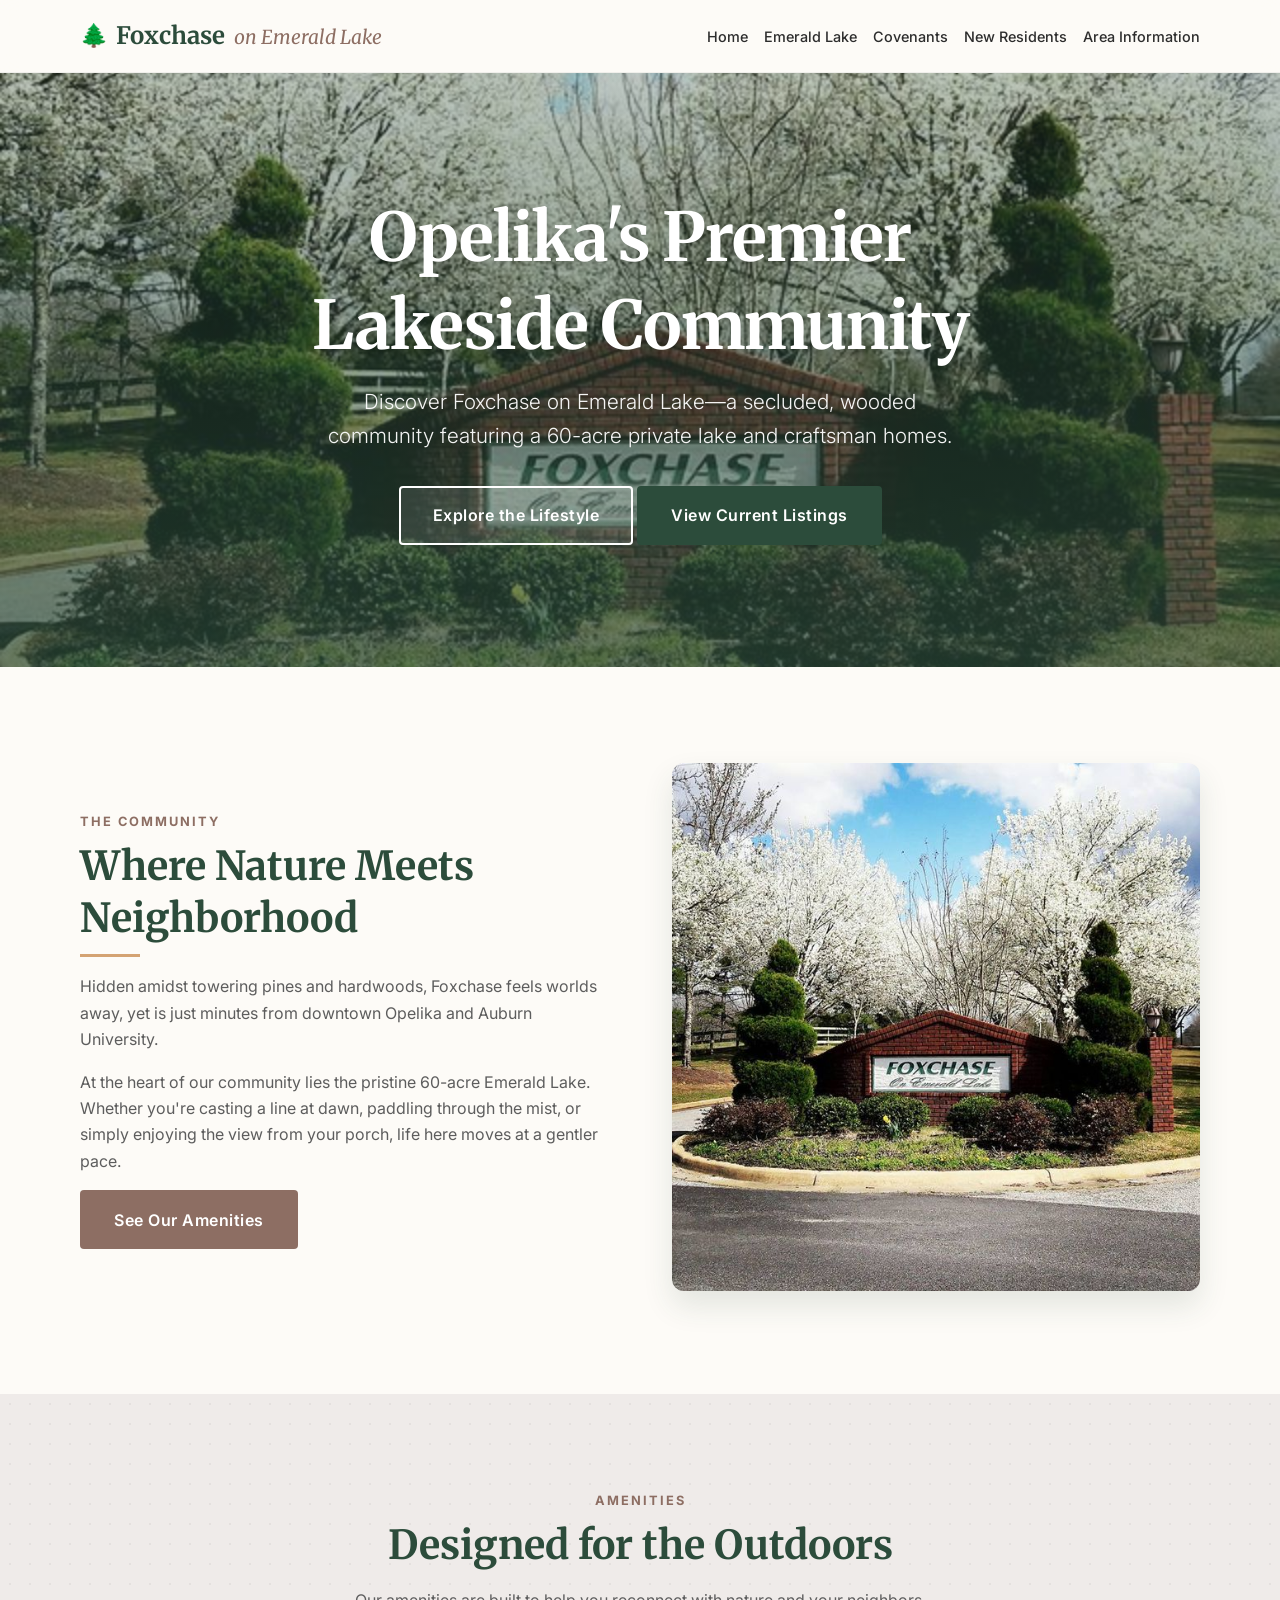
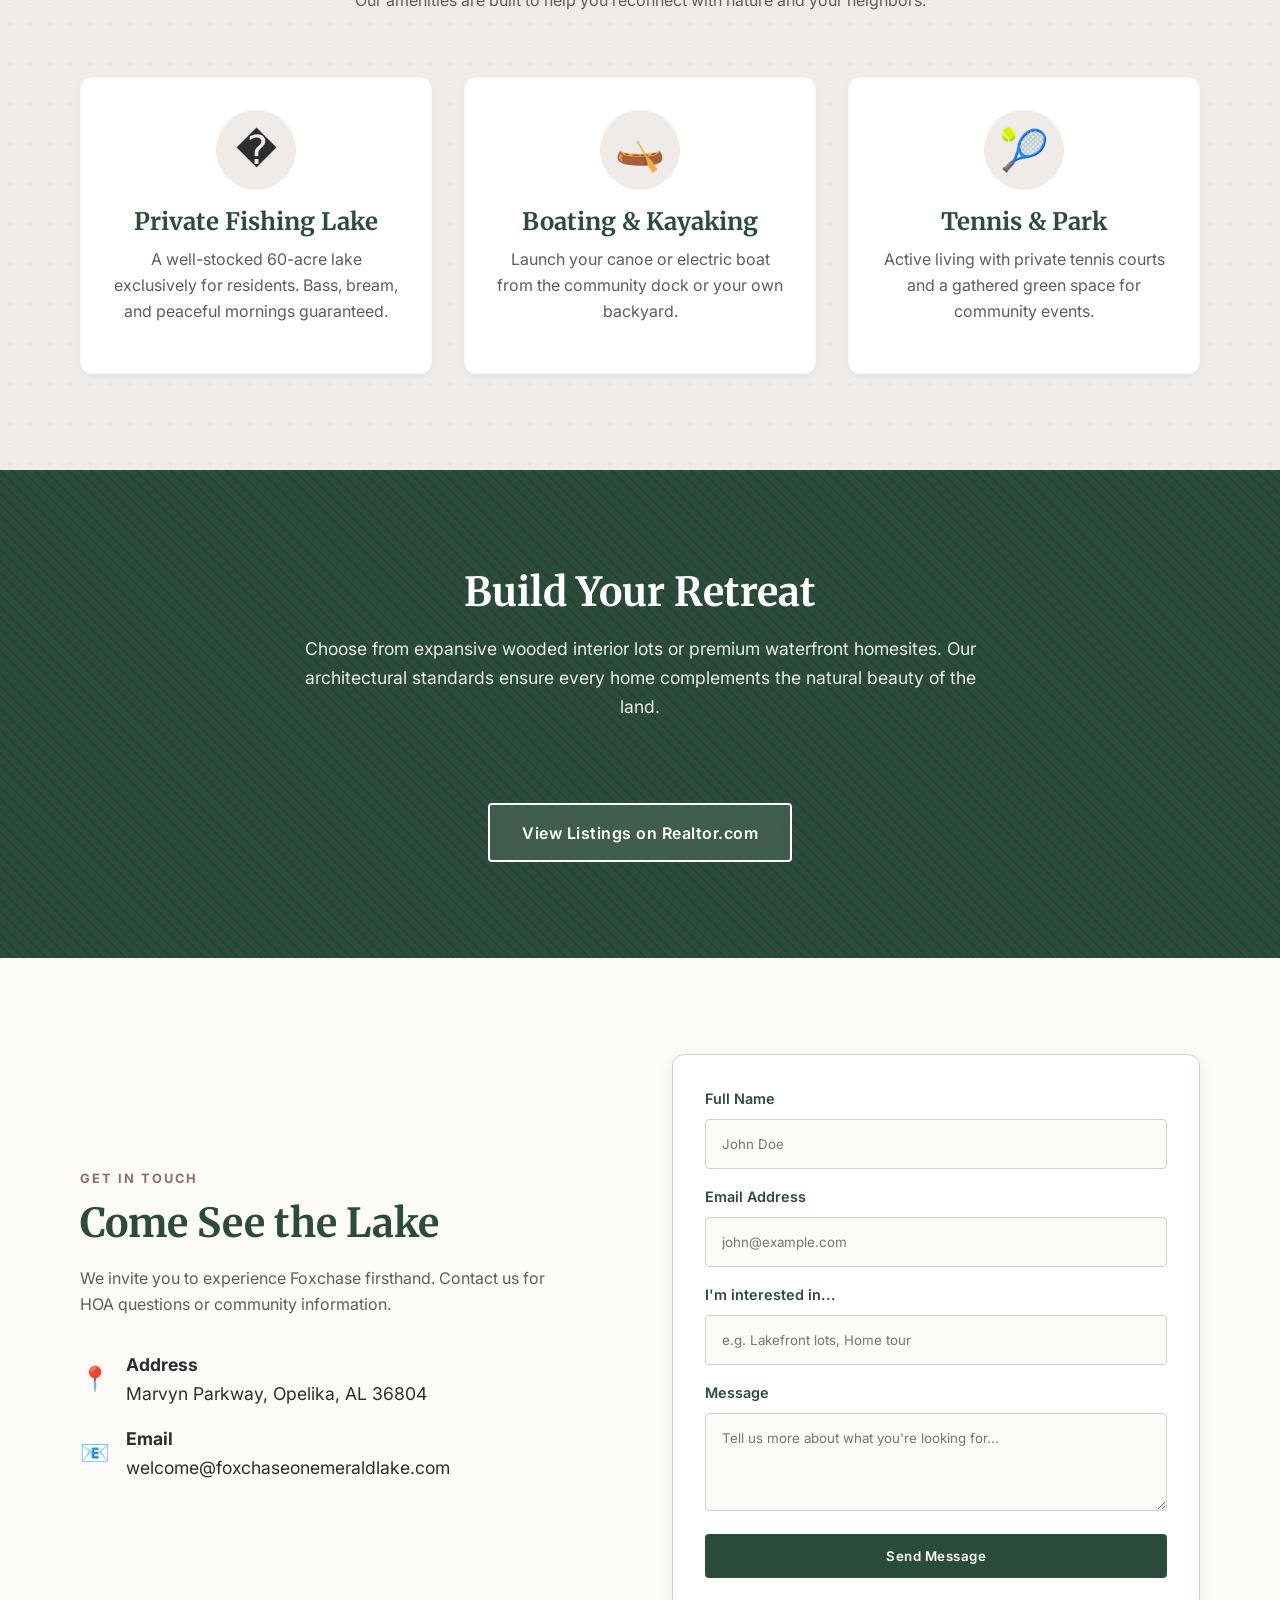
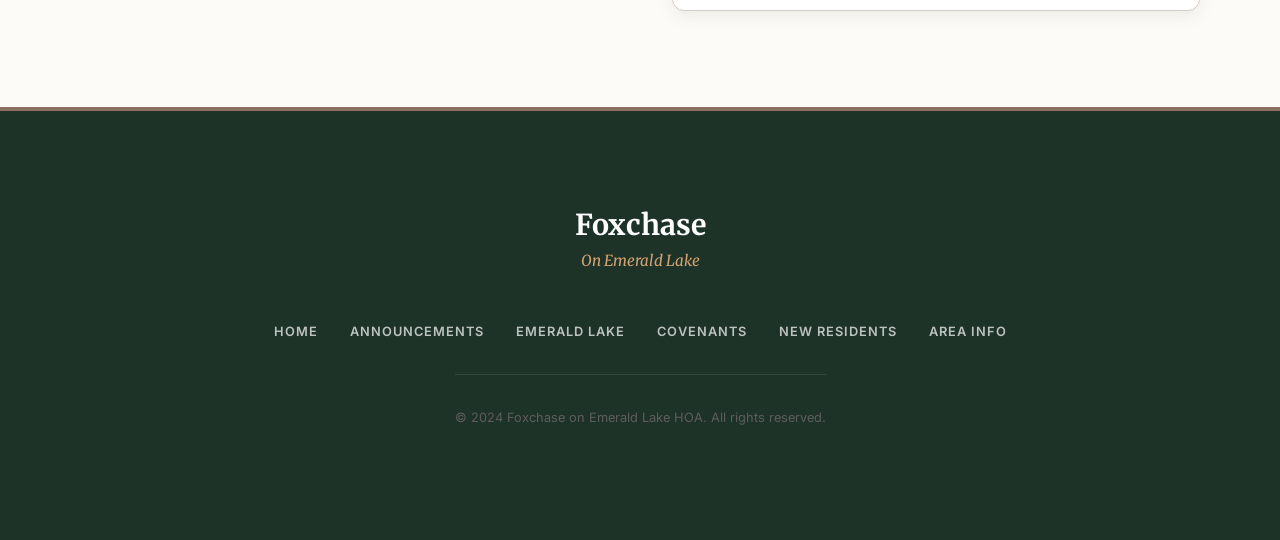
==== index.html @ 747a5651 "Add files via upload" ====
<!DOCTYPE html>
<html lang="en">

<head>
    <meta charset="UTF-8">
    <meta name="viewport" content="width=device-width, initial-scale=1.0">
    <title>Foxchase on Emerald Lake | Rustic Lakeside Living in Opelika</title>
    <meta name="description"
        content="Discover Foxchase on Emerald Lake—a secluded, wooded community in Opelika, AL featuring a 60-acre private lake and craftsman homes.">
    <link rel="stylesheet" href="styles.css">
    <link rel="preconnect" href="https://fonts.googleapis.com">
    <link rel="preconnect" href="https://fonts.gstatic.com" crossorigin>
    <!-- Changed to Merriweather for a more "woodsy" serif and Inter for modern readability -->
    <link
        href="https://fonts.googleapis.com/css2?family=Merriweather:ital,wght@0,300;0,400;0,700;0,900;1,300&family=Inter:wght@300;400;500;600&display=swap"
        rel="stylesheet">
    <script src="script.js" defer></script>
</head>

<body>
    <header class="site-header">
        <div class="container header-container">
            <a href="#" class="logo">
                <span class="logo-icon">🌲</span>
                <div>
                    Foxchase
                    <span class="accent">on Emerald Lake</span>
                </div>
            </a>
            <nav class="main-nav">
                <button class="mobile-menu-toggle" aria-label="Toggle navigation">
                    <span class="bar"></span>
                    <span class="bar"></span>
                    <span class="bar"></span>
                </button>
                <ul class="nav-links">
                    <li><a href="index.html" class="active">Home</a></li>
                    <li><a href="emerald-lake.html">Emerald Lake</a></li>
                    <li><a href="covenants.html">Covenants</a></li>
                    <li><a href="new-residents.html">New Residents</a></li>
                    <li><a href="area-info.html">Area Information</a></li>
                    <!-- <li><a href="https://neighborhoodnet.netlify.app/" class="btn btn-primary"
                            id="resident-portal-link">Resident Portal</a></li> -->
                </ul>
            </nav>
        </div>
    </header>

    <main>
        <section id="home" class="hero-section">
            <div class="hero-bg">
                <!-- Unsplash Placeholder: Forest/Lake view -->
                <img src="images/frontentrance3.jpg" alt="Foxchase Front Entrance" loading="eager">
            </div>
            <div class="hero-overlay"></div>
            <div class="container hero-content">
                <h1 class="fade-in-up">Opelika's Premier Lakeside Community</h1>
                <p class="fade-in-up delay-1">Discover Foxchase on Emerald Lake—a secluded, wooded community featuring a
                    60-acre private lake and craftsman homes.</p>
                <div class="hero-actions fade-in-up delay-2">
                    <a href="#about" class="btn btn-outline">Explore the Lifestyle</a>
                    <a href="https://www.realtor.com/realestateandhomes-search/Opelika_AL/keyword-Foxchase"
                        target="_blank" rel="noopener noreferrer" class="btn btn-primary">View Current Listings</a>
                </div>
            </div>
        </section>

        <section id="about" class="section about-section">
            <div class="container grid-2-col">
                <div class="content-block">
                    <span class="overline">The Community</span>
                    <h2>Where Nature Meets Neighborhood</h2>
                    <p>Hidden amidst towering pines and hardwoods, Foxchase feels worlds away, yet is just minutes from
                        downtown Opelika and Auburn University.</p>
                    <p>At the heart of our community lies the pristine 60-acre Emerald Lake. Whether you're casting a
                        line at dawn, paddling through the mist, or simply enjoying the view from your porch, life here
                        moves at a gentler pace.</p>
                    <a href="#amenities" class="btn btn-secondary">See Our Amenities</a>
                </div>
                <div class="image-block">
                    <!-- Unsplash Placeholder: Wooded Path/Cabin vibe -->
                    <img src="images/frontentrance3.jpg" alt="Foxchase Front Entrance">
                </div>
            </div>
        </section>

        <section id="amenities" class="section amenities-section">
            <div class="container">
                <div class="section-header text-center">
                    <span class="overline">Amenities</span>
                    <h2>Designed for the Outdoors</h2>
                    <p>Our amenities are built to help you reconnect with nature and your neighbors.</p>
                </div>

                <div class="amenities-grid">
                    <div class="amenity-card">
                        <div class="icon-box">�</div>
                        <h3>Private Fishing Lake</h3>
                        <p>A well-stocked 60-acre lake exclusively for residents. Bass, bream, and peaceful mornings
                            guaranteed.</p>
                    </div>
                    <div class="amenity-card">
                        <div class="icon-box">🛶</div>
                        <h3>Boating & Kayaking</h3>
                        <p>Launch your canoe or electric boat from the community dock or your own backyard.</p>
                    </div>

                    <div class="amenity-card">
                        <div class="icon-box">🎾</div>
                        <h3>Tennis & Park</h3>
                        <p>Active living with private tennis courts and a gathered green space for community events.</p>
                    </div>
                </div>
            </div>
        </section>

        <section id="homes" class="section highlight-section">
            <div class="container">
                <div class="highlight-content text-center">
                    <h2>Build Your Retreat</h2>
                    <p>Choose from expansive wooded interior lots or premium waterfront homesites. Our architectural
                        standards ensure every home complements the natural beauty of the land.</p>

                    <br>
                    <a href="https://www.realtor.com/realestateandhomes-search/Opelika_AL/keyword-Foxchase"
                        target="_blank" rel="noopener noreferrer" class="btn btn-outline margin-top-md">View Listings on
                        Realtor.com</a>
                </div>
            </div>
        </section>

        <section id="contact" class="section contact-section">
            <div class="container grid-2-col">
                <div class="contact-info">
                    <span class="overline">Get in Touch</span>
                    <h2>Come See the Lake</h2>
                    <p>We invite you to experience Foxchase firsthand. Contact us for HOA questions or community
                        information.</p>

                    <ul class="contact-list">
                        <li>
                            <span class="contact-icon">📍</span>
                            <div>
                                <strong>Address</strong><br>
                                Marvyn Parkway, Opelika, AL 36804
                            </div>
                        </li>
                        <li>
                            <span class="contact-icon">📧</span>
                            <div>
                                <strong>Email</strong><br>
                                welcome@foxchaseonemeraldlake.com
                            </div>
                        </li>
                    </ul>
                </div>
                <form class="contact-form">
                    <div class="form-group">
                        <label for="name">Full Name</label>
                        <input type="text" id="name" placeholder="John Doe" required>
                    </div>
                    <div class="form-group">
                        <label for="email">Email Address</label>
                        <input type="email" id="email" placeholder="john@example.com" required>
                    </div>
                    <div class="form-group">
                        <label for="interest">I'm interested in...</label>
                        <input type="text" id="interest" placeholder="e.g. Lakefront lots, Home tour">
                    </div>
                    <div class="form-group">
                        <label for="message">Message</label>
                        <textarea id="message" rows="4" placeholder="Tell us more about what you're looking for..."
                            required></textarea>
                    </div>
                    <button type="submit" class="btn btn-primary full-width">Send Message</button>
                </form>
            </div>
        </section>
    </main>

    <footer class="site-footer">
        <div class="container">
            <div class="footer-content">
                <div class="footer-brand">
                    <h3>Foxchase</h3>
                    <p>On Emerald Lake</p>
                </div>
                <div class="footer-links">
                    <a href="index.html">Home</a>
                    <a href="announcements.html">Announcements</a>
                    <a href="emerald-lake.html">Emerald Lake</a>
                    <a href="covenants.html">Covenants</a>
                    <a href="new-residents.html">New Residents</a>
                    <a href="area-info.html">Area Info</a>
                    <!-- <a href="https://neighborhoodnet.netlify.app/">Resident Portal</a> -->
                </div>
                <div class="copyright">
                    <p>&copy; 2024 Foxchase on Emerald Lake HOA. All rights reserved.</p>
                </div>
            </div>
        </div>
    </footer>
</body>

</html>
---- styles.css ----
:root {
  /* Woodsy / Nature Theme Palette */
  --color-primary: #2c4c3b;
  /* Deep Pine Green */
  --color-primary-light: #4a7c64;
  /* Lighter fern green */
  --color-secondary: #8d6e63;
  /* Warm Earthy Brown */
  --color-secondary-hover: #6d4c41;
  /* Darker wood tone */
  --color-accent: #d4a373;
  /* Soft Gold/Wood tone */

  --color-text-main: #2d2d2d;
  /* Soft charcoal */
  --color-text-muted: #5d5d5d;
  --color-text-light: #fefefe;

  --color-background: #fdfbf7;
  /* Off-white/Eggshell */
  --color-surface: #efebe9;
  /* Light grayish brown/taupe */
  --color-surface-dim: #e4e0de;
  --color-border: #d7ccc8;

  /* Typography */
  --font-family-heading: 'Merriweather', serif;
  /* More rustic/editorial */
  --font-family-body: 'Inter', sans-serif;

  /* Spacing (Mobile Base) */
  --spacing-xs: 0.5rem;
  --spacing-sm: 1rem;
  --spacing-md: 1.5rem;
  --spacing-lg: 3rem;
  --spacing-xl: 4rem;

  /* Components */
  --border-radius-sm: 4px;
  --border-radius-md: 12px;
  --border-radius-lg: 24px;
  --shadow-sm: 0 2px 4px rgba(44, 76, 59, 0.05);
  /* Tinted shadow */
  --shadow-md: 0 6px 16px rgba(44, 76, 59, 0.08);
  --shadow-lg: 0 15px 30px rgba(44, 76, 59, 0.12);
  --transition-speed: 0.3s;
}

/* Global Reset */
* {
  margin: 0;
  padding: 0;
  box-sizing: border-box;
}

html {
  scroll-behavior: smooth;
  font-size: 16px;
}

body {
  font-family: var(--font-family-body);
  color: var(--color-text-main);
  background-color: var(--color-background);
  line-height: 1.65;
  overflow-x: hidden;
}

/* Typography */
h1,
h2,
h3,
h4,
h5,
h6 {
  font-family: var(--font-family-heading);
  color: var(--color-primary);
  font-weight: 700;
  line-height: 1.3;
}

h1 {
  font-size: 3.2rem;
  margin-bottom: var(--spacing-sm);
}

h2 {
  font-size: 2.5rem;
  margin-bottom: var(--spacing-sm);
  position: relative;
  display: inline-block;
}

h3 {
  font-size: 1.5rem;
  margin-bottom: var(--spacing-xs);
}

p {
  margin-bottom: var(--spacing-sm);
  color: var(--color-text-muted);
}

a {
  text-decoration: none;
  color: var(--color-primary);
  transition: color var(--transition-speed);
  font-weight: 600;
}

a:hover {
  color: var(--color-secondary);
}

.overline {
  display: block;
  text-transform: uppercase;
  font-size: 0.8rem;
  letter-spacing: 2px;
  color: var(--color-secondary);
  font-weight: 700;
  margin-bottom: var(--spacing-xs);
}

/* Layout Utilities */
.container {
  width: 90%;
  max-width: 1400px;
  margin: 0 auto;
  padding: 0 var(--spacing-sm);
}

.section {
  padding: var(--spacing-xl) 0;
}

.grid-2-col {
  display: grid;
  grid-template-columns: 1fr;
  gap: var(--spacing-lg);
}

@media (min-width: 768px) {
  .grid-2-col {
    grid-template-columns: 1fr 1fr;
    align-items: center;
  }
}

.text-center {
  text-align: center;
}

/* Buttons */
.btn {
  display: inline-block;
  padding: 0.9em 2em;
  font-family: var(--font-family-body);
  font-weight: 600;
  border-radius: var(--border-radius-sm);
  cursor: pointer;
  border: 2px solid transparent;
  transition: all var(--transition-speed);
  letter-spacing: 0.5px;
}

.btn-primary {
  background-color: var(--color-primary);
  color: white;
  border-color: var(--color-primary);
}

.btn-primary:hover {
  background-color: var(--color-primary-light);
  border-color: var(--color-primary-light);
  transform: translateY(-2px);
  box-shadow: var(--shadow-md);
}

.btn-secondary {
  background-color: var(--color-secondary);
  color: white;
}

.btn-secondary:hover {
  background-color: var(--color-secondary-hover);
}

.btn-outline {
  border-color: white;
  color: white;
  background: rgba(255, 255, 255, 0.1);
  -webkit-backdrop-filter: blur(4px);
  backdrop-filter: blur(4px);
}

.btn-outline:hover {
  background: white;
  color: var(--color-primary);
}

.btn-light {
  background: white;
  color: var(--color-primary);
}

.btn-light:hover {
  background: var(--color-surface);
}

.full-width {
  width: 100%;
}

/* Utilities */
.margin-top-md {
  margin-top: 1.5rem;
}

.highlight-image-container {
  margin-top: 2rem;
}

.highlight-image {
  max-width: 100%;
  border-radius: var(--border-radius-md);
  box-shadow: var(--shadow-xl);
  max-height: 500px;
  object-fit: cover;
}

.contact-icon {
  font-size: 1.5rem;
}

/* Header */
.site-header {
  position: sticky;
  top: 0;
  z-index: 1000;
  background: rgba(253, 251, 247, 0.9);
  /* Matches bg color */
  -webkit-backdrop-filter: blur(12px);
  backdrop-filter: blur(12px);
  border-bottom: 1px solid rgba(0, 0, 0, 0.05);
  padding: var(--spacing-sm) 0;
}

.header-container {
  display: flex;
  justify-content: space-between;
  align-items: center;
}

.logo {
  font-family: var(--font-family-heading);
  font-size: 1.5rem;
  font-weight: 700;
  color: var(--color-primary);
  display: flex;
  align-items: center;
  gap: 0.5rem;
  white-space: nowrap;
}

.logo-icon {
  font-size: 1.4rem;
}

.logo .accent {
  font-weight: 400;
  font-style: italic;
  font-size: 0.8em;
  color: var(--color-secondary);
  margin-left: 0.2rem;
}

.main-nav ul {
  list-style: none;
  display: none;
  /* Hidden on mobile by default */
}

@media (min-width: 1200px) {
  .main-nav ul {
    display: flex;
    gap: 1rem;
    align-items: center;
  }
}

.nav-links a {
  font-weight: 500;
  color: var(--color-text-main);
  position: relative;
  font-size: 0.9rem;
}

.nav-links a:not(.btn):hover {
  color: var(--color-primary);
}

.nav-links .btn-primary {
  color: white;
}

/* Hero Section */
.hero-section {
  position: relative;
  height: 66vh;
  min-height: 500px;
  display: flex;
  align-items: center;
  justify-content: center;
  text-align: center;
  color: white;
  overflow: hidden;
  border-bottom-left-radius: 0;
  border-bottom-right-radius: 0;
}

.hero-bg {
  position: absolute;
  top: 0;
  left: 0;
  width: 100%;
  height: 100%;
  z-index: -2;
}

.hero-bg img {
  width: 100%;
  height: 100%;
  object-fit: cover;
  object-position: center;
  /* Ensures focus on the main part */
}

/* Overlay gradient for better text readability */
.hero-overlay {
  position: absolute;
  top: 0;
  left: 0;
  width: 100%;
  height: 100%;
  background: linear-gradient(to bottom, rgba(44, 76, 59, 0.3), rgba(44, 76, 59, 0.7));
  z-index: -1;
}

.hero-content {
  max-width: 800px;
}

.hero-content h1 {
  color: white;
  font-size: 4rem;
  margin-bottom: var(--spacing-sm);
  text-shadow: 0 4px 8px rgba(0, 0, 0, 0.2);
  letter-spacing: -1px;
}

.hero-content p {
  color: rgba(255, 255, 255, 0.95);
  font-size: 1.3rem;
  max-width: 650px;
  margin: 0 auto var(--spacing-md);
  font-weight: 300;
}

@media (max-width: 768px) {
  .hero-content h1 {
    font-size: 2.8rem;
  }
}

/* About Section */
.about-section {
  position: relative;
}

.about-section h2::after {
  content: "";
  display: block;
  width: 60px;
  height: 3px;
  background-color: var(--color-accent);
  margin-top: 10px;
}

.image-block {
  position: relative;
}

.image-block img {
  width: 100%;
  border-radius: var(--border-radius-md);
  box-shadow: var(--shadow-lg);
  transition: transform var(--transition-speed);
}

.image-block img:hover {
  transform: scale(1.02);
}

/* Amenities Section */
.amenities-section {
  background-color: var(--color-surface);
  /* Optional texture pattern */
  background-image: radial-gradient(var(--color-surface-dim) 1px, transparent 1px);
  background-size: 20px 20px;
}

.amenities-grid {
  display: grid;
  grid-template-columns: repeat(auto-fit, minmax(260px, 1fr));
  gap: var(--spacing-md);
  margin-top: var(--spacing-lg);
}

.amenity-card {
  background: white;
  padding: var(--spacing-md);
  border-radius: var(--border-radius-md);
  box-shadow: var(--shadow-sm);
  text-align: center;
  transition: all var(--transition-speed);
  border: 1px solid rgba(0, 0, 0, 0.03);
}

.amenity-card:hover {
  transform: translateY(-8px);
  box-shadow: var(--shadow-xl);
  border-color: var(--color-primary-light);
}

.amenity-card .icon-box {
  background: var(--color-surface);
  width: 80px;
  height: 80px;
  line-height: 80px;
  border-radius: 50%;
  margin: 0 auto var(--spacing-sm);
  font-size: 2.5rem;
}

/* Highlight/Homes Section */
.highlight-section {
  position: relative;
  background-color: var(--color-primary);
  color: white;
  padding: var(--spacing-xl) 0;
  overflow: hidden;
}

/* Wood texture feel via gradient */
.highlight-section::before {
  content: "";
  position: absolute;
  top: 0;
  left: 0;
  right: 0;
  bottom: 0;
  opacity: 0.1;
  background: repeating-linear-gradient(45deg,
      #000,
      #000 2px,
      transparent 2px,
      transparent 8px);
  z-index: 1;
}

.highlight-content {
  position: relative;
  z-index: 2;
}

.highlight-content h2 {
  color: white;
}

.highlight-content p {
  color: rgba(255, 255, 255, 0.9);
  max-width: 700px;
  margin: 0 auto var(--spacing-md);
  font-size: 1.1rem;
}

/* Contact Section */
.contact-section {
  background-color: var(--color-background);
}

.contact-info {
  padding-right: var(--spacing-md);
}

.contact-list {
  list-style: none;
  margin-top: var(--spacing-md);
}

.contact-list li {
  margin-bottom: var(--spacing-sm);
  display: flex;
  align-items: center;
  gap: var(--spacing-sm);
  font-size: 1.1rem;
}

.contact-form {
  background: white;
  padding: var(--spacing-md);
  border-radius: var(--border-radius-md);
  box-shadow: var(--shadow-md);
  border: 1px solid var(--color-border);
}

.form-group {
  margin-bottom: var(--spacing-sm);
}

.form-group label {
  display: block;
  margin-bottom: 0.5rem;
  font-weight: 600;
  font-size: 0.9rem;
  color: var(--color-primary);
}

.form-group input,
.form-group textarea {
  width: 100%;
  padding: 1rem;
  border: 1px solid var(--color-border);
  border-radius: var(--border-radius-sm);
  font-family: var(--font-family-body);
  background-color: var(--color-background);
  transition: border-color 0.2s;
}

.form-group input:focus,
.form-group textarea:focus {
  outline: none;
  border-color: var(--color-primary);
  background-color: white;
}

/* Footer */
.site-footer {
  background-color: #1e3328;
  /* Darker pine */
  color: white;
  padding: var(--spacing-xl) 0 var(--spacing-md);
  font-size: 0.95rem;
  border-top: 4px solid var(--color-secondary);
}

.footer-content {
  display: flex;
  flex-direction: column;
  align-items: center;
  gap: var(--spacing-md);
  text-align: center;
  margin-bottom: var(--spacing-lg);
}

.footer-brand h3 {
  color: white;
  margin-bottom: 0.2rem;
  font-size: 1.8rem;
}

.footer-brand p {
  color: var(--color-accent);
  font-style: italic;
  font-family: var(--font-family-heading);
}

.footer-links {
  display: flex;
  gap: var(--spacing-md);
  flex-wrap: wrap;
  justify-content: center;
}

.footer-links a {
  color: rgba(255, 255, 255, 0.7);
  text-transform: uppercase;
  font-size: 0.8rem;
  letter-spacing: 1px;
}

.footer-links a:hover {
  color: var(--color-accent);
}

.copyright {
  text-align: center;
  padding-top: var(--spacing-md);
  border-top: 1px solid rgba(255, 255, 255, 0.1);
  color: rgba(255, 255, 255, 0.4);
  font-size: 0.8rem;
}

/* Animations */
.fade-in-up {
  opacity: 0;
  animation: fadeInUp 1s ease-out forwards;
}

.fade-in-section {
  opacity: 0;
  transform: translateY(20px);
  transition: opacity 0.8s ease-out, transform 0.8s ease-out;
  will-change: opacity, visibility;
}

.fade-in-section.visible {
  opacity: 1;
  transform: none;
}

.delay-1 {
  animation-delay: 0.2s;
}

.delay-2 {
  animation-delay: 0.4s;
}

@keyframes fadeInUp {
  from {
    opacity: 0;
    transform: translateY(30px);
  }

  to {
    opacity: 1;
    transform: translateY(0);
  }
}

/* Mobile Menu */
.mobile-menu-toggle {
  display: none;
  background: none;
  border: none;
  cursor: pointer;
  z-index: 1001;
}

.bar {
  display: block;
  width: 25px;
  height: 3px;
  margin: 5px auto;
  transition: all 0.3s ease-in-out;
  background-color: var(--color-primary);
}

@media (max-width: 1200px) {
  .mobile-menu-toggle {
    display: block;
  }

  .nav-links {
    position: fixed;
    left: -100%;
    top: 70px;
    gap: 0;
    flex-direction: column;
    background-color: var(--color-background);
    width: 100%;
    text-align: center;
    transition: 0.3s;
    box-shadow: 0 10px 27px rgba(0, 0, 0, 0.05);
    padding-bottom: 2rem;
  }

  .nav-links.active {
    left: 0;
    display: flex;
  }

  .nav-links li {
    margin: 1.5rem 0;
  }
}

/* =========================================
   RESPONSIVE BREAKPOINTS
   ========================================= */

/* Tablet (Portrait) & Large Phones */
@media (min-width: 768px) {
  :root {
    --spacing-md: 2rem;
    --spacing-lg: 4rem;
    --spacing-xl: 5rem;
  }

  h1 {
    font-size: 3.5rem;
  }

  .hero-content h1 {
    font-size: 4.2rem;
  }
}

/* Laptop / Small Desktop */
@media (min-width: 1024px) {
  :root {
    --spacing-xl: 6rem;
  }
}

/* Large Desktop */
@media (min-width: 1440px) {
  .container {
    max-width: 1500px;
  }
}
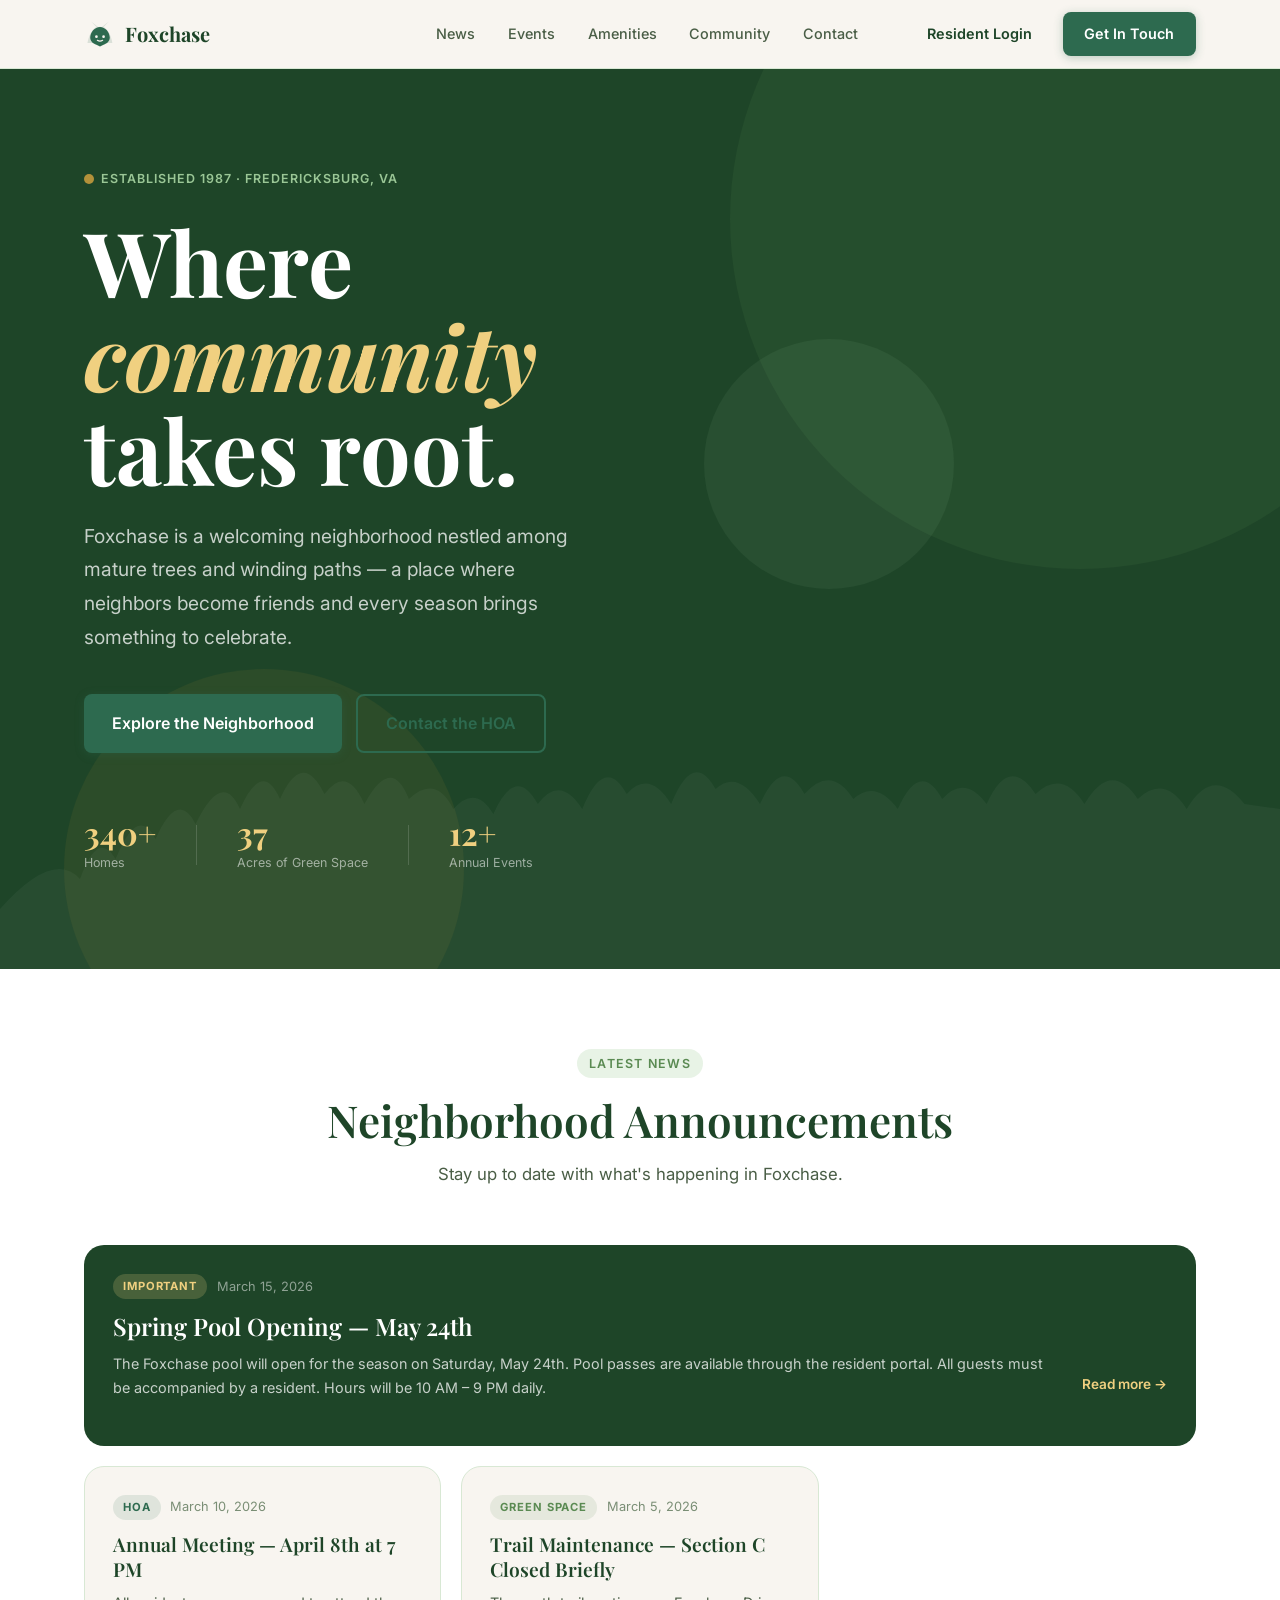
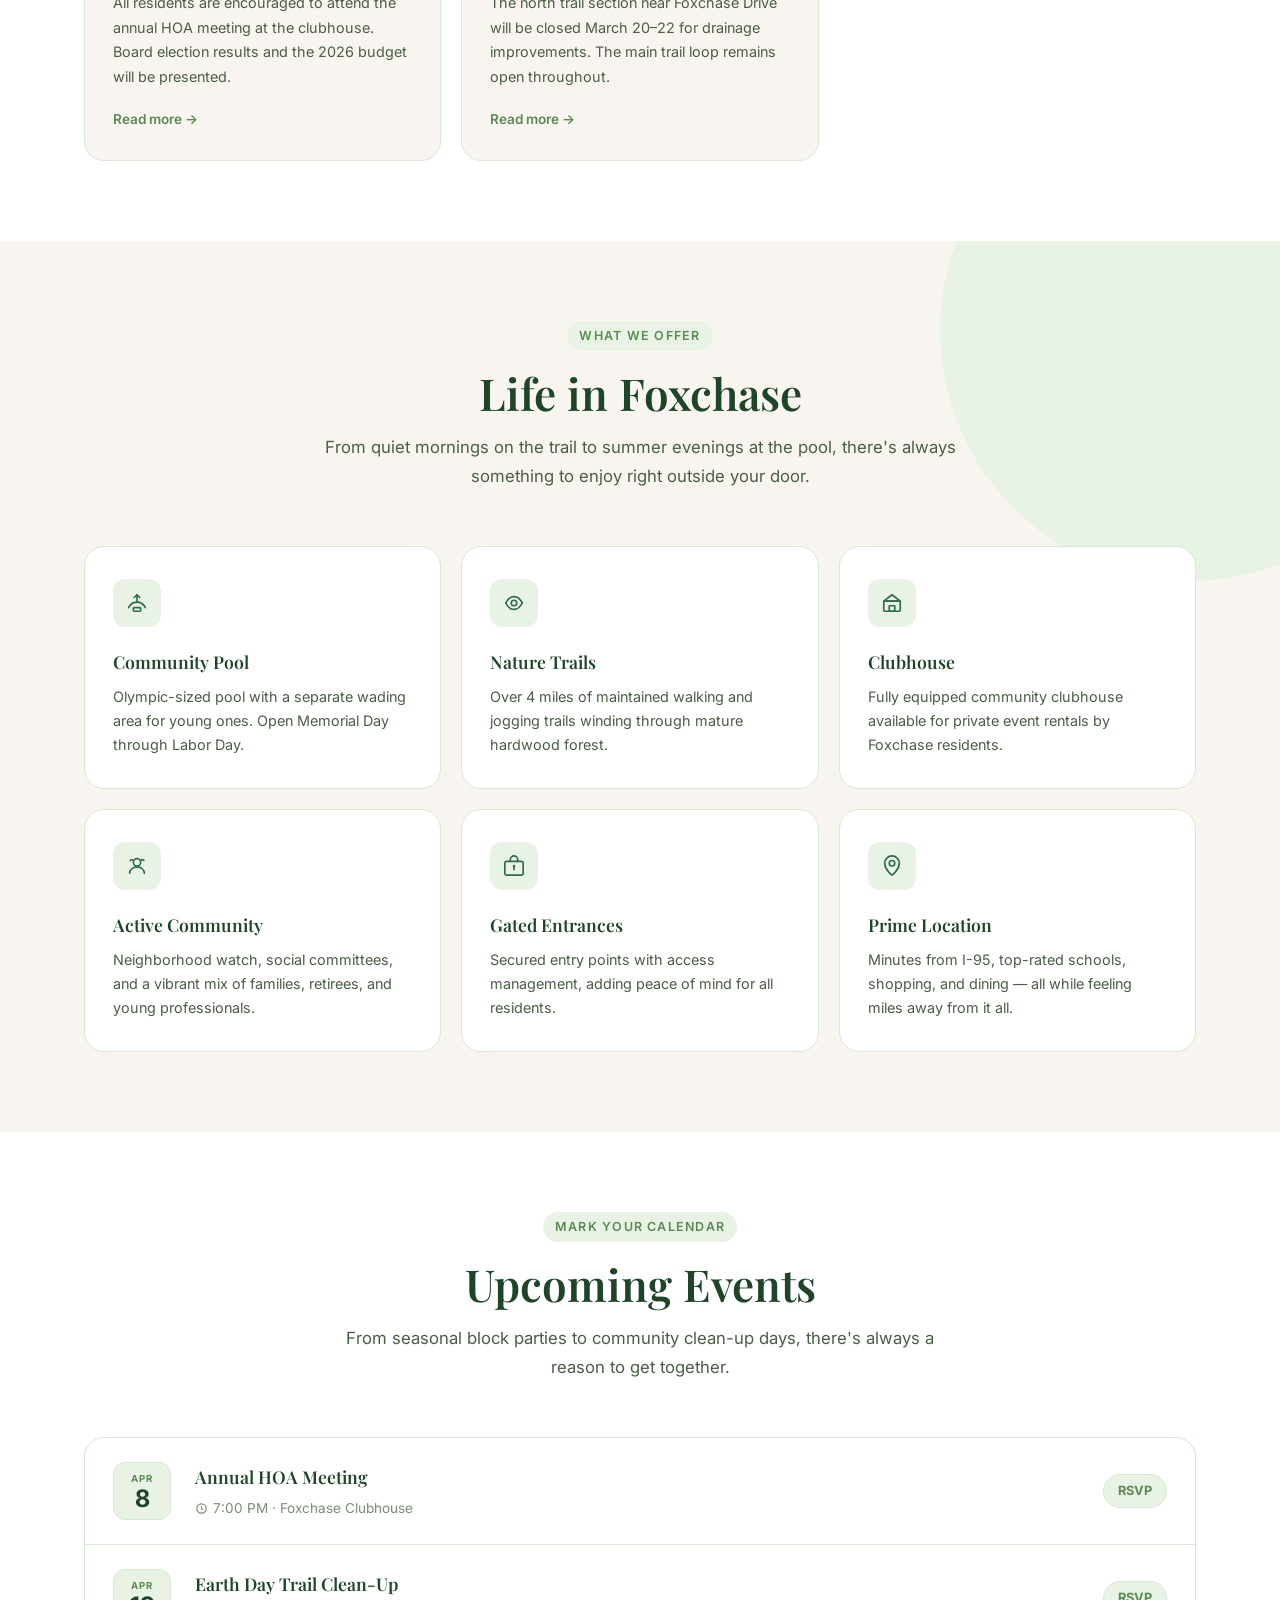
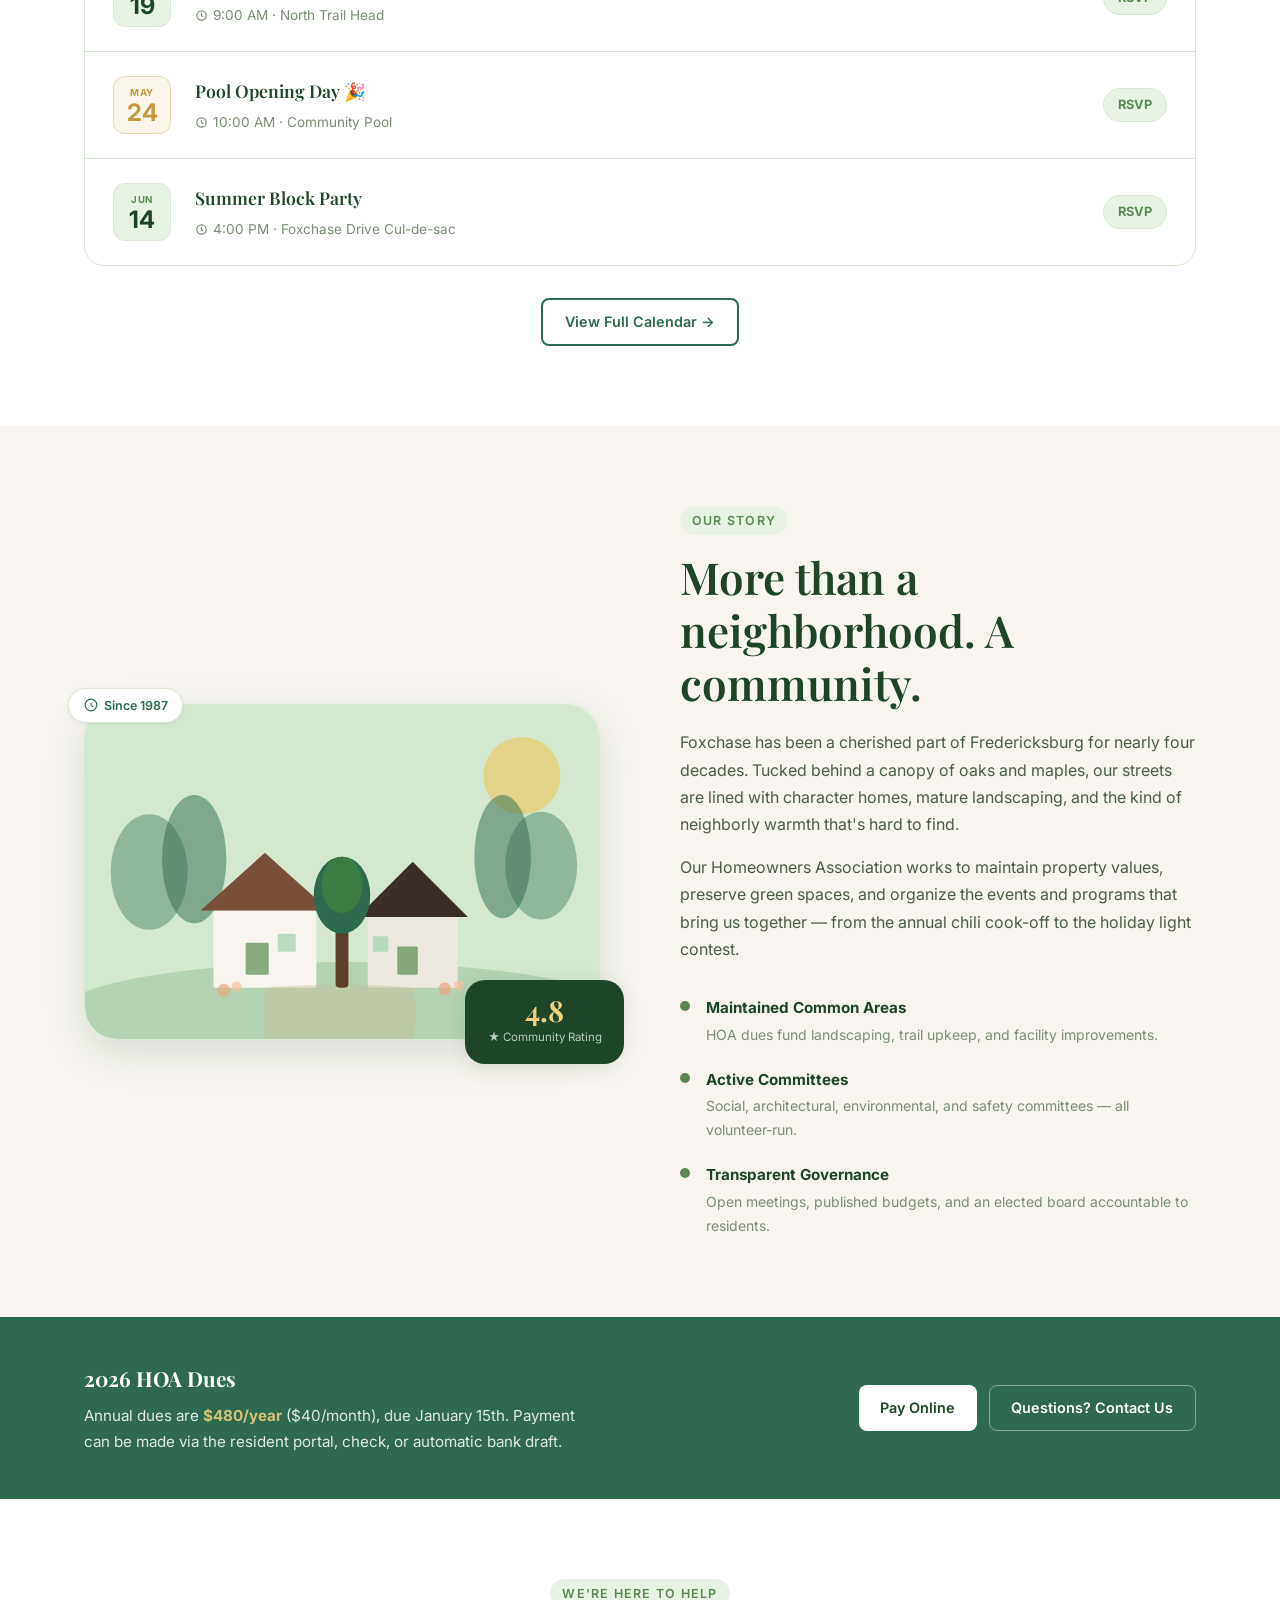
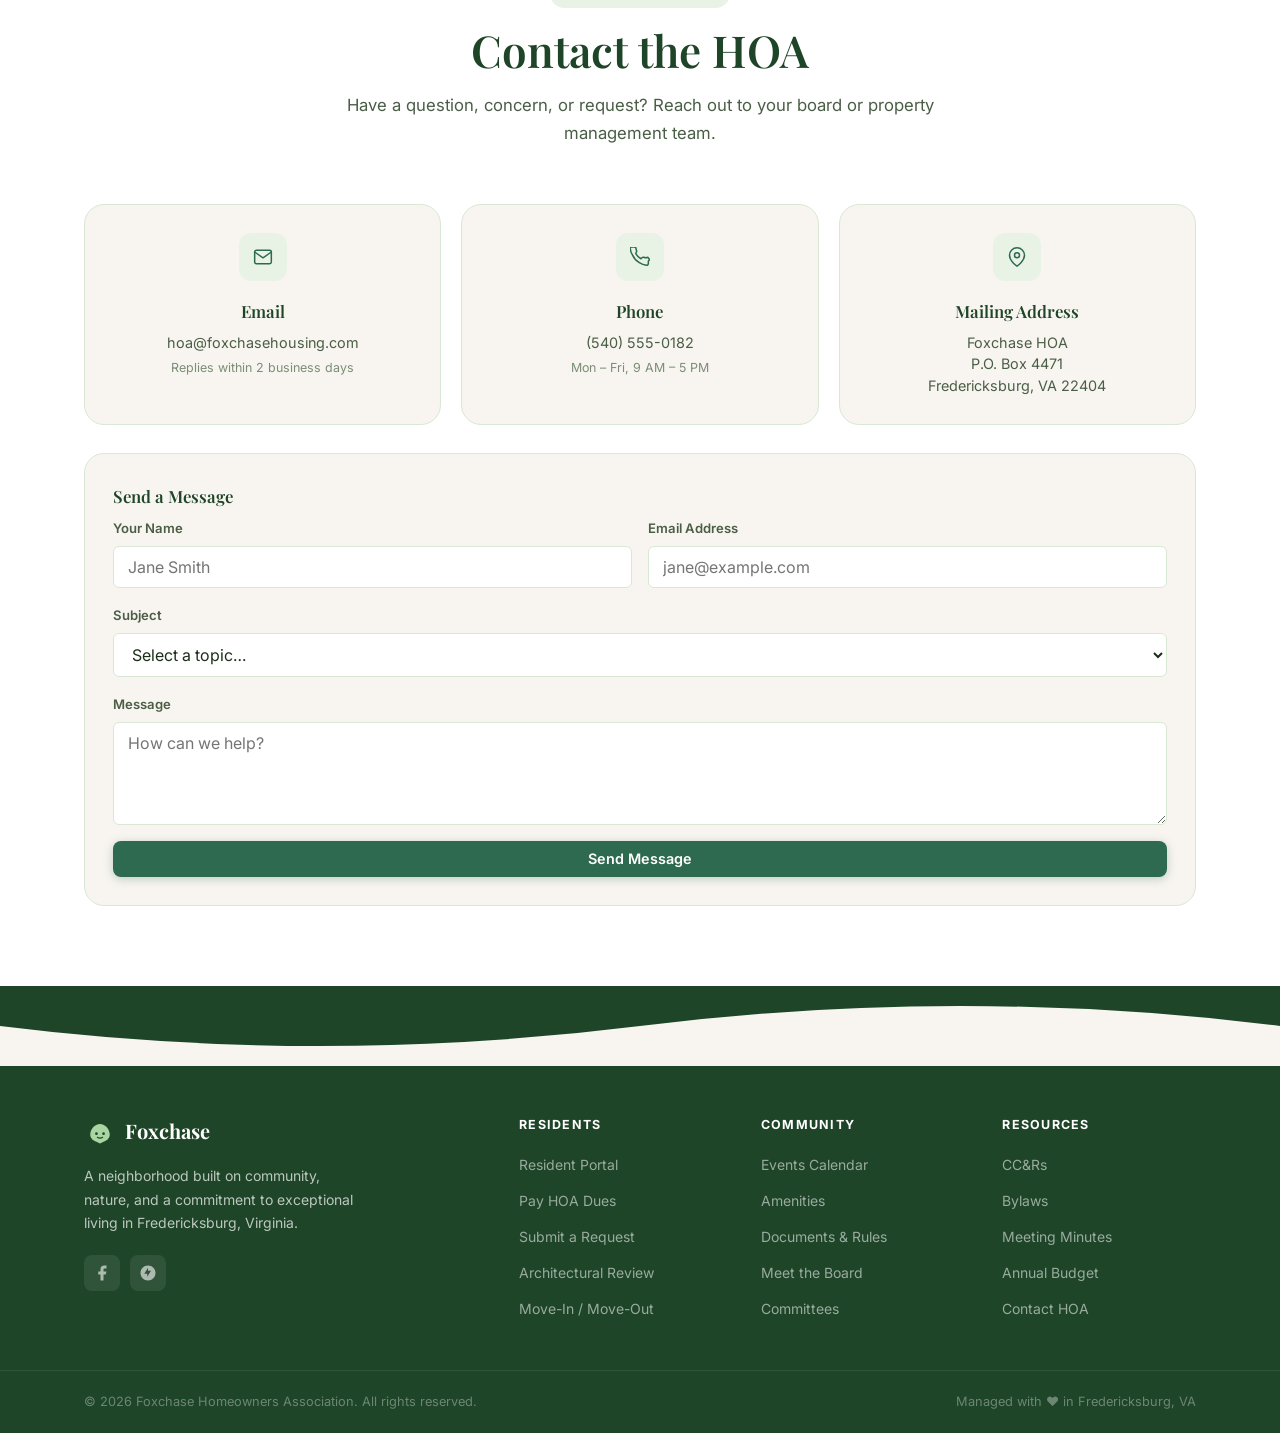
==== commit 490fd970: "Add modern Foxchase neighborhood landing page Full redesign with professional, nature-forward aesthe" ====
--- a/index.html
+++ b/index.html
@@ -1,205 +1,497 @@
-<!DOCTYPE html>
-<html lang="en">
-
-<head>
-    <meta charset="UTF-8">
-    <meta name="viewport" content="width=device-width, initial-scale=1.0">
-    <title>Foxchase on Emerald Lake | Rustic Lakeside Living in Opelika</title>
-    <meta name="description"
-        content="Discover Foxchase on Emerald Lake—a secluded, wooded community in Opelika, AL featuring a 60-acre private lake and craftsman homes.">
-    <link rel="stylesheet" href="styles.css">
-    <link rel="preconnect" href="https://fonts.googleapis.com">
-    <link rel="preconnect" href="https://fonts.gstatic.com" crossorigin>
-    <!-- Changed to Merriweather for a more "woodsy" serif and Inter for modern readability -->
-    <link
-        href="https://fonts.googleapis.com/css2?family=Merriweather:ital,wght@0,300;0,400;0,700;0,900;1,300&family=Inter:wght@300;400;500;600&display=swap"
-        rel="stylesheet">
-    <script src="script.js" defer></script>
-</head>
-
-<body>
-    <header class="site-header">
-        <div class="container header-container">
-            <a href="#" class="logo">
-                <span class="logo-icon">🌲</span>
-                <div>
-                    Foxchase
-                    <span class="accent">on Emerald Lake</span>
-                </div>
-            </a>
-            <nav class="main-nav">
-                <button class="mobile-menu-toggle" aria-label="Toggle navigation">
-                    <span class="bar"></span>
-                    <span class="bar"></span>
-                    <span class="bar"></span>
-                </button>
-                <ul class="nav-links">
-                    <li><a href="index.html" class="active">Home</a></li>
-                    <li><a href="emerald-lake.html">Emerald Lake</a></li>
-                    <li><a href="covenants.html">Covenants</a></li>
-                    <li><a href="new-residents.html">New Residents</a></li>
-                    <li><a href="area-info.html">Area Information</a></li>
-                    <!-- <li><a href="https://neighborhoodnet.netlify.app/" class="btn btn-primary"
-                            id="resident-portal-link">Resident Portal</a></li> -->
-                </ul>
-            </nav>
-        </div>
-    </header>
-
-    <main>
-        <section id="home" class="hero-section">
-            <div class="hero-bg">
-                <!-- Unsplash Placeholder: Forest/Lake view -->
-                <img src="images/frontentrance3.jpg" alt="Foxchase Front Entrance" loading="eager">
-            </div>
-            <div class="hero-overlay"></div>
-            <div class="container hero-content">
-                <h1 class="fade-in-up">Opelika's Premier Lakeside Community</h1>
-                <p class="fade-in-up delay-1">Discover Foxchase on Emerald Lake—a secluded, wooded community featuring a
-                    60-acre private lake and craftsman homes.</p>
-                <div class="hero-actions fade-in-up delay-2">
-                    <a href="#about" class="btn btn-outline">Explore the Lifestyle</a>
-                    <a href="https://www.realtor.com/realestateandhomes-search/Opelika_AL/keyword-Foxchase"
-                        target="_blank" rel="noopener noreferrer" class="btn btn-primary">View Current Listings</a>
-                </div>
-            </div>
-        </section>
-
-        <section id="about" class="section about-section">
-            <div class="container grid-2-col">
-                <div class="content-block">
-                    <span class="overline">The Community</span>
-                    <h2>Where Nature Meets Neighborhood</h2>
-                    <p>Hidden amidst towering pines and hardwoods, Foxchase feels worlds away, yet is just minutes from
-                        downtown Opelika and Auburn University.</p>
-                    <p>At the heart of our community lies the pristine 60-acre Emerald Lake. Whether you're casting a
-                        line at dawn, paddling through the mist, or simply enjoying the view from your porch, life here
-                        moves at a gentler pace.</p>
-                    <a href="#amenities" class="btn btn-secondary">See Our Amenities</a>
-                </div>
-                <div class="image-block">
-                    <!-- Unsplash Placeholder: Wooded Path/Cabin vibe -->
-                    <img src="images/frontentrance3.jpg" alt="Foxchase Front Entrance">
-                </div>
-            </div>
-        </section>
-
-        <section id="amenities" class="section amenities-section">
-            <div class="container">
-                <div class="section-header text-center">
-                    <span class="overline">Amenities</span>
-                    <h2>Designed for the Outdoors</h2>
-                    <p>Our amenities are built to help you reconnect with nature and your neighbors.</p>
-                </div>
-
-                <div class="amenities-grid">
-                    <div class="amenity-card">
-                        <div class="icon-box">�</div>
-                        <h3>Private Fishing Lake</h3>
-                        <p>A well-stocked 60-acre lake exclusively for residents. Bass, bream, and peaceful mornings
-                            guaranteed.</p>
-                    </div>
-                    <div class="amenity-card">
-                        <div class="icon-box">🛶</div>
-                        <h3>Boating & Kayaking</h3>
-                        <p>Launch your canoe or electric boat from the community dock or your own backyard.</p>
-                    </div>
-
-                    <div class="amenity-card">
-                        <div class="icon-box">🎾</div>
-                        <h3>Tennis & Park</h3>
-                        <p>Active living with private tennis courts and a gathered green space for community events.</p>
-                    </div>
-                </div>
-            </div>
-        </section>
-
-        <section id="homes" class="section highlight-section">
-            <div class="container">
-                <div class="highlight-content text-center">
-                    <h2>Build Your Retreat</h2>
-                    <p>Choose from expansive wooded interior lots or premium waterfront homesites. Our architectural
-                        standards ensure every home complements the natural beauty of the land.</p>
-
-                    <br>
-                    <a href="https://www.realtor.com/realestateandhomes-search/Opelika_AL/keyword-Foxchase"
-                        target="_blank" rel="noopener noreferrer" class="btn btn-outline margin-top-md">View Listings on
-                        Realtor.com</a>
-                </div>
-            </div>
-        </section>
-
-        <section id="contact" class="section contact-section">
-            <div class="container grid-2-col">
-                <div class="contact-info">
-                    <span class="overline">Get in Touch</span>
-                    <h2>Come See the Lake</h2>
-                    <p>We invite you to experience Foxchase firsthand. Contact us for HOA questions or community
-                        information.</p>
-
-                    <ul class="contact-list">
-                        <li>
-                            <span class="contact-icon">📍</span>
-                            <div>
-                                <strong>Address</strong><br>
-                                Marvyn Parkway, Opelika, AL 36804
-                            </div>
-                        </li>
-                        <li>
-                            <span class="contact-icon">📧</span>
-                            <div>
-                                <strong>Email</strong><br>
-                                welcome@foxchaseonemeraldlake.com
-                            </div>
-                        </li>
-                    </ul>
-                </div>
-                <form class="contact-form">
-                    <div class="form-group">
-                        <label for="name">Full Name</label>
-                        <input type="text" id="name" placeholder="John Doe" required>
-                    </div>
-                    <div class="form-group">
-                        <label for="email">Email Address</label>
-                        <input type="email" id="email" placeholder="john@example.com" required>
-                    </div>
-                    <div class="form-group">
-                        <label for="interest">I'm interested in...</label>
-                        <input type="text" id="interest" placeholder="e.g. Lakefront lots, Home tour">
-                    </div>
-                    <div class="form-group">
-                        <label for="message">Message</label>
-                        <textarea id="message" rows="4" placeholder="Tell us more about what you're looking for..."
-                            required></textarea>
-                    </div>
-                    <button type="submit" class="btn btn-primary full-width">Send Message</button>
-                </form>
-            </div>
-        </section>
-    </main>
-
-    <footer class="site-footer">
-        <div class="container">
-            <div class="footer-content">
-                <div class="footer-brand">
-                    <h3>Foxchase</h3>
-                    <p>On Emerald Lake</p>
-                </div>
-                <div class="footer-links">
-                    <a href="index.html">Home</a>
-                    <a href="announcements.html">Announcements</a>
-                    <a href="emerald-lake.html">Emerald Lake</a>
-                    <a href="covenants.html">Covenants</a>
-                    <a href="new-residents.html">New Residents</a>
-                    <a href="area-info.html">Area Info</a>
-                    <!-- <a href="https://neighborhoodnet.netlify.app/">Resident Portal</a> -->
-                </div>
-                <div class="copyright">
-                    <p>&copy; 2024 Foxchase on Emerald Lake HOA. All rights reserved.</p>
-                </div>
-            </div>
-        </div>
-    </footer>
-</body>
-
-</html>+<!DOCTYPE html>
+<html lang="en">
+<head>
+  <meta charset="UTF-8" />
+  <meta name="viewport" content="width=device-width, initial-scale=1.0" />
+  <title>Foxchase — A Place to Call Home</title>
+  <link rel="preconnect" href="https://fonts.googleapis.com" />
+  <link rel="preconnect" href="https://fonts.gstatic.com" crossorigin />
+  <link href="https://fonts.googleapis.com/css2?family=Playfair+Display:wght@400;500;600;700&family=Inter:wght@300;400;500;600&display=swap" rel="stylesheet" />
+  <link rel="stylesheet" href="style.css" />
+</head>
+<body>
+
+  <!-- ── NAVIGATION ─────────────────────────────────────────────── -->
+  <header class="site-header" id="site-header">
+    <nav class="nav container">
+      <a href="#" class="nav-logo">
+        <svg class="logo-icon" viewBox="0 0 36 36" fill="none" xmlns="http://www.w3.org/2000/svg" aria-hidden="true">
+          <!-- Fox silhouette simplified -->
+          <path d="M4 28 C4 28 6 14 14 10 L8 4 L16 10 C17.3 9.7 18.7 9.7 20 10 L28 4 L22 10 C30 14 32 28 32 28" fill="currentColor" opacity="0.15"/>
+          <path d="M18 10 C12 10 7 16 7 22 C7 26 10 29 14 30 L18 32 L22 30 C26 29 29 26 29 22 C29 16 24 10 18 10Z" fill="currentColor"/>
+          <circle cx="14" cy="21" r="1.5" fill="#f8f5f0"/>
+          <circle cx="22" cy="21" r="1.5" fill="#f8f5f0"/>
+          <path d="M15 25 Q18 27 21 25" stroke="#f8f5f0" stroke-width="1.2" stroke-linecap="round" fill="none"/>
+        </svg>
+        <span class="logo-text">Foxchase</span>
+      </a>
+      <ul class="nav-links">
+        <li><a href="#announcements">News</a></li>
+        <li><a href="#events">Events</a></li>
+        <li><a href="#amenities">Amenities</a></li>
+        <li><a href="#community">Community</a></li>
+        <li><a href="#contact">Contact</a></li>
+      </ul>
+      <div class="nav-actions">
+        <a href="#portal" class="btn btn-ghost">Resident Login</a>
+        <a href="#contact" class="btn btn-primary">Get In Touch</a>
+      </div>
+      <button class="nav-hamburger" id="nav-toggle" aria-label="Toggle menu">
+        <span></span><span></span><span></span>
+      </button>
+    </nav>
+  </header>
+
+  <!-- ── HERO ──────────────────────────────────────────────────── -->
+  <section class="hero">
+    <div class="hero-bg">
+      <div class="hero-shape hero-shape--1"></div>
+      <div class="hero-shape hero-shape--2"></div>
+      <div class="hero-shape hero-shape--3"></div>
+      <!-- Decorative tree line SVG -->
+      <svg class="hero-trees" viewBox="0 0 1440 220" preserveAspectRatio="none" xmlns="http://www.w3.org/2000/svg" aria-hidden="true">
+        <path d="M0 220 L0 160 Q60 100 90 130 Q110 80 130 110 Q155 55 175 90 Q200 40 220 75 Q250 20 270 60 Q295 10 315 50 Q340 0 365 45 Q390 15 410 55 Q440 5 460 50 Q490 25 510 60 Q535 35 555 65 Q580 15 605 55 Q630 25 655 60 Q680 5 705 45 Q730 20 755 55 Q780 0 805 40 Q830 20 855 55 Q880 5 905 45 Q935 15 960 50 Q985 30 1010 60 Q1035 10 1060 50 Q1085 25 1110 55 Q1135 5 1165 45 Q1195 20 1220 55 Q1250 10 1280 50 Q1310 25 1335 60 Q1365 15 1400 55 L1440 60 L1440 220 Z" fill="currentColor"/>
+      </svg>
+    </div>
+    <div class="container hero-content">
+      <div class="hero-badge">
+        <svg viewBox="0 0 12 12" fill="currentColor" width="10" height="10"><circle cx="6" cy="6" r="6"/></svg>
+        Established 1987 · Fredericksburg, VA
+      </div>
+      <h1 class="hero-title">
+        Where<br/>
+        <em>community</em><br/>
+        takes root.
+      </h1>
+      <p class="hero-sub">
+        Foxchase is a welcoming neighborhood nestled among mature trees and winding paths — a place where neighbors become friends and every season brings something to celebrate.
+      </p>
+      <div class="hero-ctas">
+        <a href="#community" class="btn btn-primary btn-lg">Explore the Neighborhood</a>
+        <a href="#contact" class="btn btn-outline btn-lg">Contact the HOA</a>
+      </div>
+      <div class="hero-stats">
+        <div class="stat">
+          <span class="stat-num">340+</span>
+          <span class="stat-label">Homes</span>
+        </div>
+        <div class="stat-divider"></div>
+        <div class="stat">
+          <span class="stat-num">37</span>
+          <span class="stat-label">Acres of Green Space</span>
+        </div>
+        <div class="stat-divider"></div>
+        <div class="stat">
+          <span class="stat-num">12+</span>
+          <span class="stat-label">Annual Events</span>
+        </div>
+      </div>
+    </div>
+  </section>
+
+  <!-- ── ANNOUNCEMENTS ─────────────────────────────────────────── -->
+  <section class="section announcements" id="announcements">
+    <div class="container">
+      <div class="section-header">
+        <span class="section-tag">Latest News</span>
+        <h2 class="section-title">Neighborhood Announcements</h2>
+        <p class="section-sub">Stay up to date with what's happening in Foxchase.</p>
+      </div>
+      <div class="announce-grid">
+        <article class="announce-card announce-card--featured">
+          <div class="announce-meta">
+            <span class="announce-category announce-category--alert">Important</span>
+            <time class="announce-date">March 15, 2026</time>
+          </div>
+          <h3 class="announce-title">Spring Pool Opening — May 24th</h3>
+          <p class="announce-body">The Foxchase pool will open for the season on Saturday, May 24th. Pool passes are available through the resident portal. All guests must be accompanied by a resident. Hours will be 10 AM – 9 PM daily.</p>
+          <a href="#" class="announce-link">Read more →</a>
+        </article>
+        <article class="announce-card">
+          <div class="announce-meta">
+            <span class="announce-category announce-category--info">HOA</span>
+            <time class="announce-date">March 10, 2026</time>
+          </div>
+          <h3 class="announce-title">Annual Meeting — April 8th at 7 PM</h3>
+          <p class="announce-body">All residents are encouraged to attend the annual HOA meeting at the clubhouse. Board election results and the 2026 budget will be presented.</p>
+          <a href="#" class="announce-link">Read more →</a>
+        </article>
+        <article class="announce-card">
+          <div class="announce-meta">
+            <span class="announce-category announce-category--green">Green Space</span>
+            <time class="announce-date">March 5, 2026</time>
+          </div>
+          <h3 class="announce-title">Trail Maintenance — Section C Closed Briefly</h3>
+          <p class="announce-body">The north trail section near Foxchase Drive will be closed March 20–22 for drainage improvements. The main trail loop remains open throughout.</p>
+          <a href="#" class="announce-link">Read more →</a>
+        </article>
+      </div>
+    </div>
+  </section>
+
+  <!-- ── AMENITIES ─────────────────────────────────────────────── -->
+  <section class="section amenities-section" id="amenities">
+    <div class="amenities-bg-shape" aria-hidden="true"></div>
+    <div class="container">
+      <div class="section-header">
+        <span class="section-tag">What We Offer</span>
+        <h2 class="section-title">Life in Foxchase</h2>
+        <p class="section-sub">From quiet mornings on the trail to summer evenings at the pool, there's always something to enjoy right outside your door.</p>
+      </div>
+      <div class="amenities-grid">
+        <div class="amenity-card">
+          <div class="amenity-icon">
+            <svg viewBox="0 0 24 24" fill="none" stroke="currentColor" stroke-width="1.8" stroke-linecap="round" stroke-linejoin="round"><path d="M3 17 C3 17 5 11 12 11 C19 11 21 17 21 17"/><path d="M12 11 L12 3"/><path d="M9 6 L12 3 L15 6"/><rect x="8" y="17" width="8" height="4" rx="1"/></svg>
+          </div>
+          <h3 class="amenity-name">Community Pool</h3>
+          <p class="amenity-desc">Olympic-sized pool with a separate wading area for young ones. Open Memorial Day through Labor Day.</p>
+        </div>
+        <div class="amenity-card">
+          <div class="amenity-icon">
+            <svg viewBox="0 0 24 24" fill="none" stroke="currentColor" stroke-width="1.8" stroke-linecap="round" stroke-linejoin="round"><path d="M3 12 C5 8 8 5 12 5 C16 5 19 8 21 12"/><path d="M3 12 C5 16 8 19 12 19 C16 19 19 16 21 12"/><circle cx="12" cy="12" r="3"/></svg>
+          </div>
+          <h3 class="amenity-name">Nature Trails</h3>
+          <p class="amenity-desc">Over 4 miles of maintained walking and jogging trails winding through mature hardwood forest.</p>
+        </div>
+        <div class="amenity-card">
+          <div class="amenity-icon">
+            <svg viewBox="0 0 24 24" fill="none" stroke="currentColor" stroke-width="1.8" stroke-linecap="round" stroke-linejoin="round"><rect x="3" y="10" width="18" height="11" rx="1"/><path d="M12 3 L3 10 L21 10 Z"/><rect x="9" y="15" width="6" height="6"/></svg>
+          </div>
+          <h3 class="amenity-name">Clubhouse</h3>
+          <p class="amenity-desc">Fully equipped community clubhouse available for private event rentals by Foxchase residents.</p>
+        </div>
+        <div class="amenity-card">
+          <div class="amenity-icon">
+            <svg viewBox="0 0 24 24" fill="none" stroke="currentColor" stroke-width="1.8" stroke-linecap="round" stroke-linejoin="round"><circle cx="12" cy="8" r="4"/><path d="M4 20 C4 16 7.6 13 12 13 C16.4 13 20 16 20 20"/><path d="M16 6 C17 5 18.5 5 19.5 6"/><path d="M4.5 6 C5.5 5 7 5 8 6"/></svg>
+          </div>
+          <h3 class="amenity-name">Active Community</h3>
+          <p class="amenity-desc">Neighborhood watch, social committees, and a vibrant mix of families, retirees, and young professionals.</p>
+        </div>
+        <div class="amenity-card">
+          <div class="amenity-icon">
+            <svg viewBox="0 0 24 24" fill="none" stroke="currentColor" stroke-width="1.8" stroke-linecap="round" stroke-linejoin="round"><rect x="2" y="7" width="20" height="15" rx="2"/><path d="M16 7 V5 A4 4 0 0 0 8 5 V7"/><path d="M12 13 V16"/><circle cx="12" cy="12" r="1.5" fill="currentColor" stroke="none"/></svg>
+          </div>
+          <h3 class="amenity-name">Gated Entrances</h3>
+          <p class="amenity-desc">Secured entry points with access management, adding peace of mind for all residents.</p>
+        </div>
+        <div class="amenity-card">
+          <div class="amenity-icon">
+            <svg viewBox="0 0 24 24" fill="none" stroke="currentColor" stroke-width="1.8" stroke-linecap="round" stroke-linejoin="round"><path d="M12 22 C12 22 4 16 4 9 A8 8 0 0 1 20 9 C20 16 12 22 12 22Z"/><circle cx="12" cy="9" r="3"/></svg>
+          </div>
+          <h3 class="amenity-name">Prime Location</h3>
+          <p class="amenity-desc">Minutes from I-95, top-rated schools, shopping, and dining — all while feeling miles away from it all.</p>
+        </div>
+      </div>
+    </div>
+  </section>
+
+  <!-- ── EVENTS ─────────────────────────────────────────────────── -->
+  <section class="section events-section" id="events">
+    <div class="container">
+      <div class="section-header">
+        <span class="section-tag">Mark Your Calendar</span>
+        <h2 class="section-title">Upcoming Events</h2>
+        <p class="section-sub">From seasonal block parties to community clean-up days, there's always a reason to get together.</p>
+      </div>
+      <div class="events-list">
+        <div class="event-item">
+          <div class="event-date-block">
+            <span class="event-month">APR</span>
+            <span class="event-day">8</span>
+          </div>
+          <div class="event-details">
+            <h3 class="event-name">Annual HOA Meeting</h3>
+            <p class="event-info">
+              <svg viewBox="0 0 16 16" fill="currentColor" width="13" height="13"><path d="M8 1.5A6.5 6.5 0 1 0 14.5 8 6.508 6.508 0 0 0 8 1.5ZM8 13a5 5 0 1 1 5-5 5.006 5.006 0 0 1-5 5Zm.5-8.25v3l2.25 1.35-.75 1.2-2.75-1.65V4.75Z"/></svg>
+              7:00 PM · Foxchase Clubhouse
+            </p>
+          </div>
+          <a href="#" class="event-rsvp">RSVP</a>
+        </div>
+        <div class="event-item">
+          <div class="event-date-block">
+            <span class="event-month">APR</span>
+            <span class="event-day">19</span>
+          </div>
+          <div class="event-details">
+            <h3 class="event-name">Earth Day Trail Clean-Up</h3>
+            <p class="event-info">
+              <svg viewBox="0 0 16 16" fill="currentColor" width="13" height="13"><path d="M8 1.5A6.5 6.5 0 1 0 14.5 8 6.508 6.508 0 0 0 8 1.5ZM8 13a5 5 0 1 1 5-5 5.006 5.006 0 0 1-5 5Zm.5-8.25v3l2.25 1.35-.75 1.2-2.75-1.65V4.75Z"/></svg>
+              9:00 AM · North Trail Head
+            </p>
+          </div>
+          <a href="#" class="event-rsvp">RSVP</a>
+        </div>
+        <div class="event-item">
+          <div class="event-date-block event-date-block--gold">
+            <span class="event-month">MAY</span>
+            <span class="event-day">24</span>
+          </div>
+          <div class="event-details">
+            <h3 class="event-name">Pool Opening Day 🎉</h3>
+            <p class="event-info">
+              <svg viewBox="0 0 16 16" fill="currentColor" width="13" height="13"><path d="M8 1.5A6.5 6.5 0 1 0 14.5 8 6.508 6.508 0 0 0 8 1.5ZM8 13a5 5 0 1 1 5-5 5.006 5.006 0 0 1-5 5Zm.5-8.25v3l2.25 1.35-.75 1.2-2.75-1.65V4.75Z"/></svg>
+              10:00 AM · Community Pool
+            </p>
+          </div>
+          <a href="#" class="event-rsvp">RSVP</a>
+        </div>
+        <div class="event-item">
+          <div class="event-date-block">
+            <span class="event-month">JUN</span>
+            <span class="event-day">14</span>
+          </div>
+          <div class="event-details">
+            <h3 class="event-name">Summer Block Party</h3>
+            <p class="event-info">
+              <svg viewBox="0 0 16 16" fill="currentColor" width="13" height="13"><path d="M8 1.5A6.5 6.5 0 1 0 14.5 8 6.508 6.508 0 0 0 8 1.5ZM8 13a5 5 0 1 1 5-5 5.006 5.006 0 0 1-5 5Zm.5-8.25v3l2.25 1.35-.75 1.2-2.75-1.65V4.75Z"/></svg>
+              4:00 PM · Foxchase Drive Cul-de-sac
+            </p>
+          </div>
+          <a href="#" class="event-rsvp">RSVP</a>
+        </div>
+      </div>
+      <div class="events-footer">
+        <a href="#" class="btn btn-outline">View Full Calendar →</a>
+      </div>
+    </div>
+  </section>
+
+  <!-- ── COMMUNITY SPOTLIGHT ────────────────────────────────────── -->
+  <section class="section community-section" id="community">
+    <div class="container">
+      <div class="community-split">
+        <div class="community-visual" aria-hidden="true">
+          <div class="visual-card visual-card--main">
+            <div class="visual-scene">
+              <!-- Illustrated neighborhood scene via CSS/SVG -->
+              <svg viewBox="0 0 400 260" xmlns="http://www.w3.org/2000/svg">
+                <!-- Sky -->
+                <rect width="400" height="260" fill="#d4e8d0" rx="16"/>
+                <!-- Sun -->
+                <circle cx="340" cy="55" r="30" fill="#f0c040" opacity="0.5"/>
+                <!-- Far trees -->
+                <ellipse cx="50" cy="130" rx="30" ry="45" fill="#2d6a4f" opacity="0.4"/>
+                <ellipse cx="85" cy="120" rx="25" ry="50" fill="#2d6a4f" opacity="0.5"/>
+                <ellipse cx="355" cy="125" rx="28" ry="42" fill="#2d6a4f" opacity="0.4"/>
+                <ellipse cx="325" cy="118" rx="22" ry="48" fill="#2d6a4f" opacity="0.5"/>
+                <!-- Ground -->
+                <ellipse cx="200" cy="240" rx="220" ry="40" fill="#3a7d44" opacity="0.2"/>
+                <!-- House 1 -->
+                <rect x="100" y="160" width="80" height="60" rx="2" fill="#f8f5f0"/>
+                <polygon points="90,160 190,160 140,115" fill="#7a4f3a"/>
+                <rect x="125" y="185" width="18" height="25" rx="1" fill="#5a8a52" opacity="0.7"/>
+                <rect x="150" y="178" width="14" height="14" rx="1" fill="#a8d5b5" opacity="0.8"/>
+                <!-- House 2 -->
+                <rect x="220" y="165" width="70" height="55" rx="2" fill="#ede9e0"/>
+                <polygon points="212,165 298,165 255,122" fill="#3a2e28"/>
+                <rect x="243" y="188" width="16" height="22" rx="1" fill="#5a8a52" opacity="0.7"/>
+                <rect x="224" y="180" width="12" height="12" rx="1" fill="#a8d5b5" opacity="0.8"/>
+                <!-- Path -->
+                <path d="M140 220 Q200 215 255 220 Q260 240 255 260 L140 260 Z" fill="#c8b89a" opacity="0.4"/>
+                <!-- Foreground tree -->
+                <rect x="195" y="155" width="10" height="65" rx="3" fill="#5a3e28"/>
+                <ellipse cx="200" cy="148" rx="22" ry="30" fill="#2d6a4f"/>
+                <ellipse cx="200" cy="140" rx="16" ry="22" fill="#3a7d44"/>
+                <!-- Flowers -->
+                <circle cx="108" cy="222" r="5" fill="#e8a87c" opacity="0.7"/>
+                <circle cx="118" cy="219" r="4" fill="#f4c2a1" opacity="0.7"/>
+                <circle cx="280" cy="221" r="5" fill="#e8a87c" opacity="0.7"/>
+                <circle cx="291" cy="218" r="4" fill="#f4c2a1" opacity="0.7"/>
+              </svg>
+            </div>
+          </div>
+          <div class="visual-card visual-card--stat">
+            <span class="vs-number">4.8</span>
+            <span class="vs-label">★ Community Rating</span>
+          </div>
+          <div class="visual-card visual-card--tag">
+            <svg viewBox="0 0 20 20" fill="currentColor" width="16"><path d="M10 2a8 8 0 100 16A8 8 0 0010 2zm0 14.5a6.5 6.5 0 110-13 6.5 6.5 0 010 13zm.75-9.25H9.25v3.75l3.25 1.95.75-1.25-2.5-1.5V7.25z"/></svg>
+            Since 1987
+          </div>
+        </div>
+        <div class="community-text">
+          <span class="section-tag">Our Story</span>
+          <h2 class="section-title">More than a neighborhood. A community.</h2>
+          <p>Foxchase has been a cherished part of Fredericksburg for nearly four decades. Tucked behind a canopy of oaks and maples, our streets are lined with character homes, mature landscaping, and the kind of neighborly warmth that's hard to find.</p>
+          <p>Our Homeowners Association works to maintain property values, preserve green spaces, and organize the events and programs that bring us together — from the annual chili cook-off to the holiday light contest.</p>
+          <div class="community-pillars">
+            <div class="pillar">
+              <div class="pillar-dot"></div>
+              <div>
+                <strong>Maintained Common Areas</strong>
+                <p>HOA dues fund landscaping, trail upkeep, and facility improvements.</p>
+              </div>
+            </div>
+            <div class="pillar">
+              <div class="pillar-dot"></div>
+              <div>
+                <strong>Active Committees</strong>
+                <p>Social, architectural, environmental, and safety committees — all volunteer-run.</p>
+              </div>
+            </div>
+            <div class="pillar">
+              <div class="pillar-dot"></div>
+              <div>
+                <strong>Transparent Governance</strong>
+                <p>Open meetings, published budgets, and an elected board accountable to residents.</p>
+              </div>
+            </div>
+          </div>
+        </div>
+      </div>
+    </div>
+  </section>
+
+  <!-- ── HOA INFO STRIP ─────────────────────────────────────────── -->
+  <section class="hoa-strip">
+    <div class="container hoa-strip-inner">
+      <div class="hoa-strip-text">
+        <h3>2026 HOA Dues</h3>
+        <p>Annual dues are <strong>$480/year</strong> ($40/month), due January 15th. Payment can be made via the resident portal, check, or automatic bank draft.</p>
+      </div>
+      <div class="hoa-strip-actions">
+        <a href="#portal" class="btn btn-light">Pay Online</a>
+        <a href="#contact" class="btn btn-ghost-light">Questions? Contact Us</a>
+      </div>
+    </div>
+  </section>
+
+  <!-- ── BOARD / CONTACT ────────────────────────────────────────── -->
+  <section class="section contact-section" id="contact">
+    <div class="container">
+      <div class="section-header">
+        <span class="section-tag">We're Here to Help</span>
+        <h2 class="section-title">Contact the HOA</h2>
+        <p class="section-sub">Have a question, concern, or request? Reach out to your board or property management team.</p>
+      </div>
+      <div class="contact-grid">
+        <div class="contact-card">
+          <div class="contact-icon">
+            <svg viewBox="0 0 24 24" fill="none" stroke="currentColor" stroke-width="1.8" stroke-linecap="round" stroke-linejoin="round"><path d="M4 4h16c1.1 0 2 .9 2 2v12c0 1.1-.9 2-2 2H4c-1.1 0-2-.9-2-2V6c0-1.1.9-2 2-2z"/><polyline points="22,6 12,13 2,6"/></svg>
+          </div>
+          <h3>Email</h3>
+          <p>hoa@foxchasehousing.com</p>
+          <p class="contact-note">Replies within 2 business days</p>
+        </div>
+        <div class="contact-card">
+          <div class="contact-icon">
+            <svg viewBox="0 0 24 24" fill="none" stroke="currentColor" stroke-width="1.8" stroke-linecap="round" stroke-linejoin="round"><path d="M22 16.92v3a2 2 0 01-2.18 2 19.79 19.79 0 01-8.63-3.07A19.5 19.5 0 013.07 9.81 19.79 19.79 0 01.18 1.2 2 2 0 012.18 0h3a2 2 0 012 1.72c.127.96.361 1.903.7 2.81a2 2 0 01-.45 2.11L6.91 7.91a16 16 0 006.16 6.16l1.27-1.27a2 2 0 012.11-.45c.907.339 1.85.573 2.81.7A2 2 0 0122 16.92z"/></svg>
+          </div>
+          <h3>Phone</h3>
+          <p>(540) 555-0182</p>
+          <p class="contact-note">Mon – Fri, 9 AM – 5 PM</p>
+        </div>
+        <div class="contact-card">
+          <div class="contact-icon">
+            <svg viewBox="0 0 24 24" fill="none" stroke="currentColor" stroke-width="1.8" stroke-linecap="round" stroke-linejoin="round"><path d="M21 10c0 7-9 13-9 13s-9-6-9-13a9 9 0 0118 0z"/><circle cx="12" cy="10" r="3"/></svg>
+          </div>
+          <h3>Mailing Address</h3>
+          <p>Foxchase HOA<br/>P.O. Box 4471<br/>Fredericksburg, VA 22404</p>
+        </div>
+        <div class="contact-card contact-card--form">
+          <h3>Send a Message</h3>
+          <form class="contact-form" onsubmit="handleForm(event)">
+            <div class="form-row">
+              <div class="form-group">
+                <label for="name">Your Name</label>
+                <input type="text" id="name" placeholder="Jane Smith" required />
+              </div>
+              <div class="form-group">
+                <label for="email">Email Address</label>
+                <input type="email" id="email" placeholder="jane@example.com" required />
+              </div>
+            </div>
+            <div class="form-group">
+              <label for="subject">Subject</label>
+              <select id="subject">
+                <option value="">Select a topic…</option>
+                <option>HOA Dues</option>
+                <option>Maintenance Request</option>
+                <option>Architectural Review</option>
+                <option>Events & Committees</option>
+                <option>Other</option>
+              </select>
+            </div>
+            <div class="form-group">
+              <label for="message">Message</label>
+              <textarea id="message" rows="4" placeholder="How can we help?" required></textarea>
+            </div>
+            <button type="submit" class="btn btn-primary btn-full">Send Message</button>
+            <p class="form-success" id="form-success" hidden>✓ Thank you! We'll be in touch soon.</p>
+          </form>
+        </div>
+      </div>
+    </div>
+  </section>
+
+  <!-- ── FOOTER ─────────────────────────────────────────────────── -->
+  <footer class="site-footer">
+    <div class="footer-wave" aria-hidden="true">
+      <svg viewBox="0 0 1440 80" preserveAspectRatio="none" xmlns="http://www.w3.org/2000/svg">
+        <path d="M0 40 Q360 80 720 40 Q1080 0 1440 40 L1440 80 L0 80 Z" fill="currentColor"/>
+      </svg>
+    </div>
+    <div class="container footer-inner">
+      <div class="footer-brand">
+        <a href="#" class="nav-logo footer-logo">
+          <svg class="logo-icon" viewBox="0 0 36 36" fill="none" xmlns="http://www.w3.org/2000/svg" aria-hidden="true">
+            <path d="M18 10 C12 10 7 16 7 22 C7 26 10 29 14 30 L18 32 L22 30 C26 29 29 26 29 22 C29 16 24 10 18 10Z" fill="currentColor"/>
+            <circle cx="14" cy="21" r="1.5" fill="#1e4528"/>
+            <circle cx="22" cy="21" r="1.5" fill="#1e4528"/>
+            <path d="M15 25 Q18 27 21 25" stroke="#1e4528" stroke-width="1.2" stroke-linecap="round" fill="none"/>
+          </svg>
+          <span class="logo-text">Foxchase</span>
+        </a>
+        <p>A neighborhood built on community, nature, and a commitment to exceptional living in Fredericksburg, Virginia.</p>
+        <div class="footer-social">
+          <a href="#" aria-label="Facebook" class="social-link">
+            <svg viewBox="0 0 24 24" fill="currentColor" width="18" height="18"><path d="M18 2h-3a5 5 0 00-5 5v3H7v4h3v8h4v-8h3l1-4h-4V7a1 1 0 011-1h3z"/></svg>
+          </a>
+          <a href="#" aria-label="Next Door" class="social-link">
+            <svg viewBox="0 0 24 24" fill="currentColor" width="18" height="18"><path d="M12 2C6.48 2 2 6.48 2 12s4.48 10 10 10 10-4.48 10-10S17.52 2 12 2zm-1 15v-4H7l5-8v4h4l-5 8z"/></svg>
+          </a>
+        </div>
+      </div>
+      <div class="footer-links-group">
+        <h4>Residents</h4>
+        <ul>
+          <li><a href="#portal">Resident Portal</a></li>
+          <li><a href="#">Pay HOA Dues</a></li>
+          <li><a href="#">Submit a Request</a></li>
+          <li><a href="#">Architectural Review</a></li>
+          <li><a href="#">Move-In / Move-Out</a></li>
+        </ul>
+      </div>
+      <div class="footer-links-group">
+        <h4>Community</h4>
+        <ul>
+          <li><a href="#events">Events Calendar</a></li>
+          <li><a href="#amenities">Amenities</a></li>
+          <li><a href="#">Documents & Rules</a></li>
+          <li><a href="#">Meet the Board</a></li>
+          <li><a href="#">Committees</a></li>
+        </ul>
+      </div>
+      <div class="footer-links-group">
+        <h4>Resources</h4>
+        <ul>
+          <li><a href="#">CC&Rs</a></li>
+          <li><a href="#">Bylaws</a></li>
+          <li><a href="#">Meeting Minutes</a></li>
+          <li><a href="#">Annual Budget</a></li>
+          <li><a href="#contact">Contact HOA</a></li>
+        </ul>
+      </div>
+    </div>
+    <div class="footer-bottom">
+      <div class="container footer-bottom-inner">
+        <p>© 2026 Foxchase Homeowners Association. All rights reserved.</p>
+        <p>Managed with ♥ in Fredericksburg, VA</p>
+      </div>
+    </div>
+  </footer>
+
+  <script src="app.js"></script>
+</body>
+</html>
--- a/style.css
+++ b/style.css
@@ -0,0 +1,809 @@
+/* ─────────────────────────────────────────────────────────────────
+   FOXCHASE — STYLESHEET
+   Modern, professional design with a nature-forward palette.
+   ───────────────────────────────────────────────────────────────── */
+
+/* ── TOKENS ────────────────────────────────────────────────────── */
+:root {
+  /* Colors */
+  --green-deep:   #1e4528;
+  --green-mid:    #2d6a4f;
+  --green-sage:   #5a8a52;
+  --green-light:  #a8d5a2;
+  --green-pale:   #e8f3e6;
+  --cream:        #f8f5f0;
+  --cream-dark:   #ede9e0;
+  --gold:         #c49a3c;
+  --gold-light:   #f0d080;
+  --fox-amber:    #d4622a;
+  --white:        #ffffff;
+  --text-dark:    #1c2e1a;
+  --text-mid:     #4a5e46;
+  --text-light:   #7a8e75;
+  --border:       #d8e8d4;
+
+  /* Typography */
+  --font-serif:   'Playfair Display', Georgia, serif;
+  --font-sans:    'Inter', system-ui, sans-serif;
+
+  /* Spacing */
+  --section-pad:  5rem;
+
+  /* Radius */
+  --radius-sm:    6px;
+  --radius-md:    12px;
+  --radius-lg:    20px;
+  --radius-xl:    32px;
+
+  /* Shadows */
+  --shadow-sm:    0 1px 4px rgba(30,69,40,0.07);
+  --shadow-md:    0 4px 20px rgba(30,69,40,0.10);
+  --shadow-lg:    0 12px 40px rgba(30,69,40,0.14);
+
+  /* Transitions */
+  --ease:         cubic-bezier(0.22, 1, 0.36, 1);
+}
+
+/* ── RESET ─────────────────────────────────────────────────────── */
+*, *::before, *::after { box-sizing: border-box; margin: 0; padding: 0; }
+html { scroll-behavior: smooth; -webkit-font-smoothing: antialiased; }
+body {
+  font-family: var(--font-sans);
+  font-size: 1rem;
+  line-height: 1.7;
+  color: var(--text-dark);
+  background: var(--cream);
+}
+img, svg { display: block; max-width: 100%; }
+a { color: inherit; text-decoration: none; }
+ul { list-style: none; }
+button { cursor: pointer; border: none; background: none; font-family: inherit; }
+input, select, textarea { font-family: inherit; font-size: inherit; }
+
+/* ── LAYOUT ─────────────────────────────────────────────────────── */
+.container {
+  width: 100%;
+  max-width: 1160px;
+  margin: 0 auto;
+  padding: 0 1.5rem;
+}
+.section { padding: var(--section-pad) 0; }
+
+/* ── TYPOGRAPHY ─────────────────────────────────────────────────── */
+.section-tag {
+  display: inline-flex;
+  align-items: center;
+  gap: 6px;
+  font-size: 0.78rem;
+  font-weight: 600;
+  letter-spacing: 0.1em;
+  text-transform: uppercase;
+  color: var(--green-sage);
+  background: var(--green-pale);
+  padding: 4px 12px;
+  border-radius: 99px;
+  margin-bottom: 1rem;
+}
+.section-header {
+  text-align: center;
+  max-width: 640px;
+  margin: 0 auto 3.5rem;
+}
+.section-title {
+  font-family: var(--font-serif);
+  font-size: clamp(1.9rem, 3.5vw, 2.75rem);
+  font-weight: 600;
+  color: var(--green-deep);
+  line-height: 1.2;
+  margin-bottom: 0.85rem;
+}
+.section-sub {
+  color: var(--text-mid);
+  font-size: 1.05rem;
+  line-height: 1.7;
+}
+
+/* ── BUTTONS ────────────────────────────────────────────────────── */
+.btn {
+  display: inline-flex;
+  align-items: center;
+  justify-content: center;
+  gap: 6px;
+  padding: 0.6rem 1.35rem;
+  border-radius: 8px;
+  font-size: 0.9rem;
+  font-weight: 600;
+  transition: all 0.2s var(--ease);
+  white-space: nowrap;
+}
+.btn-lg { padding: 0.85rem 1.75rem; font-size: 1rem; }
+.btn-full { width: 100%; }
+
+.btn-primary {
+  background: var(--green-mid);
+  color: var(--white);
+  box-shadow: 0 2px 10px rgba(45,106,79,0.3);
+}
+.btn-primary:hover { background: var(--green-deep); box-shadow: 0 4px 18px rgba(45,106,79,0.38); transform: translateY(-1px); }
+
+.btn-ghost { color: var(--green-deep); background: transparent; border: 1.5px solid transparent; }
+.btn-ghost:hover { background: var(--green-pale); }
+
+.btn-outline {
+  background: transparent;
+  color: var(--green-mid);
+  border: 2px solid var(--green-mid);
+}
+.btn-outline:hover { background: var(--green-mid); color: var(--white); }
+
+.btn-light { background: var(--white); color: var(--green-deep); }
+.btn-light:hover { background: var(--cream); }
+
+.btn-ghost-light { background: transparent; color: var(--white); border: 1.5px solid rgba(255,255,255,0.4); }
+.btn-ghost-light:hover { background: rgba(255,255,255,0.15); }
+
+/* ── NAVIGATION ─────────────────────────────────────────────────── */
+.site-header {
+  position: sticky;
+  top: 0;
+  z-index: 100;
+  background: rgba(248,245,240,0.92);
+  backdrop-filter: blur(12px);
+  -webkit-backdrop-filter: blur(12px);
+  border-bottom: 1px solid var(--border);
+  transition: box-shadow 0.3s;
+}
+.site-header.scrolled { box-shadow: var(--shadow-md); }
+
+.nav {
+  display: flex;
+  align-items: center;
+  gap: 2rem;
+  height: 68px;
+}
+.nav-logo {
+  display: flex;
+  align-items: center;
+  gap: 9px;
+  font-family: var(--font-serif);
+  font-size: 1.25rem;
+  font-weight: 700;
+  color: var(--green-deep);
+  flex-shrink: 0;
+}
+.logo-icon { width: 32px; height: 32px; color: var(--green-mid); }
+
+.nav-links {
+  display: flex;
+  align-items: center;
+  gap: 0.25rem;
+  margin-left: auto;
+}
+.nav-links a {
+  padding: 0.4rem 0.9rem;
+  border-radius: var(--radius-sm);
+  font-size: 0.9rem;
+  font-weight: 500;
+  color: var(--text-mid);
+  transition: all 0.18s;
+}
+.nav-links a:hover { color: var(--green-deep); background: var(--green-pale); }
+
+.nav-actions { display: flex; align-items: center; gap: 0.5rem; }
+
+.nav-hamburger {
+  display: none;
+  flex-direction: column;
+  gap: 5px;
+  padding: 8px;
+  margin-left: auto;
+}
+.nav-hamburger span {
+  display: block;
+  width: 22px;
+  height: 2px;
+  background: var(--green-deep);
+  border-radius: 2px;
+  transition: all 0.25s;
+}
+
+/* ── HERO ───────────────────────────────────────────────────────── */
+.hero {
+  position: relative;
+  min-height: 92vh;
+  display: flex;
+  align-items: center;
+  overflow: hidden;
+  background: var(--green-deep);
+  color: var(--white);
+}
+
+.hero-bg {
+  position: absolute;
+  inset: 0;
+  pointer-events: none;
+}
+.hero-shape {
+  position: absolute;
+  border-radius: 50%;
+  opacity: 0.12;
+}
+.hero-shape--1 {
+  width: 700px; height: 700px;
+  background: var(--green-sage);
+  top: -200px; right: -150px;
+}
+.hero-shape--2 {
+  width: 400px; height: 400px;
+  background: var(--gold);
+  bottom: -100px; left: 5%;
+  opacity: 0.08;
+}
+.hero-shape--3 {
+  width: 250px; height: 250px;
+  background: var(--green-light);
+  top: 30%; left: 55%;
+  opacity: 0.07;
+}
+.hero-trees {
+  position: absolute;
+  bottom: 0;
+  left: 0;
+  width: 100%;
+  height: 220px;
+  color: rgba(255,255,255,0.04);
+}
+
+.hero-content {
+  position: relative;
+  z-index: 1;
+  padding-top: 6rem;
+  padding-bottom: 6rem;
+}
+.hero-badge {
+  display: inline-flex;
+  align-items: center;
+  gap: 7px;
+  font-size: 0.78rem;
+  font-weight: 600;
+  letter-spacing: 0.08em;
+  text-transform: uppercase;
+  color: var(--green-light);
+  margin-bottom: 1.5rem;
+  opacity: 0.9;
+}
+.hero-badge svg { color: var(--gold); }
+
+.hero-title {
+  font-family: var(--font-serif);
+  font-size: clamp(3rem, 7vw, 6rem);
+  font-weight: 700;
+  line-height: 1.05;
+  color: var(--white);
+  margin-bottom: 1.5rem;
+  max-width: 680px;
+}
+.hero-title em {
+  font-style: italic;
+  color: var(--gold-light);
+}
+.hero-sub {
+  font-size: clamp(1rem, 1.8vw, 1.2rem);
+  color: rgba(255,255,255,0.75);
+  max-width: 520px;
+  margin-bottom: 2.5rem;
+  line-height: 1.75;
+}
+.hero-ctas {
+  display: flex;
+  flex-wrap: wrap;
+  gap: 0.85rem;
+  margin-bottom: 4rem;
+}
+
+.hero-stats {
+  display: flex;
+  align-items: center;
+  gap: 2.5rem;
+  flex-wrap: wrap;
+}
+.stat { display: flex; flex-direction: column; }
+.stat-num {
+  font-family: var(--font-serif);
+  font-size: 2rem;
+  font-weight: 700;
+  color: var(--gold-light);
+  line-height: 1;
+}
+.stat-label { font-size: 0.78rem; color: rgba(255,255,255,0.55); margin-top: 3px; }
+.stat-divider { width: 1px; height: 40px; background: rgba(255,255,255,0.15); }
+
+/* ── ANNOUNCEMENTS ─────────────────────────────────────────────── */
+.announcements { background: var(--white); }
+
+.announce-grid {
+  display: grid;
+  grid-template-columns: 1fr 1fr 1fr;
+  gap: 1.25rem;
+}
+@media (max-width: 900px) { .announce-grid { grid-template-columns: 1fr 1fr; } }
+@media (max-width: 600px) { .announce-grid { grid-template-columns: 1fr; } }
+
+.announce-card {
+  background: var(--cream);
+  border: 1px solid var(--border);
+  border-radius: var(--radius-lg);
+  padding: 1.75rem;
+  transition: box-shadow 0.2s, transform 0.2s;
+}
+.announce-card:hover { box-shadow: var(--shadow-md); transform: translateY(-2px); }
+.announce-card--featured {
+  grid-column: 1 / -1;
+  background: var(--green-deep);
+  color: var(--white);
+  border-color: transparent;
+  display: grid;
+  grid-template-columns: 1fr auto;
+  grid-template-rows: auto 1fr auto;
+  gap: 0 2rem;
+}
+@media (max-width: 700px) { .announce-card--featured { grid-template-columns: 1fr; } }
+.announce-card--featured .announce-meta { grid-column: 1; }
+.announce-card--featured .announce-title { grid-column: 1; }
+.announce-card--featured .announce-body { grid-column: 1; color: rgba(255,255,255,0.75); }
+.announce-card--featured .announce-link { color: var(--gold-light); }
+
+.announce-meta {
+  display: flex;
+  align-items: center;
+  gap: 0.6rem;
+  margin-bottom: 0.75rem;
+}
+.announce-category {
+  font-size: 0.7rem;
+  font-weight: 700;
+  text-transform: uppercase;
+  letter-spacing: 0.08em;
+  padding: 3px 10px;
+  border-radius: 99px;
+}
+.announce-category--alert  { background: rgba(212,98,42,0.15); color: #c04d14; }
+.announce-category--info   { background: rgba(45,106,79,0.12); color: var(--green-mid); }
+.announce-category--green  { background: rgba(90,138,82,0.12); color: var(--green-sage); }
+.announce-card--featured .announce-category--alert { background: rgba(240,208,128,0.2); color: var(--gold-light); }
+
+.announce-date { font-size: 0.8rem; color: var(--text-light); }
+.announce-card--featured .announce-date { color: rgba(255,255,255,0.5); }
+
+.announce-title {
+  font-family: var(--font-serif);
+  font-size: 1.2rem;
+  font-weight: 600;
+  color: var(--green-deep);
+  margin-bottom: 0.6rem;
+  line-height: 1.3;
+}
+.announce-card--featured .announce-title { color: var(--white); font-size: 1.5rem; }
+
+.announce-body { font-size: 0.9rem; color: var(--text-mid); margin-bottom: 1rem; }
+.announce-link {
+  font-size: 0.85rem;
+  font-weight: 600;
+  color: var(--green-sage);
+  display: inline-flex;
+  align-items: center;
+  gap: 4px;
+  transition: gap 0.2s;
+}
+.announce-link:hover { gap: 8px; }
+
+/* ── AMENITIES ──────────────────────────────────────────────────── */
+.amenities-section {
+  background: var(--cream);
+  position: relative;
+  overflow: hidden;
+}
+.amenities-bg-shape {
+  position: absolute;
+  top: -160px; right: -160px;
+  width: 500px; height: 500px;
+  background: var(--green-pale);
+  border-radius: 50%;
+  pointer-events: none;
+}
+
+.amenities-grid {
+  display: grid;
+  grid-template-columns: repeat(3, 1fr);
+  gap: 1.25rem;
+}
+@media (max-width: 900px) { .amenities-grid { grid-template-columns: repeat(2, 1fr); } }
+@media (max-width: 560px) { .amenities-grid { grid-template-columns: 1fr; } }
+
+.amenity-card {
+  background: var(--white);
+  border: 1px solid var(--border);
+  border-radius: var(--radius-lg);
+  padding: 2rem 1.75rem;
+  transition: all 0.25s var(--ease);
+}
+.amenity-card:hover {
+  box-shadow: var(--shadow-lg);
+  transform: translateY(-4px);
+  border-color: var(--green-light);
+}
+.amenity-icon {
+  width: 48px; height: 48px;
+  background: var(--green-pale);
+  border-radius: var(--radius-md);
+  display: flex;
+  align-items: center;
+  justify-content: center;
+  margin-bottom: 1.25rem;
+  color: var(--green-mid);
+}
+.amenity-icon svg { width: 22px; height: 22px; }
+.amenity-name {
+  font-family: var(--font-serif);
+  font-size: 1.1rem;
+  font-weight: 600;
+  color: var(--green-deep);
+  margin-bottom: 0.5rem;
+}
+.amenity-desc { font-size: 0.9rem; color: var(--text-mid); line-height: 1.65; }
+
+/* ── EVENTS ─────────────────────────────────────────────────────── */
+.events-section { background: var(--white); }
+
+.events-list {
+  display: flex;
+  flex-direction: column;
+  gap: 1px;
+  background: var(--border);
+  border-radius: var(--radius-lg);
+  overflow: hidden;
+  border: 1px solid var(--border);
+  margin-bottom: 2rem;
+}
+.event-item {
+  display: flex;
+  align-items: center;
+  gap: 1.5rem;
+  background: var(--white);
+  padding: 1.5rem 1.75rem;
+  transition: background 0.2s;
+}
+.event-item:hover { background: var(--cream); }
+
+.event-date-block {
+  display: flex;
+  flex-direction: column;
+  align-items: center;
+  justify-content: center;
+  width: 58px; height: 58px;
+  flex-shrink: 0;
+  background: var(--green-pale);
+  border-radius: var(--radius-md);
+  border: 1.5px solid var(--border);
+}
+.event-date-block--gold { background: rgba(196,154,60,0.1); border-color: rgba(196,154,60,0.3); }
+.event-date-block--gold .event-day { color: var(--gold); }
+.event-date-block--gold .event-month { color: var(--gold); }
+
+.event-month { font-size: 0.6rem; font-weight: 700; letter-spacing: 0.1em; text-transform: uppercase; color: var(--green-sage); }
+.event-day { font-size: 1.5rem; font-weight: 700; color: var(--green-deep); line-height: 1; }
+
+.event-details { flex: 1; }
+.event-name {
+  font-family: var(--font-serif);
+  font-size: 1.1rem;
+  font-weight: 600;
+  color: var(--green-deep);
+  margin-bottom: 0.3rem;
+}
+.event-info {
+  font-size: 0.85rem;
+  color: var(--text-light);
+  display: flex;
+  align-items: center;
+  gap: 5px;
+}
+.event-rsvp {
+  flex-shrink: 0;
+  font-size: 0.8rem;
+  font-weight: 700;
+  color: var(--green-sage);
+  background: var(--green-pale);
+  padding: 5px 14px;
+  border-radius: 99px;
+  border: 1.5px solid var(--border);
+  transition: all 0.18s;
+}
+.event-rsvp:hover { background: var(--green-mid); color: var(--white); border-color: var(--green-mid); }
+
+.events-footer { text-align: center; }
+
+/* ── COMMUNITY ──────────────────────────────────────────────────── */
+.community-section { background: var(--cream); }
+
+.community-split {
+  display: grid;
+  grid-template-columns: 1fr 1fr;
+  gap: 5rem;
+  align-items: center;
+}
+@media (max-width: 860px) {
+  .community-split { grid-template-columns: 1fr; gap: 3rem; }
+  .community-visual { order: -1; }
+}
+
+.community-visual { position: relative; }
+.visual-card--main {
+  border-radius: var(--radius-xl);
+  overflow: hidden;
+  border: 1px solid var(--border);
+  box-shadow: var(--shadow-lg);
+}
+.visual-scene svg { width: 100%; height: auto; border-radius: var(--radius-xl); }
+
+.visual-card--stat {
+  position: absolute;
+  bottom: -1.5rem;
+  right: -1.5rem;
+  background: var(--green-deep);
+  color: var(--white);
+  border-radius: var(--radius-lg);
+  padding: 1rem 1.4rem;
+  box-shadow: var(--shadow-md);
+  text-align: center;
+}
+.vs-number { display: block; font-family: var(--font-serif); font-size: 1.8rem; font-weight: 700; color: var(--gold-light); line-height: 1; }
+.vs-label { font-size: 0.72rem; opacity: 0.7; margin-top: 3px; display: block; }
+
+.visual-card--tag {
+  position: absolute;
+  top: -1rem;
+  left: -1rem;
+  background: var(--white);
+  color: var(--green-mid);
+  border: 1px solid var(--border);
+  border-radius: 99px;
+  padding: 6px 14px;
+  font-size: 0.78rem;
+  font-weight: 600;
+  box-shadow: var(--shadow-sm);
+  display: flex;
+  align-items: center;
+  gap: 5px;
+}
+
+.community-text .section-header { text-align: left; margin: 0 0 1.5rem; }
+.community-text .section-title { margin-bottom: 1.25rem; }
+.community-text p { color: var(--text-mid); margin-bottom: 1rem; font-size: 1rem; }
+
+.community-pillars { margin-top: 2rem; display: flex; flex-direction: column; gap: 1.25rem; }
+.pillar {
+  display: flex;
+  gap: 1rem;
+  align-items: flex-start;
+}
+.pillar-dot {
+  width: 10px; height: 10px;
+  flex-shrink: 0;
+  background: var(--green-sage);
+  border-radius: 50%;
+  margin-top: 6px;
+}
+.pillar strong { display: block; color: var(--green-deep); font-size: 0.95rem; margin-bottom: 2px; }
+.pillar p { font-size: 0.875rem; color: var(--text-light); margin: 0; }
+
+/* ── HOA STRIP ──────────────────────────────────────────────────── */
+.hoa-strip {
+  background: var(--green-mid);
+  color: var(--white);
+  padding: 2.75rem 0;
+}
+.hoa-strip-inner {
+  display: flex;
+  align-items: center;
+  justify-content: space-between;
+  gap: 2rem;
+  flex-wrap: wrap;
+}
+.hoa-strip-text h3 {
+  font-family: var(--font-serif);
+  font-size: 1.3rem;
+  margin-bottom: 0.4rem;
+}
+.hoa-strip-text p { font-size: 0.95rem; opacity: 0.85; max-width: 520px; }
+.hoa-strip-text strong { color: var(--gold-light); }
+.hoa-strip-actions { display: flex; gap: 0.75rem; flex-wrap: wrap; }
+
+/* ── CONTACT ────────────────────────────────────────────────────── */
+.contact-section { background: var(--white); }
+
+.contact-grid {
+  display: grid;
+  grid-template-columns: repeat(3, 1fr);
+  gap: 1.25rem;
+}
+.contact-grid .contact-card--form {
+  grid-column: 1 / -1;
+  margin-top: 0.5rem;
+}
+@media (max-width: 760px) {
+  .contact-grid { grid-template-columns: 1fr; }
+  .contact-grid .contact-card--form { grid-column: 1; }
+}
+
+.contact-card {
+  background: var(--cream);
+  border: 1px solid var(--border);
+  border-radius: var(--radius-lg);
+  padding: 1.75rem;
+  text-align: center;
+}
+.contact-card--form { text-align: left; }
+.contact-card--form h3 {
+  font-family: var(--font-serif);
+  font-size: 1.3rem;
+  color: var(--green-deep);
+  margin-bottom: 1.5rem;
+}
+
+.contact-icon {
+  width: 48px; height: 48px;
+  background: var(--green-pale);
+  border-radius: var(--radius-md);
+  display: flex;
+  align-items: center;
+  justify-content: center;
+  margin: 0 auto 1rem;
+  color: var(--green-mid);
+}
+.contact-icon svg { width: 20px; height: 20px; }
+.contact-card h3 {
+  font-family: var(--font-serif);
+  font-size: 1.05rem;
+  font-weight: 600;
+  color: var(--green-deep);
+  margin-bottom: 0.4rem;
+}
+.contact-card p { font-size: 0.9rem; color: var(--text-mid); line-height: 1.5; }
+.contact-note { font-size: 0.78rem !important; color: var(--text-light) !important; margin-top: 0.35rem; }
+
+/* Form */
+.contact-form { display: flex; flex-direction: column; gap: 1rem; }
+.form-row { display: grid; grid-template-columns: 1fr 1fr; gap: 1rem; }
+@media (max-width: 600px) { .form-row { grid-template-columns: 1fr; } }
+
+.form-group { display: flex; flex-direction: column; gap: 6px; }
+.form-group label { font-size: 0.82rem; font-weight: 600; color: var(--text-mid); }
+.form-group input,
+.form-group select,
+.form-group textarea {
+  padding: 0.65rem 0.9rem;
+  border: 1.5px solid var(--border);
+  border-radius: var(--radius-sm);
+  background: var(--white);
+  color: var(--text-dark);
+  transition: border-color 0.2s, box-shadow 0.2s;
+  resize: vertical;
+}
+.form-group input:focus,
+.form-group select:focus,
+.form-group textarea:focus {
+  outline: none;
+  border-color: var(--green-sage);
+  box-shadow: 0 0 0 3px rgba(90,138,82,0.12);
+}
+.form-success {
+  font-size: 0.9rem;
+  color: var(--green-mid);
+  font-weight: 500;
+  text-align: center;
+  padding: 0.5rem;
+  background: var(--green-pale);
+  border-radius: var(--radius-sm);
+}
+
+/* ── FOOTER ─────────────────────────────────────────────────────── */
+.site-footer {
+  background: var(--green-deep);
+  color: rgba(255,255,255,0.7);
+  position: relative;
+}
+.footer-wave {
+  line-height: 0;
+  color: var(--cream);
+}
+.footer-wave svg { width: 100%; height: 80px; }
+
+.footer-inner {
+  display: grid;
+  grid-template-columns: 2fr 1fr 1fr 1fr;
+  gap: 3rem;
+  padding-top: 3rem;
+  padding-bottom: 3rem;
+}
+@media (max-width: 860px) { .footer-inner { grid-template-columns: 1fr 1fr; } }
+@media (max-width: 520px) { .footer-inner { grid-template-columns: 1fr; } }
+
+.footer-brand .nav-logo { color: var(--white); margin-bottom: 1rem; }
+.footer-logo .logo-icon { color: var(--green-light); }
+.footer-brand p { font-size: 0.875rem; line-height: 1.7; max-width: 280px; }
+
+.footer-social { display: flex; gap: 0.6rem; margin-top: 1.25rem; }
+.social-link {
+  width: 36px; height: 36px;
+  background: rgba(255,255,255,0.08);
+  border-radius: 8px;
+  display: flex;
+  align-items: center;
+  justify-content: center;
+  color: rgba(255,255,255,0.6);
+  transition: all 0.18s;
+}
+.social-link:hover { background: var(--green-mid); color: var(--white); }
+
+.footer-links-group h4 {
+  font-size: 0.78rem;
+  font-weight: 700;
+  letter-spacing: 0.1em;
+  text-transform: uppercase;
+  color: var(--white);
+  margin-bottom: 1rem;
+}
+.footer-links-group ul { display: flex; flex-direction: column; gap: 0.55rem; }
+.footer-links-group a {
+  font-size: 0.875rem;
+  color: rgba(255,255,255,0.55);
+  transition: color 0.18s;
+}
+.footer-links-group a:hover { color: var(--white); }
+
+.footer-bottom {
+  border-top: 1px solid rgba(255,255,255,0.08);
+  padding: 1.25rem 0;
+}
+.footer-bottom-inner {
+  display: flex;
+  justify-content: space-between;
+  align-items: center;
+  flex-wrap: wrap;
+  gap: 0.5rem;
+}
+.footer-bottom p { font-size: 0.8rem; color: rgba(255,255,255,0.35); }
+
+/* ── MOBILE NAV ─────────────────────────────────────────────────── */
+@media (max-width: 860px) {
+  .nav-links { display: none; }
+  .nav-actions { display: none; }
+  .nav-hamburger { display: flex; }
+
+  .nav-links.open {
+    display: flex;
+    flex-direction: column;
+    position: fixed;
+    top: 68px;
+    left: 0; right: 0;
+    background: var(--white);
+    border-bottom: 1px solid var(--border);
+    padding: 1rem 1.5rem 1.5rem;
+    gap: 0.25rem;
+    box-shadow: var(--shadow-md);
+  }
+  .nav-links.open + .nav-actions {
+    display: flex;
+    position: fixed;
+    top: auto;
+    bottom: 0; left: 0; right: 0;
+    background: var(--white);
+    padding: 1rem 1.5rem;
+    border-top: 1px solid var(--border);
+    z-index: 99;
+  }
+}
+
+/* ── UTILITY ────────────────────────────────────────────────────── */
+[hidden] { display: none !important; }
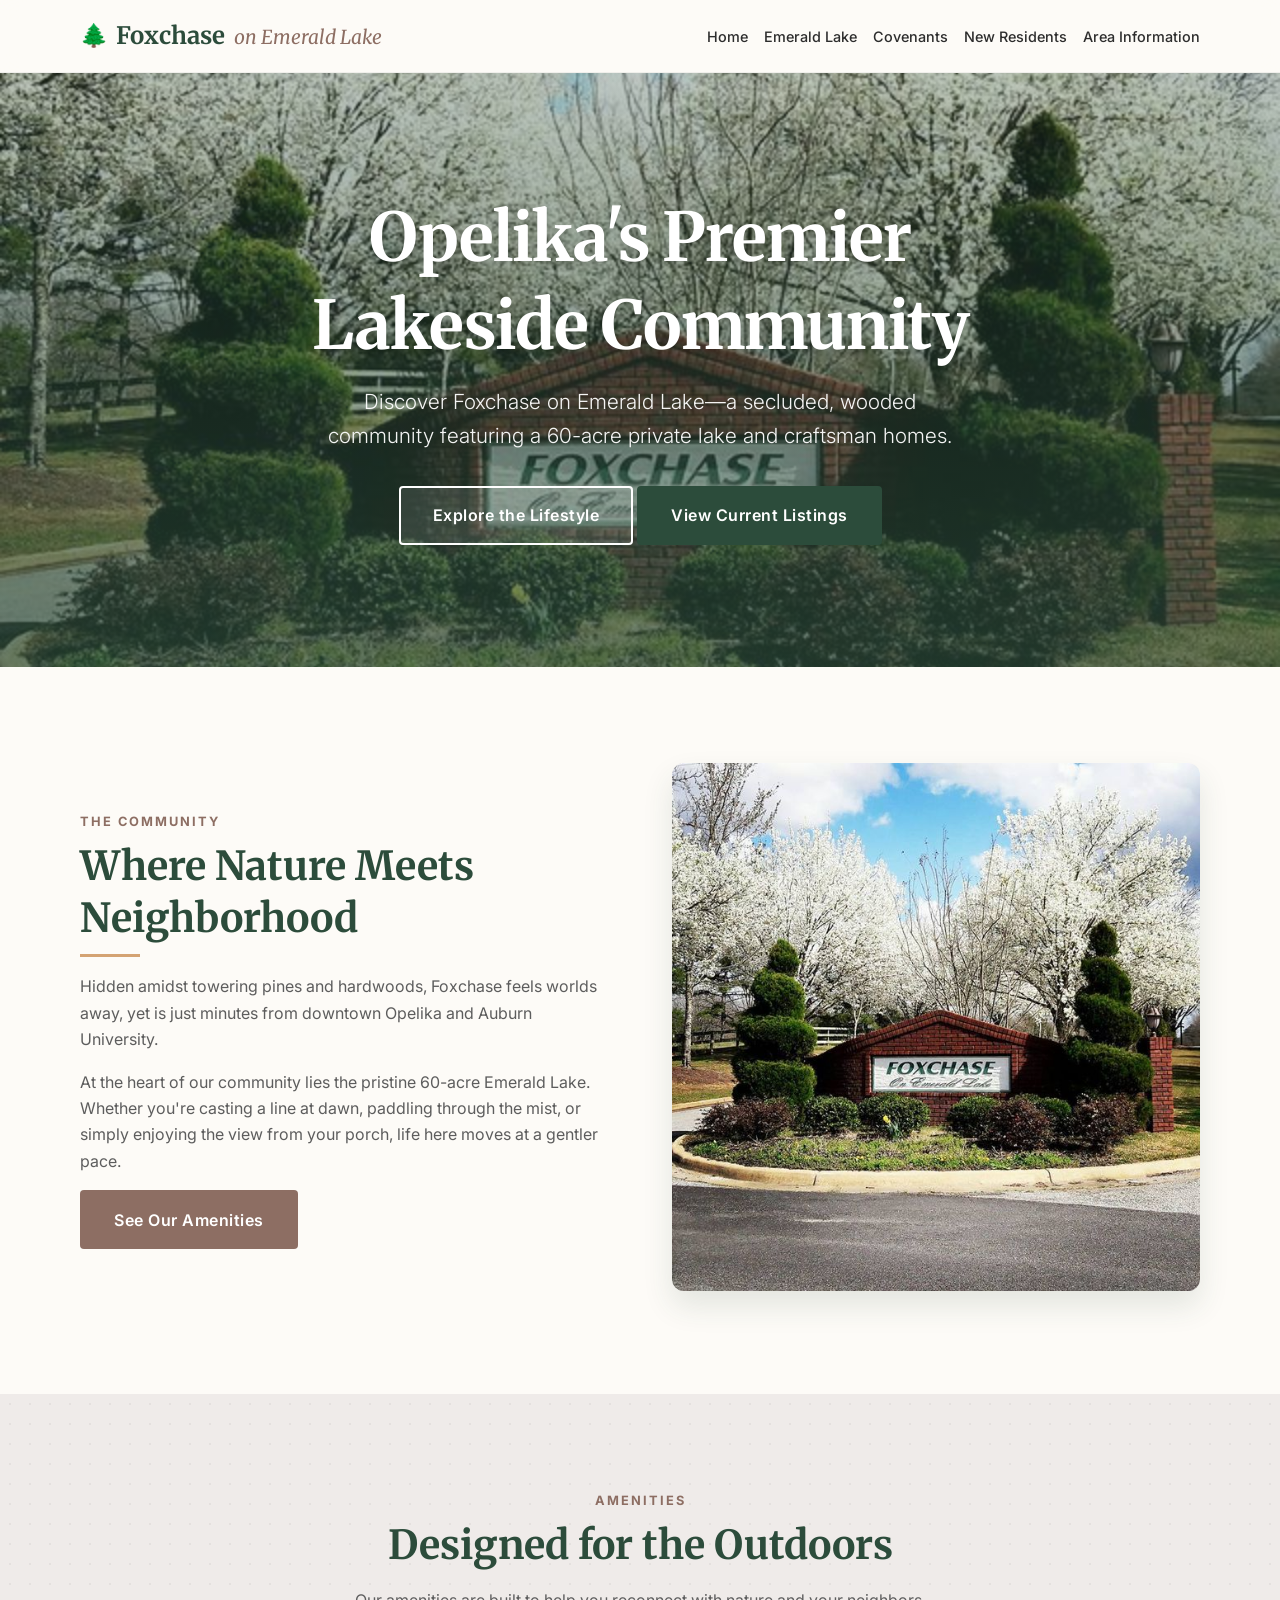
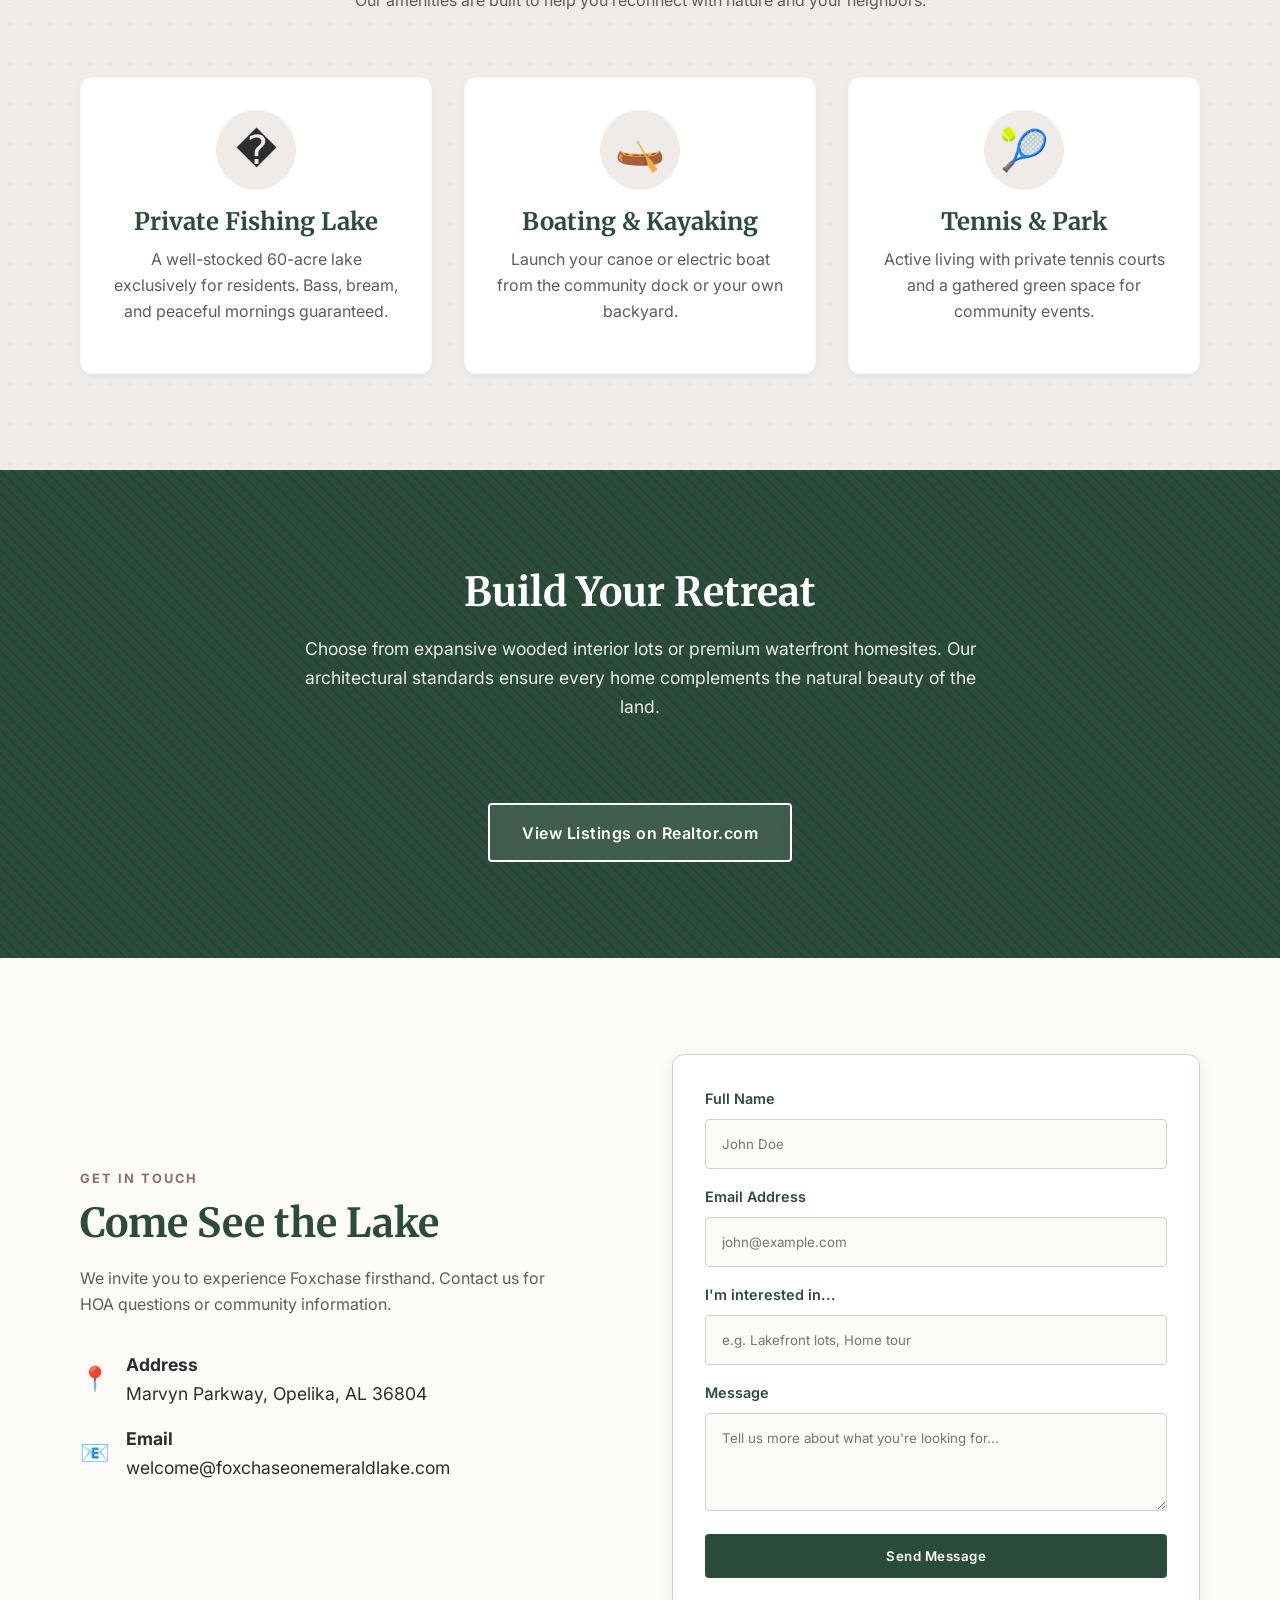
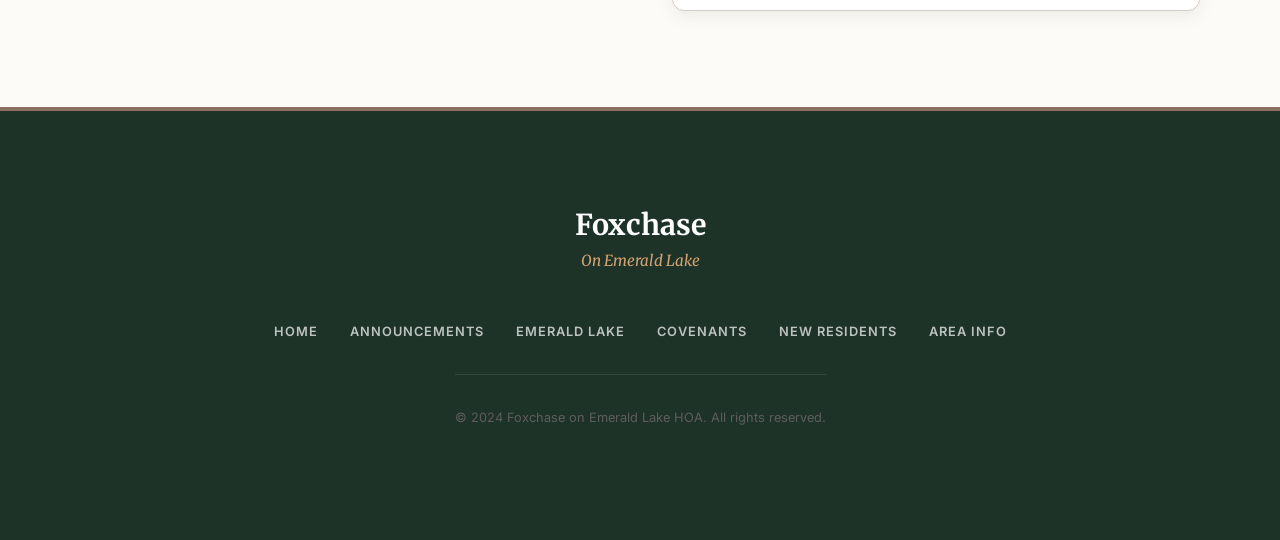
==== commit fe1ab3a0: "Add files via upload" ====
--- a/index.html
+++ b/index.html
@@ -1,497 +1,205 @@
-<!DOCTYPE html>
-<html lang="en">
-<head>
-  <meta charset="UTF-8" />
-  <meta name="viewport" content="width=device-width, initial-scale=1.0" />
-  <title>Foxchase — A Place to Call Home</title>
-  <link rel="preconnect" href="https://fonts.googleapis.com" />
-  <link rel="preconnect" href="https://fonts.gstatic.com" crossorigin />
-  <link href="https://fonts.googleapis.com/css2?family=Playfair+Display:wght@400;500;600;700&family=Inter:wght@300;400;500;600&display=swap" rel="stylesheet" />
-  <link rel="stylesheet" href="style.css" />
-</head>
-<body>
-
-  <!-- ── NAVIGATION ─────────────────────────────────────────────── -->
-  <header class="site-header" id="site-header">
-    <nav class="nav container">
-      <a href="#" class="nav-logo">
-        <svg class="logo-icon" viewBox="0 0 36 36" fill="none" xmlns="http://www.w3.org/2000/svg" aria-hidden="true">
-          <!-- Fox silhouette simplified -->
-          <path d="M4 28 C4 28 6 14 14 10 L8 4 L16 10 C17.3 9.7 18.7 9.7 20 10 L28 4 L22 10 C30 14 32 28 32 28" fill="currentColor" opacity="0.15"/>
-          <path d="M18 10 C12 10 7 16 7 22 C7 26 10 29 14 30 L18 32 L22 30 C26 29 29 26 29 22 C29 16 24 10 18 10Z" fill="currentColor"/>
-          <circle cx="14" cy="21" r="1.5" fill="#f8f5f0"/>
-          <circle cx="22" cy="21" r="1.5" fill="#f8f5f0"/>
-          <path d="M15 25 Q18 27 21 25" stroke="#f8f5f0" stroke-width="1.2" stroke-linecap="round" fill="none"/>
-        </svg>
-        <span class="logo-text">Foxchase</span>
-      </a>
-      <ul class="nav-links">
-        <li><a href="#announcements">News</a></li>
-        <li><a href="#events">Events</a></li>
-        <li><a href="#amenities">Amenities</a></li>
-        <li><a href="#community">Community</a></li>
-        <li><a href="#contact">Contact</a></li>
-      </ul>
-      <div class="nav-actions">
-        <a href="#portal" class="btn btn-ghost">Resident Login</a>
-        <a href="#contact" class="btn btn-primary">Get In Touch</a>
-      </div>
-      <button class="nav-hamburger" id="nav-toggle" aria-label="Toggle menu">
-        <span></span><span></span><span></span>
-      </button>
-    </nav>
-  </header>
-
-  <!-- ── HERO ──────────────────────────────────────────────────── -->
-  <section class="hero">
-    <div class="hero-bg">
-      <div class="hero-shape hero-shape--1"></div>
-      <div class="hero-shape hero-shape--2"></div>
-      <div class="hero-shape hero-shape--3"></div>
-      <!-- Decorative tree line SVG -->
-      <svg class="hero-trees" viewBox="0 0 1440 220" preserveAspectRatio="none" xmlns="http://www.w3.org/2000/svg" aria-hidden="true">
-        <path d="M0 220 L0 160 Q60 100 90 130 Q110 80 130 110 Q155 55 175 90 Q200 40 220 75 Q250 20 270 60 Q295 10 315 50 Q340 0 365 45 Q390 15 410 55 Q440 5 460 50 Q490 25 510 60 Q535 35 555 65 Q580 15 605 55 Q630 25 655 60 Q680 5 705 45 Q730 20 755 55 Q780 0 805 40 Q830 20 855 55 Q880 5 905 45 Q935 15 960 50 Q985 30 1010 60 Q1035 10 1060 50 Q1085 25 1110 55 Q1135 5 1165 45 Q1195 20 1220 55 Q1250 10 1280 50 Q1310 25 1335 60 Q1365 15 1400 55 L1440 60 L1440 220 Z" fill="currentColor"/>
-      </svg>
-    </div>
-    <div class="container hero-content">
-      <div class="hero-badge">
-        <svg viewBox="0 0 12 12" fill="currentColor" width="10" height="10"><circle cx="6" cy="6" r="6"/></svg>
-        Established 1987 · Fredericksburg, VA
-      </div>
-      <h1 class="hero-title">
-        Where<br/>
-        <em>community</em><br/>
-        takes root.
-      </h1>
-      <p class="hero-sub">
-        Foxchase is a welcoming neighborhood nestled among mature trees and winding paths — a place where neighbors become friends and every season brings something to celebrate.
-      </p>
-      <div class="hero-ctas">
-        <a href="#community" class="btn btn-primary btn-lg">Explore the Neighborhood</a>
-        <a href="#contact" class="btn btn-outline btn-lg">Contact the HOA</a>
-      </div>
-      <div class="hero-stats">
-        <div class="stat">
-          <span class="stat-num">340+</span>
-          <span class="stat-label">Homes</span>
-        </div>
-        <div class="stat-divider"></div>
-        <div class="stat">
-          <span class="stat-num">37</span>
-          <span class="stat-label">Acres of Green Space</span>
-        </div>
-        <div class="stat-divider"></div>
-        <div class="stat">
-          <span class="stat-num">12+</span>
-          <span class="stat-label">Annual Events</span>
-        </div>
-      </div>
-    </div>
-  </section>
-
-  <!-- ── ANNOUNCEMENTS ─────────────────────────────────────────── -->
-  <section class="section announcements" id="announcements">
-    <div class="container">
-      <div class="section-header">
-        <span class="section-tag">Latest News</span>
-        <h2 class="section-title">Neighborhood Announcements</h2>
-        <p class="section-sub">Stay up to date with what's happening in Foxchase.</p>
-      </div>
-      <div class="announce-grid">
-        <article class="announce-card announce-card--featured">
-          <div class="announce-meta">
-            <span class="announce-category announce-category--alert">Important</span>
-            <time class="announce-date">March 15, 2026</time>
-          </div>
-          <h3 class="announce-title">Spring Pool Opening — May 24th</h3>
-          <p class="announce-body">The Foxchase pool will open for the season on Saturday, May 24th. Pool passes are available through the resident portal. All guests must be accompanied by a resident. Hours will be 10 AM – 9 PM daily.</p>
-          <a href="#" class="announce-link">Read more →</a>
-        </article>
-        <article class="announce-card">
-          <div class="announce-meta">
-            <span class="announce-category announce-category--info">HOA</span>
-            <time class="announce-date">March 10, 2026</time>
-          </div>
-          <h3 class="announce-title">Annual Meeting — April 8th at 7 PM</h3>
-          <p class="announce-body">All residents are encouraged to attend the annual HOA meeting at the clubhouse. Board election results and the 2026 budget will be presented.</p>
-          <a href="#" class="announce-link">Read more →</a>
-        </article>
-        <article class="announce-card">
-          <div class="announce-meta">
-            <span class="announce-category announce-category--green">Green Space</span>
-            <time class="announce-date">March 5, 2026</time>
-          </div>
-          <h3 class="announce-title">Trail Maintenance — Section C Closed Briefly</h3>
-          <p class="announce-body">The north trail section near Foxchase Drive will be closed March 20–22 for drainage improvements. The main trail loop remains open throughout.</p>
-          <a href="#" class="announce-link">Read more →</a>
-        </article>
-      </div>
-    </div>
-  </section>
-
-  <!-- ── AMENITIES ─────────────────────────────────────────────── -->
-  <section class="section amenities-section" id="amenities">
-    <div class="amenities-bg-shape" aria-hidden="true"></div>
-    <div class="container">
-      <div class="section-header">
-        <span class="section-tag">What We Offer</span>
-        <h2 class="section-title">Life in Foxchase</h2>
-        <p class="section-sub">From quiet mornings on the trail to summer evenings at the pool, there's always something to enjoy right outside your door.</p>
-      </div>
-      <div class="amenities-grid">
-        <div class="amenity-card">
-          <div class="amenity-icon">
-            <svg viewBox="0 0 24 24" fill="none" stroke="currentColor" stroke-width="1.8" stroke-linecap="round" stroke-linejoin="round"><path d="M3 17 C3 17 5 11 12 11 C19 11 21 17 21 17"/><path d="M12 11 L12 3"/><path d="M9 6 L12 3 L15 6"/><rect x="8" y="17" width="8" height="4" rx="1"/></svg>
-          </div>
-          <h3 class="amenity-name">Community Pool</h3>
-          <p class="amenity-desc">Olympic-sized pool with a separate wading area for young ones. Open Memorial Day through Labor Day.</p>
-        </div>
-        <div class="amenity-card">
-          <div class="amenity-icon">
-            <svg viewBox="0 0 24 24" fill="none" stroke="currentColor" stroke-width="1.8" stroke-linecap="round" stroke-linejoin="round"><path d="M3 12 C5 8 8 5 12 5 C16 5 19 8 21 12"/><path d="M3 12 C5 16 8 19 12 19 C16 19 19 16 21 12"/><circle cx="12" cy="12" r="3"/></svg>
-          </div>
-          <h3 class="amenity-name">Nature Trails</h3>
-          <p class="amenity-desc">Over 4 miles of maintained walking and jogging trails winding through mature hardwood forest.</p>
-        </div>
-        <div class="amenity-card">
-          <div class="amenity-icon">
-            <svg viewBox="0 0 24 24" fill="none" stroke="currentColor" stroke-width="1.8" stroke-linecap="round" stroke-linejoin="round"><rect x="3" y="10" width="18" height="11" rx="1"/><path d="M12 3 L3 10 L21 10 Z"/><rect x="9" y="15" width="6" height="6"/></svg>
-          </div>
-          <h3 class="amenity-name">Clubhouse</h3>
-          <p class="amenity-desc">Fully equipped community clubhouse available for private event rentals by Foxchase residents.</p>
-        </div>
-        <div class="amenity-card">
-          <div class="amenity-icon">
-            <svg viewBox="0 0 24 24" fill="none" stroke="currentColor" stroke-width="1.8" stroke-linecap="round" stroke-linejoin="round"><circle cx="12" cy="8" r="4"/><path d="M4 20 C4 16 7.6 13 12 13 C16.4 13 20 16 20 20"/><path d="M16 6 C17 5 18.5 5 19.5 6"/><path d="M4.5 6 C5.5 5 7 5 8 6"/></svg>
-          </div>
-          <h3 class="amenity-name">Active Community</h3>
-          <p class="amenity-desc">Neighborhood watch, social committees, and a vibrant mix of families, retirees, and young professionals.</p>
-        </div>
-        <div class="amenity-card">
-          <div class="amenity-icon">
-            <svg viewBox="0 0 24 24" fill="none" stroke="currentColor" stroke-width="1.8" stroke-linecap="round" stroke-linejoin="round"><rect x="2" y="7" width="20" height="15" rx="2"/><path d="M16 7 V5 A4 4 0 0 0 8 5 V7"/><path d="M12 13 V16"/><circle cx="12" cy="12" r="1.5" fill="currentColor" stroke="none"/></svg>
-          </div>
-          <h3 class="amenity-name">Gated Entrances</h3>
-          <p class="amenity-desc">Secured entry points with access management, adding peace of mind for all residents.</p>
-        </div>
-        <div class="amenity-card">
-          <div class="amenity-icon">
-            <svg viewBox="0 0 24 24" fill="none" stroke="currentColor" stroke-width="1.8" stroke-linecap="round" stroke-linejoin="round"><path d="M12 22 C12 22 4 16 4 9 A8 8 0 0 1 20 9 C20 16 12 22 12 22Z"/><circle cx="12" cy="9" r="3"/></svg>
-          </div>
-          <h3 class="amenity-name">Prime Location</h3>
-          <p class="amenity-desc">Minutes from I-95, top-rated schools, shopping, and dining — all while feeling miles away from it all.</p>
-        </div>
-      </div>
-    </div>
-  </section>
-
-  <!-- ── EVENTS ─────────────────────────────────────────────────── -->
-  <section class="section events-section" id="events">
-    <div class="container">
-      <div class="section-header">
-        <span class="section-tag">Mark Your Calendar</span>
-        <h2 class="section-title">Upcoming Events</h2>
-        <p class="section-sub">From seasonal block parties to community clean-up days, there's always a reason to get together.</p>
-      </div>
-      <div class="events-list">
-        <div class="event-item">
-          <div class="event-date-block">
-            <span class="event-month">APR</span>
-            <span class="event-day">8</span>
-          </div>
-          <div class="event-details">
-            <h3 class="event-name">Annual HOA Meeting</h3>
-            <p class="event-info">
-              <svg viewBox="0 0 16 16" fill="currentColor" width="13" height="13"><path d="M8 1.5A6.5 6.5 0 1 0 14.5 8 6.508 6.508 0 0 0 8 1.5ZM8 13a5 5 0 1 1 5-5 5.006 5.006 0 0 1-5 5Zm.5-8.25v3l2.25 1.35-.75 1.2-2.75-1.65V4.75Z"/></svg>
-              7:00 PM · Foxchase Clubhouse
-            </p>
-          </div>
-          <a href="#" class="event-rsvp">RSVP</a>
-        </div>
-        <div class="event-item">
-          <div class="event-date-block">
-            <span class="event-month">APR</span>
-            <span class="event-day">19</span>
-          </div>
-          <div class="event-details">
-            <h3 class="event-name">Earth Day Trail Clean-Up</h3>
-            <p class="event-info">
-              <svg viewBox="0 0 16 16" fill="currentColor" width="13" height="13"><path d="M8 1.5A6.5 6.5 0 1 0 14.5 8 6.508 6.508 0 0 0 8 1.5ZM8 13a5 5 0 1 1 5-5 5.006 5.006 0 0 1-5 5Zm.5-8.25v3l2.25 1.35-.75 1.2-2.75-1.65V4.75Z"/></svg>
-              9:00 AM · North Trail Head
-            </p>
-          </div>
-          <a href="#" class="event-rsvp">RSVP</a>
-        </div>
-        <div class="event-item">
-          <div class="event-date-block event-date-block--gold">
-            <span class="event-month">MAY</span>
-            <span class="event-day">24</span>
-          </div>
-          <div class="event-details">
-            <h3 class="event-name">Pool Opening Day 🎉</h3>
-            <p class="event-info">
-              <svg viewBox="0 0 16 16" fill="currentColor" width="13" height="13"><path d="M8 1.5A6.5 6.5 0 1 0 14.5 8 6.508 6.508 0 0 0 8 1.5ZM8 13a5 5 0 1 1 5-5 5.006 5.006 0 0 1-5 5Zm.5-8.25v3l2.25 1.35-.75 1.2-2.75-1.65V4.75Z"/></svg>
-              10:00 AM · Community Pool
-            </p>
-          </div>
-          <a href="#" class="event-rsvp">RSVP</a>
-        </div>
-        <div class="event-item">
-          <div class="event-date-block">
-            <span class="event-month">JUN</span>
-            <span class="event-day">14</span>
-          </div>
-          <div class="event-details">
-            <h3 class="event-name">Summer Block Party</h3>
-            <p class="event-info">
-              <svg viewBox="0 0 16 16" fill="currentColor" width="13" height="13"><path d="M8 1.5A6.5 6.5 0 1 0 14.5 8 6.508 6.508 0 0 0 8 1.5ZM8 13a5 5 0 1 1 5-5 5.006 5.006 0 0 1-5 5Zm.5-8.25v3l2.25 1.35-.75 1.2-2.75-1.65V4.75Z"/></svg>
-              4:00 PM · Foxchase Drive Cul-de-sac
-            </p>
-          </div>
-          <a href="#" class="event-rsvp">RSVP</a>
-        </div>
-      </div>
-      <div class="events-footer">
-        <a href="#" class="btn btn-outline">View Full Calendar →</a>
-      </div>
-    </div>
-  </section>
-
-  <!-- ── COMMUNITY SPOTLIGHT ────────────────────────────────────── -->
-  <section class="section community-section" id="community">
-    <div class="container">
-      <div class="community-split">
-        <div class="community-visual" aria-hidden="true">
-          <div class="visual-card visual-card--main">
-            <div class="visual-scene">
-              <!-- Illustrated neighborhood scene via CSS/SVG -->
-              <svg viewBox="0 0 400 260" xmlns="http://www.w3.org/2000/svg">
-                <!-- Sky -->
-                <rect width="400" height="260" fill="#d4e8d0" rx="16"/>
-                <!-- Sun -->
-                <circle cx="340" cy="55" r="30" fill="#f0c040" opacity="0.5"/>
-                <!-- Far trees -->
-                <ellipse cx="50" cy="130" rx="30" ry="45" fill="#2d6a4f" opacity="0.4"/>
-                <ellipse cx="85" cy="120" rx="25" ry="50" fill="#2d6a4f" opacity="0.5"/>
-                <ellipse cx="355" cy="125" rx="28" ry="42" fill="#2d6a4f" opacity="0.4"/>
-                <ellipse cx="325" cy="118" rx="22" ry="48" fill="#2d6a4f" opacity="0.5"/>
-                <!-- Ground -->
-                <ellipse cx="200" cy="240" rx="220" ry="40" fill="#3a7d44" opacity="0.2"/>
-                <!-- House 1 -->
-                <rect x="100" y="160" width="80" height="60" rx="2" fill="#f8f5f0"/>
-                <polygon points="90,160 190,160 140,115" fill="#7a4f3a"/>
-                <rect x="125" y="185" width="18" height="25" rx="1" fill="#5a8a52" opacity="0.7"/>
-                <rect x="150" y="178" width="14" height="14" rx="1" fill="#a8d5b5" opacity="0.8"/>
-                <!-- House 2 -->
-                <rect x="220" y="165" width="70" height="55" rx="2" fill="#ede9e0"/>
-                <polygon points="212,165 298,165 255,122" fill="#3a2e28"/>
-                <rect x="243" y="188" width="16" height="22" rx="1" fill="#5a8a52" opacity="0.7"/>
-                <rect x="224" y="180" width="12" height="12" rx="1" fill="#a8d5b5" opacity="0.8"/>
-                <!-- Path -->
-                <path d="M140 220 Q200 215 255 220 Q260 240 255 260 L140 260 Z" fill="#c8b89a" opacity="0.4"/>
-                <!-- Foreground tree -->
-                <rect x="195" y="155" width="10" height="65" rx="3" fill="#5a3e28"/>
-                <ellipse cx="200" cy="148" rx="22" ry="30" fill="#2d6a4f"/>
-                <ellipse cx="200" cy="140" rx="16" ry="22" fill="#3a7d44"/>
-                <!-- Flowers -->
-                <circle cx="108" cy="222" r="5" fill="#e8a87c" opacity="0.7"/>
-                <circle cx="118" cy="219" r="4" fill="#f4c2a1" opacity="0.7"/>
-                <circle cx="280" cy="221" r="5" fill="#e8a87c" opacity="0.7"/>
-                <circle cx="291" cy="218" r="4" fill="#f4c2a1" opacity="0.7"/>
-              </svg>
-            </div>
-          </div>
-          <div class="visual-card visual-card--stat">
-            <span class="vs-number">4.8</span>
-            <span class="vs-label">★ Community Rating</span>
-          </div>
-          <div class="visual-card visual-card--tag">
-            <svg viewBox="0 0 20 20" fill="currentColor" width="16"><path d="M10 2a8 8 0 100 16A8 8 0 0010 2zm0 14.5a6.5 6.5 0 110-13 6.5 6.5 0 010 13zm.75-9.25H9.25v3.75l3.25 1.95.75-1.25-2.5-1.5V7.25z"/></svg>
-            Since 1987
-          </div>
-        </div>
-        <div class="community-text">
-          <span class="section-tag">Our Story</span>
-          <h2 class="section-title">More than a neighborhood. A community.</h2>
-          <p>Foxchase has been a cherished part of Fredericksburg for nearly four decades. Tucked behind a canopy of oaks and maples, our streets are lined with character homes, mature landscaping, and the kind of neighborly warmth that's hard to find.</p>
-          <p>Our Homeowners Association works to maintain property values, preserve green spaces, and organize the events and programs that bring us together — from the annual chili cook-off to the holiday light contest.</p>
-          <div class="community-pillars">
-            <div class="pillar">
-              <div class="pillar-dot"></div>
-              <div>
-                <strong>Maintained Common Areas</strong>
-                <p>HOA dues fund landscaping, trail upkeep, and facility improvements.</p>
-              </div>
-            </div>
-            <div class="pillar">
-              <div class="pillar-dot"></div>
-              <div>
-                <strong>Active Committees</strong>
-                <p>Social, architectural, environmental, and safety committees — all volunteer-run.</p>
-              </div>
-            </div>
-            <div class="pillar">
-              <div class="pillar-dot"></div>
-              <div>
-                <strong>Transparent Governance</strong>
-                <p>Open meetings, published budgets, and an elected board accountable to residents.</p>
-              </div>
-            </div>
-          </div>
-        </div>
-      </div>
-    </div>
-  </section>
-
-  <!-- ── HOA INFO STRIP ─────────────────────────────────────────── -->
-  <section class="hoa-strip">
-    <div class="container hoa-strip-inner">
-      <div class="hoa-strip-text">
-        <h3>2026 HOA Dues</h3>
-        <p>Annual dues are <strong>$480/year</strong> ($40/month), due January 15th. Payment can be made via the resident portal, check, or automatic bank draft.</p>
-      </div>
-      <div class="hoa-strip-actions">
-        <a href="#portal" class="btn btn-light">Pay Online</a>
-        <a href="#contact" class="btn btn-ghost-light">Questions? Contact Us</a>
-      </div>
-    </div>
-  </section>
-
-  <!-- ── BOARD / CONTACT ────────────────────────────────────────── -->
-  <section class="section contact-section" id="contact">
-    <div class="container">
-      <div class="section-header">
-        <span class="section-tag">We're Here to Help</span>
-        <h2 class="section-title">Contact the HOA</h2>
-        <p class="section-sub">Have a question, concern, or request? Reach out to your board or property management team.</p>
-      </div>
-      <div class="contact-grid">
-        <div class="contact-card">
-          <div class="contact-icon">
-            <svg viewBox="0 0 24 24" fill="none" stroke="currentColor" stroke-width="1.8" stroke-linecap="round" stroke-linejoin="round"><path d="M4 4h16c1.1 0 2 .9 2 2v12c0 1.1-.9 2-2 2H4c-1.1 0-2-.9-2-2V6c0-1.1.9-2 2-2z"/><polyline points="22,6 12,13 2,6"/></svg>
-          </div>
-          <h3>Email</h3>
-          <p>hoa@foxchasehousing.com</p>
-          <p class="contact-note">Replies within 2 business days</p>
-        </div>
-        <div class="contact-card">
-          <div class="contact-icon">
-            <svg viewBox="0 0 24 24" fill="none" stroke="currentColor" stroke-width="1.8" stroke-linecap="round" stroke-linejoin="round"><path d="M22 16.92v3a2 2 0 01-2.18 2 19.79 19.79 0 01-8.63-3.07A19.5 19.5 0 013.07 9.81 19.79 19.79 0 01.18 1.2 2 2 0 012.18 0h3a2 2 0 012 1.72c.127.96.361 1.903.7 2.81a2 2 0 01-.45 2.11L6.91 7.91a16 16 0 006.16 6.16l1.27-1.27a2 2 0 012.11-.45c.907.339 1.85.573 2.81.7A2 2 0 0122 16.92z"/></svg>
-          </div>
-          <h3>Phone</h3>
-          <p>(540) 555-0182</p>
-          <p class="contact-note">Mon – Fri, 9 AM – 5 PM</p>
-        </div>
-        <div class="contact-card">
-          <div class="contact-icon">
-            <svg viewBox="0 0 24 24" fill="none" stroke="currentColor" stroke-width="1.8" stroke-linecap="round" stroke-linejoin="round"><path d="M21 10c0 7-9 13-9 13s-9-6-9-13a9 9 0 0118 0z"/><circle cx="12" cy="10" r="3"/></svg>
-          </div>
-          <h3>Mailing Address</h3>
-          <p>Foxchase HOA<br/>P.O. Box 4471<br/>Fredericksburg, VA 22404</p>
-        </div>
-        <div class="contact-card contact-card--form">
-          <h3>Send a Message</h3>
-          <form class="contact-form" onsubmit="handleForm(event)">
-            <div class="form-row">
-              <div class="form-group">
-                <label for="name">Your Name</label>
-                <input type="text" id="name" placeholder="Jane Smith" required />
-              </div>
-              <div class="form-group">
-                <label for="email">Email Address</label>
-                <input type="email" id="email" placeholder="jane@example.com" required />
-              </div>
-            </div>
-            <div class="form-group">
-              <label for="subject">Subject</label>
-              <select id="subject">
-                <option value="">Select a topic…</option>
-                <option>HOA Dues</option>
-                <option>Maintenance Request</option>
-                <option>Architectural Review</option>
-                <option>Events & Committees</option>
-                <option>Other</option>
-              </select>
-            </div>
-            <div class="form-group">
-              <label for="message">Message</label>
-              <textarea id="message" rows="4" placeholder="How can we help?" required></textarea>
-            </div>
-            <button type="submit" class="btn btn-primary btn-full">Send Message</button>
-            <p class="form-success" id="form-success" hidden>✓ Thank you! We'll be in touch soon.</p>
-          </form>
-        </div>
-      </div>
-    </div>
-  </section>
-
-  <!-- ── FOOTER ─────────────────────────────────────────────────── -->
-  <footer class="site-footer">
-    <div class="footer-wave" aria-hidden="true">
-      <svg viewBox="0 0 1440 80" preserveAspectRatio="none" xmlns="http://www.w3.org/2000/svg">
-        <path d="M0 40 Q360 80 720 40 Q1080 0 1440 40 L1440 80 L0 80 Z" fill="currentColor"/>
-      </svg>
-    </div>
-    <div class="container footer-inner">
-      <div class="footer-brand">
-        <a href="#" class="nav-logo footer-logo">
-          <svg class="logo-icon" viewBox="0 0 36 36" fill="none" xmlns="http://www.w3.org/2000/svg" aria-hidden="true">
-            <path d="M18 10 C12 10 7 16 7 22 C7 26 10 29 14 30 L18 32 L22 30 C26 29 29 26 29 22 C29 16 24 10 18 10Z" fill="currentColor"/>
-            <circle cx="14" cy="21" r="1.5" fill="#1e4528"/>
-            <circle cx="22" cy="21" r="1.5" fill="#1e4528"/>
-            <path d="M15 25 Q18 27 21 25" stroke="#1e4528" stroke-width="1.2" stroke-linecap="round" fill="none"/>
-          </svg>
-          <span class="logo-text">Foxchase</span>
-        </a>
-        <p>A neighborhood built on community, nature, and a commitment to exceptional living in Fredericksburg, Virginia.</p>
-        <div class="footer-social">
-          <a href="#" aria-label="Facebook" class="social-link">
-            <svg viewBox="0 0 24 24" fill="currentColor" width="18" height="18"><path d="M18 2h-3a5 5 0 00-5 5v3H7v4h3v8h4v-8h3l1-4h-4V7a1 1 0 011-1h3z"/></svg>
-          </a>
-          <a href="#" aria-label="Next Door" class="social-link">
-            <svg viewBox="0 0 24 24" fill="currentColor" width="18" height="18"><path d="M12 2C6.48 2 2 6.48 2 12s4.48 10 10 10 10-4.48 10-10S17.52 2 12 2zm-1 15v-4H7l5-8v4h4l-5 8z"/></svg>
-          </a>
-        </div>
-      </div>
-      <div class="footer-links-group">
-        <h4>Residents</h4>
-        <ul>
-          <li><a href="#portal">Resident Portal</a></li>
-          <li><a href="#">Pay HOA Dues</a></li>
-          <li><a href="#">Submit a Request</a></li>
-          <li><a href="#">Architectural Review</a></li>
-          <li><a href="#">Move-In / Move-Out</a></li>
-        </ul>
-      </div>
-      <div class="footer-links-group">
-        <h4>Community</h4>
-        <ul>
-          <li><a href="#events">Events Calendar</a></li>
-          <li><a href="#amenities">Amenities</a></li>
-          <li><a href="#">Documents & Rules</a></li>
-          <li><a href="#">Meet the Board</a></li>
-          <li><a href="#">Committees</a></li>
-        </ul>
-      </div>
-      <div class="footer-links-group">
-        <h4>Resources</h4>
-        <ul>
-          <li><a href="#">CC&Rs</a></li>
-          <li><a href="#">Bylaws</a></li>
-          <li><a href="#">Meeting Minutes</a></li>
-          <li><a href="#">Annual Budget</a></li>
-          <li><a href="#contact">Contact HOA</a></li>
-        </ul>
-      </div>
-    </div>
-    <div class="footer-bottom">
-      <div class="container footer-bottom-inner">
-        <p>© 2026 Foxchase Homeowners Association. All rights reserved.</p>
-        <p>Managed with ♥ in Fredericksburg, VA</p>
-      </div>
-    </div>
-  </footer>
-
-  <script src="app.js"></script>
-</body>
-</html>
+<!DOCTYPE html>
+<html lang="en">
+
+<head>
+    <meta charset="UTF-8">
+    <meta name="viewport" content="width=device-width, initial-scale=1.0">
+    <title>Foxchase on Emerald Lake | Rustic Lakeside Living in Opelika</title>
+    <meta name="description"
+        content="Discover Foxchase on Emerald Lake—a secluded, wooded community in Opelika, AL featuring a 60-acre private lake and craftsman homes.">
+    <link rel="stylesheet" href="styles.css">
+    <link rel="preconnect" href="https://fonts.googleapis.com">
+    <link rel="preconnect" href="https://fonts.gstatic.com" crossorigin>
+    <!-- Changed to Merriweather for a more "woodsy" serif and Inter for modern readability -->
+    <link
+        href="https://fonts.googleapis.com/css2?family=Merriweather:ital,wght@0,300;0,400;0,700;0,900;1,300&family=Inter:wght@300;400;500;600&display=swap"
+        rel="stylesheet">
+    <script src="script.js" defer></script>
+</head>
+
+<body>
+    <header class="site-header">
+        <div class="container header-container">
+            <a href="#" class="logo">
+                <span class="logo-icon">🌲</span>
+                <div>
+                    Foxchase
+                    <span class="accent">on Emerald Lake</span>
+                </div>
+            </a>
+            <nav class="main-nav">
+                <button class="mobile-menu-toggle" aria-label="Toggle navigation">
+                    <span class="bar"></span>
+                    <span class="bar"></span>
+                    <span class="bar"></span>
+                </button>
+                <ul class="nav-links">
+                    <li><a href="index.html" class="active">Home</a></li>
+                    <li><a href="emerald-lake.html">Emerald Lake</a></li>
+                    <li><a href="covenants.html">Covenants</a></li>
+                    <li><a href="new-residents.html">New Residents</a></li>
+                    <li><a href="area-info.html">Area Information</a></li>
+                    <!-- <li><a href="https://neighborhoodnet.netlify.app/" class="btn btn-primary"
+                            id="resident-portal-link">Resident Portal</a></li> -->
+                </ul>
+            </nav>
+        </div>
+    </header>
+
+    <main>
+        <section id="home" class="hero-section">
+            <div class="hero-bg">
+                <!-- Unsplash Placeholder: Forest/Lake view -->
+                <img src="images/frontentrance3.jpg" alt="Foxchase Front Entrance" loading="eager">
+            </div>
+            <div class="hero-overlay"></div>
+            <div class="container hero-content">
+                <h1 class="fade-in-up">Opelika's Premier Lakeside Community</h1>
+                <p class="fade-in-up delay-1">Discover Foxchase on Emerald Lake—a secluded, wooded community featuring a
+                    60-acre private lake and craftsman homes.</p>
+                <div class="hero-actions fade-in-up delay-2">
+                    <a href="#about" class="btn btn-outline">Explore the Lifestyle</a>
+                    <a href="https://www.realtor.com/realestateandhomes-search/Opelika_AL/keyword-Foxchase"
+                        target="_blank" rel="noopener noreferrer" class="btn btn-primary">View Current Listings</a>
+                </div>
+            </div>
+        </section>
+
+        <section id="about" class="section about-section">
+            <div class="container grid-2-col">
+                <div class="content-block">
+                    <span class="overline">The Community</span>
+                    <h2>Where Nature Meets Neighborhood</h2>
+                    <p>Hidden amidst towering pines and hardwoods, Foxchase feels worlds away, yet is just minutes from
+                        downtown Opelika and Auburn University.</p>
+                    <p>At the heart of our community lies the pristine 60-acre Emerald Lake. Whether you're casting a
+                        line at dawn, paddling through the mist, or simply enjoying the view from your porch, life here
+                        moves at a gentler pace.</p>
+                    <a href="#amenities" class="btn btn-secondary">See Our Amenities</a>
+                </div>
+                <div class="image-block">
+                    <!-- Unsplash Placeholder: Wooded Path/Cabin vibe -->
+                    <img src="images/frontentrance3.jpg" alt="Foxchase Front Entrance">
+                </div>
+            </div>
+        </section>
+
+        <section id="amenities" class="section amenities-section">
+            <div class="container">
+                <div class="section-header text-center">
+                    <span class="overline">Amenities</span>
+                    <h2>Designed for the Outdoors</h2>
+                    <p>Our amenities are built to help you reconnect with nature and your neighbors.</p>
+                </div>
+
+                <div class="amenities-grid">
+                    <div class="amenity-card">
+                        <div class="icon-box">�</div>
+                        <h3>Private Fishing Lake</h3>
+                        <p>A well-stocked 60-acre lake exclusively for residents. Bass, bream, and peaceful mornings
+                            guaranteed.</p>
+                    </div>
+                    <div class="amenity-card">
+                        <div class="icon-box">🛶</div>
+                        <h3>Boating & Kayaking</h3>
+                        <p>Launch your canoe or electric boat from the community dock or your own backyard.</p>
+                    </div>
+
+                    <div class="amenity-card">
+                        <div class="icon-box">🎾</div>
+                        <h3>Tennis & Park</h3>
+                        <p>Active living with private tennis courts and a gathered green space for community events.</p>
+                    </div>
+                </div>
+            </div>
+        </section>
+
+        <section id="homes" class="section highlight-section">
+            <div class="container">
+                <div class="highlight-content text-center">
+                    <h2>Build Your Retreat</h2>
+                    <p>Choose from expansive wooded interior lots or premium waterfront homesites. Our architectural
+                        standards ensure every home complements the natural beauty of the land.</p>
+
+                    <br>
+                    <a href="https://www.realtor.com/realestateandhomes-search/Opelika_AL/keyword-Foxchase"
+                        target="_blank" rel="noopener noreferrer" class="btn btn-outline margin-top-md">View Listings on
+                        Realtor.com</a>
+                </div>
+            </div>
+        </section>
+
+        <section id="contact" class="section contact-section">
+            <div class="container grid-2-col">
+                <div class="contact-info">
+                    <span class="overline">Get in Touch</span>
+                    <h2>Come See the Lake</h2>
+                    <p>We invite you to experience Foxchase firsthand. Contact us for HOA questions or community
+                        information.</p>
+
+                    <ul class="contact-list">
+                        <li>
+                            <span class="contact-icon">📍</span>
+                            <div>
+                                <strong>Address</strong><br>
+                                Marvyn Parkway, Opelika, AL 36804
+                            </div>
+                        </li>
+                        <li>
+                            <span class="contact-icon">📧</span>
+                            <div>
+                                <strong>Email</strong><br>
+                                welcome@foxchaseonemeraldlake.com
+                            </div>
+                        </li>
+                    </ul>
+                </div>
+                <form class="contact-form">
+                    <div class="form-group">
+                        <label for="name">Full Name</label>
+                        <input type="text" id="name" placeholder="John Doe" required>
+                    </div>
+                    <div class="form-group">
+                        <label for="email">Email Address</label>
+                        <input type="email" id="email" placeholder="john@example.com" required>
+                    </div>
+                    <div class="form-group">
+                        <label for="interest">I'm interested in...</label>
+                        <input type="text" id="interest" placeholder="e.g. Lakefront lots, Home tour">
+                    </div>
+                    <div class="form-group">
+                        <label for="message">Message</label>
+                        <textarea id="message" rows="4" placeholder="Tell us more about what you're looking for..."
+                            required></textarea>
+                    </div>
+                    <button type="submit" class="btn btn-primary full-width">Send Message</button>
+                </form>
+            </div>
+        </section>
+    </main>
+
+    <footer class="site-footer">
+        <div class="container">
+            <div class="footer-content">
+                <div class="footer-brand">
+                    <h3>Foxchase</h3>
+                    <p>On Emerald Lake</p>
+                </div>
+                <div class="footer-links">
+                    <a href="index.html">Home</a>
+                    <a href="announcements.html">Announcements</a>
+                    <a href="emerald-lake.html">Emerald Lake</a>
+                    <a href="covenants.html">Covenants</a>
+                    <a href="new-residents.html">New Residents</a>
+                    <a href="area-info.html">Area Info</a>
+                    <!-- <a href="https://neighborhoodnet.netlify.app/">Resident Portal</a> -->
+                </div>
+                <div class="copyright">
+                    <p>&copy; 2024 Foxchase on Emerald Lake HOA. All rights reserved.</p>
+                </div>
+            </div>
+        </div>
+    </footer>
+</body>
+
+</html>
--- a/styles.css
+++ b/styles.css
@@ -0,0 +1,723 @@
+:root {
+  /* Woodsy / Nature Theme Palette */
+  --color-primary: #2c4c3b;
+  /* Deep Pine Green */
+  --color-primary-light: #4a7c64;
+  /* Lighter fern green */
+  --color-secondary: #8d6e63;
+  /* Warm Earthy Brown */
+  --color-secondary-hover: #6d4c41;
+  /* Darker wood tone */
+  --color-accent: #d4a373;
+  /* Soft Gold/Wood tone */
+
+  --color-text-main: #2d2d2d;
+  /* Soft charcoal */
+  --color-text-muted: #5d5d5d;
+  --color-text-light: #fefefe;
+
+  --color-background: #fdfbf7;
+  /* Off-white/Eggshell */
+  --color-surface: #efebe9;
+  /* Light grayish brown/taupe */
+  --color-surface-dim: #e4e0de;
+  --color-border: #d7ccc8;
+
+  /* Typography */
+  --font-family-heading: 'Merriweather', serif;
+  /* More rustic/editorial */
+  --font-family-body: 'Inter', sans-serif;
+
+  /* Spacing (Mobile Base) */
+  --spacing-xs: 0.5rem;
+  --spacing-sm: 1rem;
+  --spacing-md: 1.5rem;
+  --spacing-lg: 3rem;
+  --spacing-xl: 4rem;
+
+  /* Components */
+  --border-radius-sm: 4px;
+  --border-radius-md: 12px;
+  --border-radius-lg: 24px;
+  --shadow-sm: 0 2px 4px rgba(44, 76, 59, 0.05);
+  /* Tinted shadow */
+  --shadow-md: 0 6px 16px rgba(44, 76, 59, 0.08);
+  --shadow-lg: 0 15px 30px rgba(44, 76, 59, 0.12);
+  --transition-speed: 0.3s;
+}
+
+/* Global Reset */
+* {
+  margin: 0;
+  padding: 0;
+  box-sizing: border-box;
+}
+
+html {
+  scroll-behavior: smooth;
+  font-size: 16px;
+}
+
+body {
+  font-family: var(--font-family-body);
+  color: var(--color-text-main);
+  background-color: var(--color-background);
+  line-height: 1.65;
+  overflow-x: hidden;
+}
+
+/* Typography */
+h1,
+h2,
+h3,
+h4,
+h5,
+h6 {
+  font-family: var(--font-family-heading);
+  color: var(--color-primary);
+  font-weight: 700;
+  line-height: 1.3;
+}
+
+h1 {
+  font-size: 3.2rem;
+  margin-bottom: var(--spacing-sm);
+}
+
+h2 {
+  font-size: 2.5rem;
+  margin-bottom: var(--spacing-sm);
+  position: relative;
+  display: inline-block;
+}
+
+h3 {
+  font-size: 1.5rem;
+  margin-bottom: var(--spacing-xs);
+}
+
+p {
+  margin-bottom: var(--spacing-sm);
+  color: var(--color-text-muted);
+}
+
+a {
+  text-decoration: none;
+  color: var(--color-primary);
+  transition: color var(--transition-speed);
+  font-weight: 600;
+}
+
+a:hover {
+  color: var(--color-secondary);
+}
+
+.overline {
+  display: block;
+  text-transform: uppercase;
+  font-size: 0.8rem;
+  letter-spacing: 2px;
+  color: var(--color-secondary);
+  font-weight: 700;
+  margin-bottom: var(--spacing-xs);
+}
+
+/* Layout Utilities */
+.container {
+  width: 90%;
+  max-width: 1400px;
+  margin: 0 auto;
+  padding: 0 var(--spacing-sm);
+}
+
+.section {
+  padding: var(--spacing-xl) 0;
+}
+
+.grid-2-col {
+  display: grid;
+  grid-template-columns: 1fr;
+  gap: var(--spacing-lg);
+}
+
+@media (min-width: 768px) {
+  .grid-2-col {
+    grid-template-columns: 1fr 1fr;
+    align-items: center;
+  }
+}
+
+.text-center {
+  text-align: center;
+}
+
+/* Buttons */
+.btn {
+  display: inline-block;
+  padding: 0.9em 2em;
+  font-family: var(--font-family-body);
+  font-weight: 600;
+  border-radius: var(--border-radius-sm);
+  cursor: pointer;
+  border: 2px solid transparent;
+  transition: all var(--transition-speed);
+  letter-spacing: 0.5px;
+}
+
+.btn-primary {
+  background-color: var(--color-primary);
+  color: white;
+  border-color: var(--color-primary);
+}
+
+.btn-primary:hover {
+  background-color: var(--color-primary-light);
+  border-color: var(--color-primary-light);
+  transform: translateY(-2px);
+  box-shadow: var(--shadow-md);
+}
+
+.btn-secondary {
+  background-color: var(--color-secondary);
+  color: white;
+}
+
+.btn-secondary:hover {
+  background-color: var(--color-secondary-hover);
+}
+
+.btn-outline {
+  border-color: white;
+  color: white;
+  background: rgba(255, 255, 255, 0.1);
+  -webkit-backdrop-filter: blur(4px);
+  backdrop-filter: blur(4px);
+}
+
+.btn-outline:hover {
+  background: white;
+  color: var(--color-primary);
+}
+
+.btn-light {
+  background: white;
+  color: var(--color-primary);
+}
+
+.btn-light:hover {
+  background: var(--color-surface);
+}
+
+.full-width {
+  width: 100%;
+}
+
+/* Utilities */
+.margin-top-md {
+  margin-top: 1.5rem;
+}
+
+.highlight-image-container {
+  margin-top: 2rem;
+}
+
+.highlight-image {
+  max-width: 100%;
+  border-radius: var(--border-radius-md);
+  box-shadow: var(--shadow-xl);
+  max-height: 500px;
+  object-fit: cover;
+}
+
+.contact-icon {
+  font-size: 1.5rem;
+}
+
+/* Header */
+.site-header {
+  position: sticky;
+  top: 0;
+  z-index: 1000;
+  background: rgba(253, 251, 247, 0.9);
+  /* Matches bg color */
+  -webkit-backdrop-filter: blur(12px);
+  backdrop-filter: blur(12px);
+  border-bottom: 1px solid rgba(0, 0, 0, 0.05);
+  padding: var(--spacing-sm) 0;
+}
+
+.header-container {
+  display: flex;
+  justify-content: space-between;
+  align-items: center;
+}
+
+.logo {
+  font-family: var(--font-family-heading);
+  font-size: 1.5rem;
+  font-weight: 700;
+  color: var(--color-primary);
+  display: flex;
+  align-items: center;
+  gap: 0.5rem;
+  white-space: nowrap;
+}
+
+.logo-icon {
+  font-size: 1.4rem;
+}
+
+.logo .accent {
+  font-weight: 400;
+  font-style: italic;
+  font-size: 0.8em;
+  color: var(--color-secondary);
+  margin-left: 0.2rem;
+}
+
+.main-nav ul {
+  list-style: none;
+  display: none;
+  /* Hidden on mobile by default */
+}
+
+@media (min-width: 1200px) {
+  .main-nav ul {
+    display: flex;
+    gap: 1rem;
+    align-items: center;
+  }
+}
+
+.nav-links a {
+  font-weight: 500;
+  color: var(--color-text-main);
+  position: relative;
+  font-size: 0.9rem;
+}
+
+.nav-links a:not(.btn):hover {
+  color: var(--color-primary);
+}
+
+.nav-links .btn-primary {
+  color: white;
+}
+
+/* Hero Section */
+.hero-section {
+  position: relative;
+  height: 66vh;
+  min-height: 500px;
+  display: flex;
+  align-items: center;
+  justify-content: center;
+  text-align: center;
+  color: white;
+  overflow: hidden;
+  border-bottom-left-radius: 0;
+  border-bottom-right-radius: 0;
+}
+
+.hero-bg {
+  position: absolute;
+  top: 0;
+  left: 0;
+  width: 100%;
+  height: 100%;
+  z-index: -2;
+}
+
+.hero-bg img {
+  width: 100%;
+  height: 100%;
+  object-fit: cover;
+  object-position: center;
+  /* Ensures focus on the main part */
+}
+
+/* Overlay gradient for better text readability */
+.hero-overlay {
+  position: absolute;
+  top: 0;
+  left: 0;
+  width: 100%;
+  height: 100%;
+  background: linear-gradient(to bottom, rgba(44, 76, 59, 0.3), rgba(44, 76, 59, 0.7));
+  z-index: -1;
+}
+
+.hero-content {
+  max-width: 800px;
+}
+
+.hero-content h1 {
+  color: white;
+  font-size: 4rem;
+  margin-bottom: var(--spacing-sm);
+  text-shadow: 0 4px 8px rgba(0, 0, 0, 0.2);
+  letter-spacing: -1px;
+}
+
+.hero-content p {
+  color: rgba(255, 255, 255, 0.95);
+  font-size: 1.3rem;
+  max-width: 650px;
+  margin: 0 auto var(--spacing-md);
+  font-weight: 300;
+}
+
+@media (max-width: 768px) {
+  .hero-content h1 {
+    font-size: 2.8rem;
+  }
+}
+
+/* About Section */
+.about-section {
+  position: relative;
+}
+
+.about-section h2::after {
+  content: "";
+  display: block;
+  width: 60px;
+  height: 3px;
+  background-color: var(--color-accent);
+  margin-top: 10px;
+}
+
+.image-block {
+  position: relative;
+}
+
+.image-block img {
+  width: 100%;
+  border-radius: var(--border-radius-md);
+  box-shadow: var(--shadow-lg);
+  transition: transform var(--transition-speed);
+}
+
+.image-block img:hover {
+  transform: scale(1.02);
+}
+
+/* Amenities Section */
+.amenities-section {
+  background-color: var(--color-surface);
+  /* Optional texture pattern */
+  background-image: radial-gradient(var(--color-surface-dim) 1px, transparent 1px);
+  background-size: 20px 20px;
+}
+
+.amenities-grid {
+  display: grid;
+  grid-template-columns: repeat(auto-fit, minmax(260px, 1fr));
+  gap: var(--spacing-md);
+  margin-top: var(--spacing-lg);
+}
+
+.amenity-card {
+  background: white;
+  padding: var(--spacing-md);
+  border-radius: var(--border-radius-md);
+  box-shadow: var(--shadow-sm);
+  text-align: center;
+  transition: all var(--transition-speed);
+  border: 1px solid rgba(0, 0, 0, 0.03);
+}
+
+.amenity-card:hover {
+  transform: translateY(-8px);
+  box-shadow: var(--shadow-xl);
+  border-color: var(--color-primary-light);
+}
+
+.amenity-card .icon-box {
+  background: var(--color-surface);
+  width: 80px;
+  height: 80px;
+  line-height: 80px;
+  border-radius: 50%;
+  margin: 0 auto var(--spacing-sm);
+  font-size: 2.5rem;
+}
+
+/* Highlight/Homes Section */
+.highlight-section {
+  position: relative;
+  background-color: var(--color-primary);
+  color: white;
+  padding: var(--spacing-xl) 0;
+  overflow: hidden;
+}
+
+/* Wood texture feel via gradient */
+.highlight-section::before {
+  content: "";
+  position: absolute;
+  top: 0;
+  left: 0;
+  right: 0;
+  bottom: 0;
+  opacity: 0.1;
+  background: repeating-linear-gradient(45deg,
+      #000,
+      #000 2px,
+      transparent 2px,
+      transparent 8px);
+  z-index: 1;
+}
+
+.highlight-content {
+  position: relative;
+  z-index: 2;
+}
+
+.highlight-content h2 {
+  color: white;
+}
+
+.highlight-content p {
+  color: rgba(255, 255, 255, 0.9);
+  max-width: 700px;
+  margin: 0 auto var(--spacing-md);
+  font-size: 1.1rem;
+}
+
+/* Contact Section */
+.contact-section {
+  background-color: var(--color-background);
+}
+
+.contact-info {
+  padding-right: var(--spacing-md);
+}
+
+.contact-list {
+  list-style: none;
+  margin-top: var(--spacing-md);
+}
+
+.contact-list li {
+  margin-bottom: var(--spacing-sm);
+  display: flex;
+  align-items: center;
+  gap: var(--spacing-sm);
+  font-size: 1.1rem;
+}
+
+.contact-form {
+  background: white;
+  padding: var(--spacing-md);
+  border-radius: var(--border-radius-md);
+  box-shadow: var(--shadow-md);
+  border: 1px solid var(--color-border);
+}
+
+.form-group {
+  margin-bottom: var(--spacing-sm);
+}
+
+.form-group label {
+  display: block;
+  margin-bottom: 0.5rem;
+  font-weight: 600;
+  font-size: 0.9rem;
+  color: var(--color-primary);
+}
+
+.form-group input,
+.form-group textarea {
+  width: 100%;
+  padding: 1rem;
+  border: 1px solid var(--color-border);
+  border-radius: var(--border-radius-sm);
+  font-family: var(--font-family-body);
+  background-color: var(--color-background);
+  transition: border-color 0.2s;
+}
+
+.form-group input:focus,
+.form-group textarea:focus {
+  outline: none;
+  border-color: var(--color-primary);
+  background-color: white;
+}
+
+/* Footer */
+.site-footer {
+  background-color: #1e3328;
+  /* Darker pine */
+  color: white;
+  padding: var(--spacing-xl) 0 var(--spacing-md);
+  font-size: 0.95rem;
+  border-top: 4px solid var(--color-secondary);
+}
+
+.footer-content {
+  display: flex;
+  flex-direction: column;
+  align-items: center;
+  gap: var(--spacing-md);
+  text-align: center;
+  margin-bottom: var(--spacing-lg);
+}
+
+.footer-brand h3 {
+  color: white;
+  margin-bottom: 0.2rem;
+  font-size: 1.8rem;
+}
+
+.footer-brand p {
+  color: var(--color-accent);
+  font-style: italic;
+  font-family: var(--font-family-heading);
+}
+
+.footer-links {
+  display: flex;
+  gap: var(--spacing-md);
+  flex-wrap: wrap;
+  justify-content: center;
+}
+
+.footer-links a {
+  color: rgba(255, 255, 255, 0.7);
+  text-transform: uppercase;
+  font-size: 0.8rem;
+  letter-spacing: 1px;
+}
+
+.footer-links a:hover {
+  color: var(--color-accent);
+}
+
+.copyright {
+  text-align: center;
+  padding-top: var(--spacing-md);
+  border-top: 1px solid rgba(255, 255, 255, 0.1);
+  color: rgba(255, 255, 255, 0.4);
+  font-size: 0.8rem;
+}
+
+/* Animations */
+.fade-in-up {
+  opacity: 0;
+  animation: fadeInUp 1s ease-out forwards;
+}
+
+.fade-in-section {
+  opacity: 0;
+  transform: translateY(20px);
+  transition: opacity 0.8s ease-out, transform 0.8s ease-out;
+  will-change: opacity, visibility;
+}
+
+.fade-in-section.visible {
+  opacity: 1;
+  transform: none;
+}
+
+.delay-1 {
+  animation-delay: 0.2s;
+}
+
+.delay-2 {
+  animation-delay: 0.4s;
+}
+
+@keyframes fadeInUp {
+  from {
+    opacity: 0;
+    transform: translateY(30px);
+  }
+
+  to {
+    opacity: 1;
+    transform: translateY(0);
+  }
+}
+
+/* Mobile Menu */
+.mobile-menu-toggle {
+  display: none;
+  background: none;
+  border: none;
+  cursor: pointer;
+  z-index: 1001;
+}
+
+.bar {
+  display: block;
+  width: 25px;
+  height: 3px;
+  margin: 5px auto;
+  transition: all 0.3s ease-in-out;
+  background-color: var(--color-primary);
+}
+
+@media (max-width: 1200px) {
+  .mobile-menu-toggle {
+    display: block;
+  }
+
+  .nav-links {
+    position: fixed;
+    left: -100%;
+    top: 70px;
+    gap: 0;
+    flex-direction: column;
+    background-color: var(--color-background);
+    width: 100%;
+    text-align: center;
+    transition: 0.3s;
+    box-shadow: 0 10px 27px rgba(0, 0, 0, 0.05);
+    padding-bottom: 2rem;
+  }
+
+  .nav-links.active {
+    left: 0;
+    display: flex;
+  }
+
+  .nav-links li {
+    margin: 1.5rem 0;
+  }
+}
+
+/* =========================================
+   RESPONSIVE BREAKPOINTS
+   ========================================= */
+
+/* Tablet (Portrait) & Large Phones */
+@media (min-width: 768px) {
+  :root {
+    --spacing-md: 2rem;
+    --spacing-lg: 4rem;
+    --spacing-xl: 5rem;
+  }
+
+  h1 {
+    font-size: 3.5rem;
+  }
+
+  .hero-content h1 {
+    font-size: 4.2rem;
+  }
+}
+
+/* Laptop / Small Desktop */
+@media (min-width: 1024px) {
+  :root {
+    --spacing-xl: 6rem;
+  }
+}
+
+/* Large Desktop */
+@media (min-width: 1440px) {
+  .container {
+    max-width: 1500px;
+  }
+}
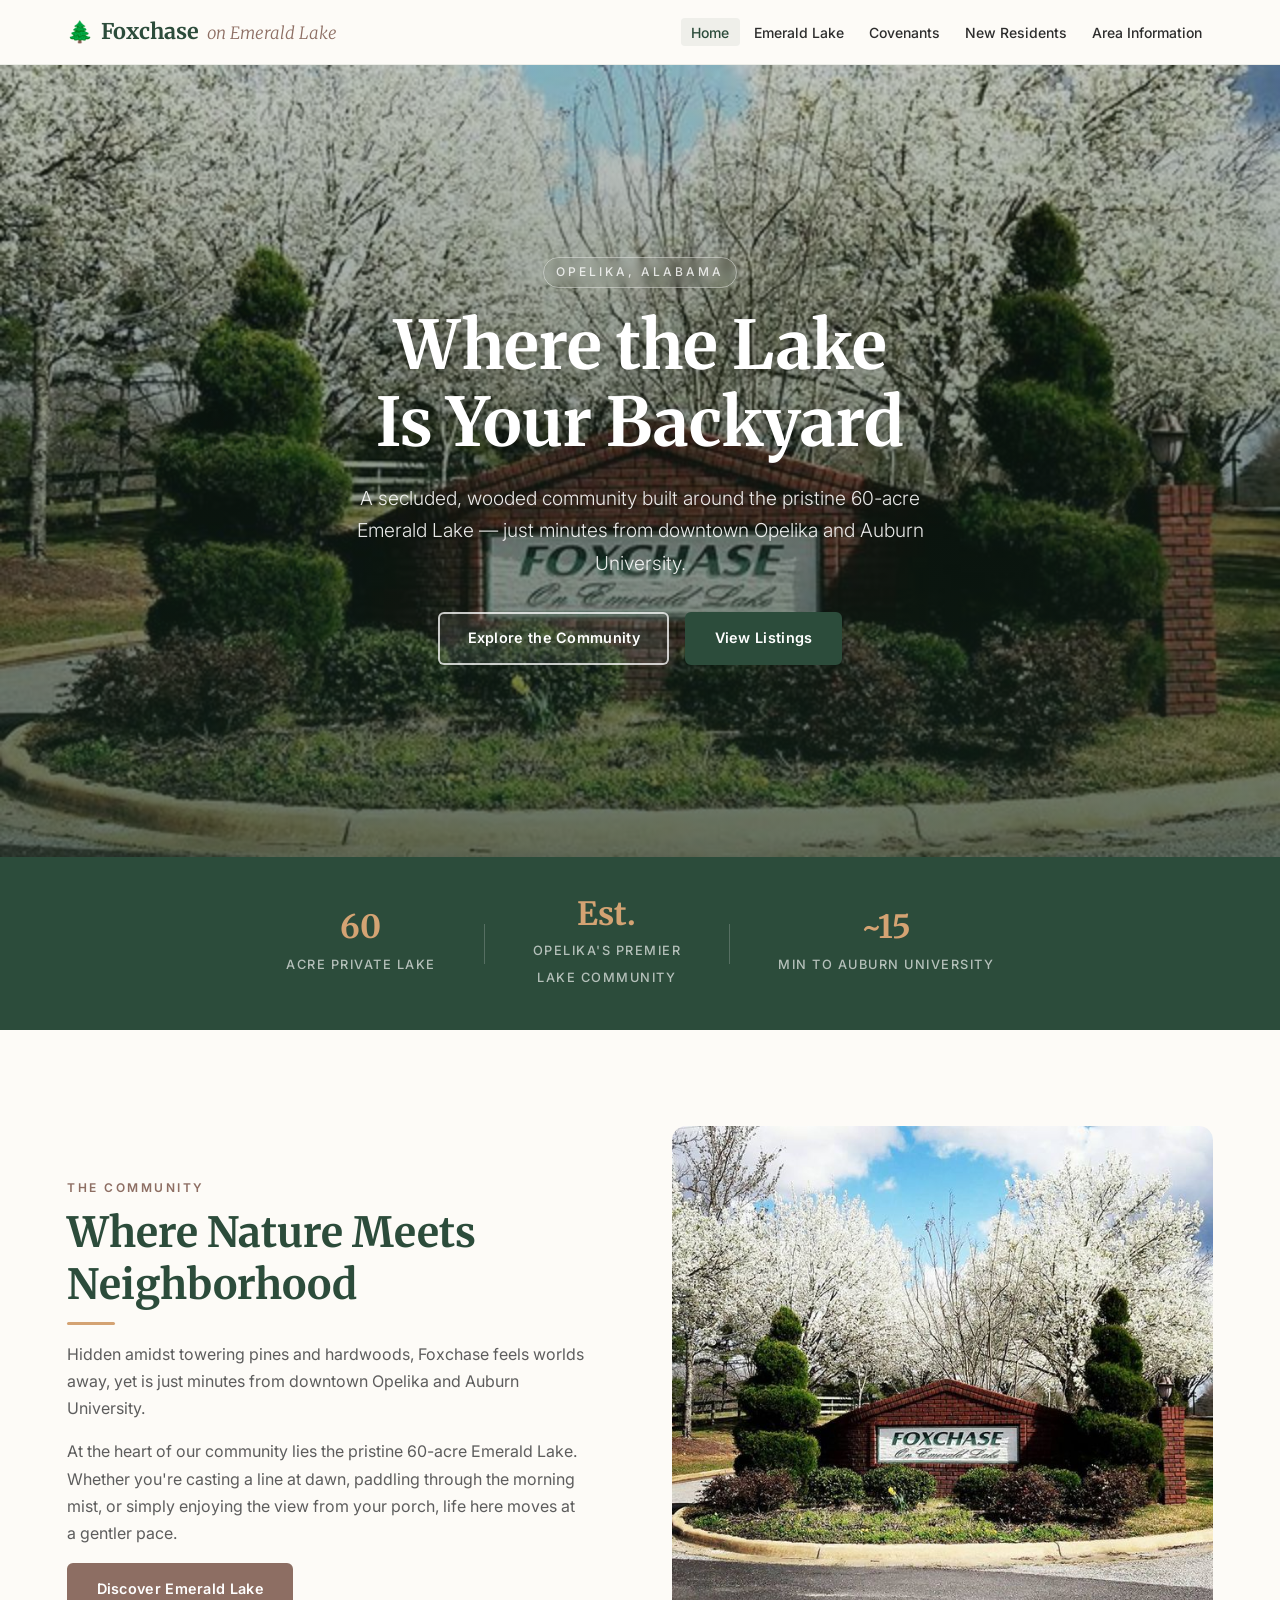
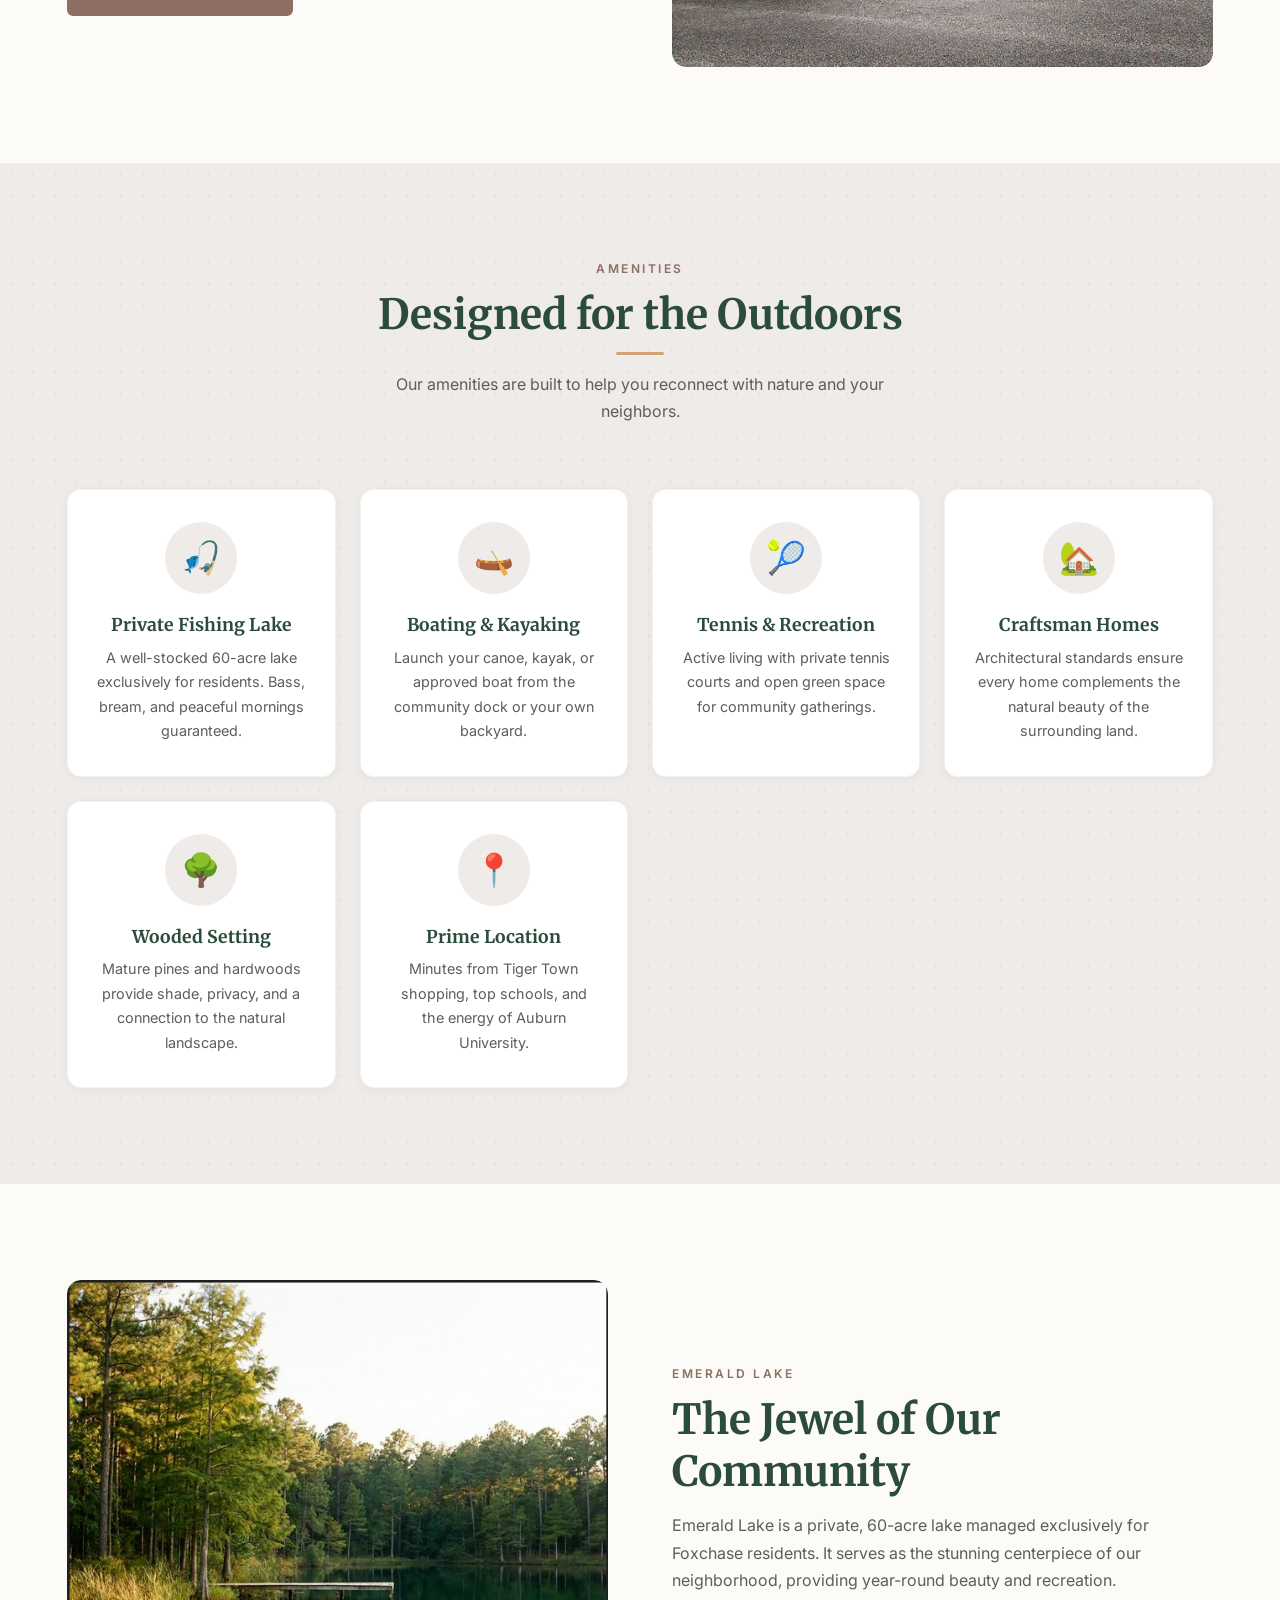
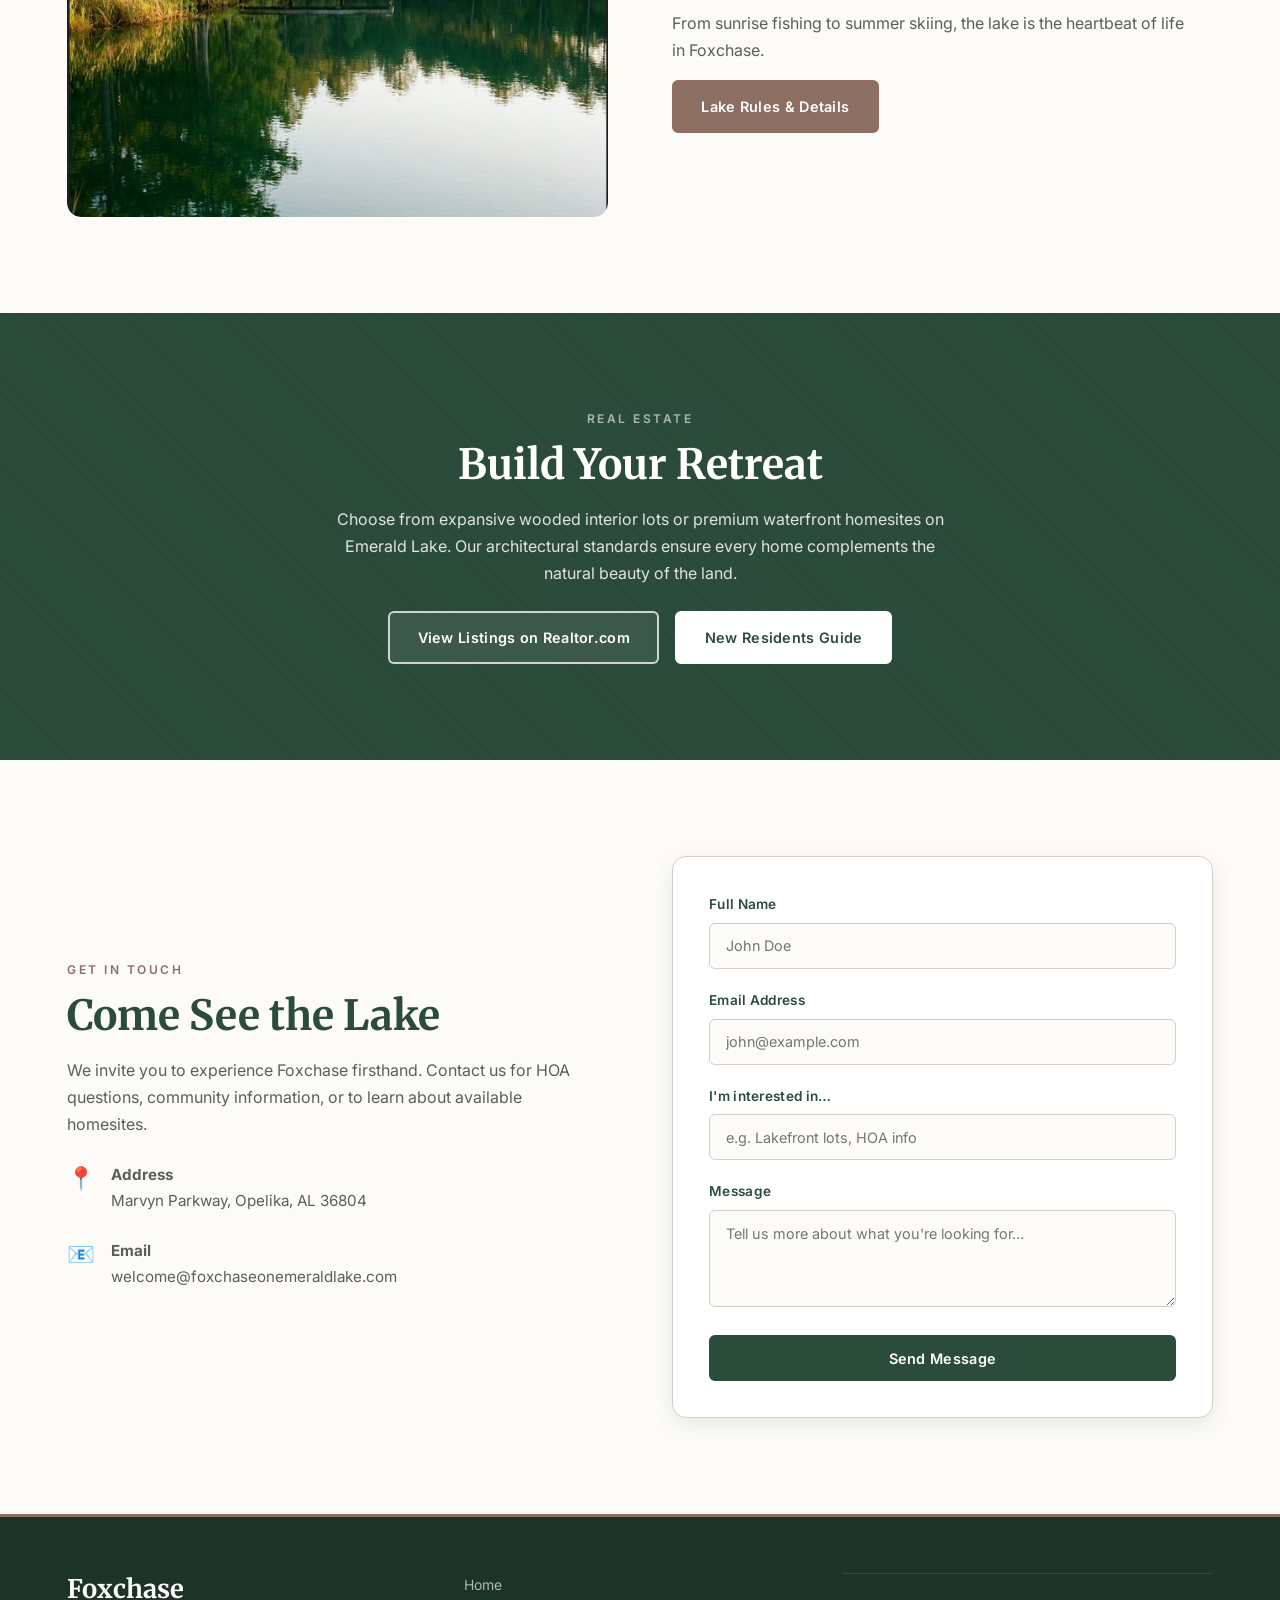
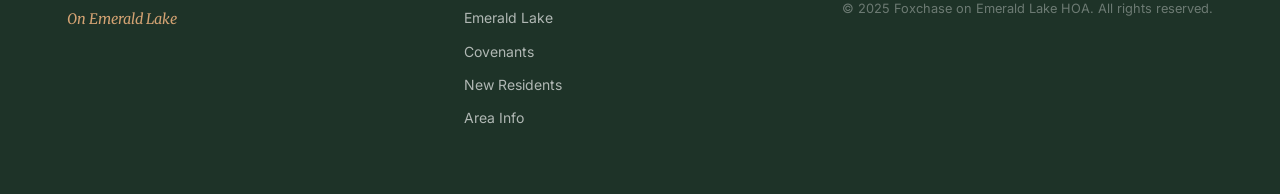
==== commit 3b185feb: "Modernize site design for Foxchase on Emerald Lake - Rebuilt index.html with correct content (Opelik" ====
--- a/index.html
+++ b/index.html
@@ -1,205 +1,259 @@
-<!DOCTYPE html>
-<html lang="en">
-
-<head>
-    <meta charset="UTF-8">
-    <meta name="viewport" content="width=device-width, initial-scale=1.0">
-    <title>Foxchase on Emerald Lake | Rustic Lakeside Living in Opelika</title>
-    <meta name="description"
-        content="Discover Foxchase on Emerald Lake—a secluded, wooded community in Opelika, AL featuring a 60-acre private lake and craftsman homes.">
-    <link rel="stylesheet" href="styles.css">
-    <link rel="preconnect" href="https://fonts.googleapis.com">
-    <link rel="preconnect" href="https://fonts.gstatic.com" crossorigin>
-    <!-- Changed to Merriweather for a more "woodsy" serif and Inter for modern readability -->
-    <link
-        href="https://fonts.googleapis.com/css2?family=Merriweather:ital,wght@0,300;0,400;0,700;0,900;1,300&family=Inter:wght@300;400;500;600&display=swap"
-        rel="stylesheet">
-    <script src="script.js" defer></script>
-</head>
-
-<body>
-    <header class="site-header">
-        <div class="container header-container">
-            <a href="#" class="logo">
-                <span class="logo-icon">🌲</span>
-                <div>
-                    Foxchase
-                    <span class="accent">on Emerald Lake</span>
-                </div>
-            </a>
-            <nav class="main-nav">
-                <button class="mobile-menu-toggle" aria-label="Toggle navigation">
-                    <span class="bar"></span>
-                    <span class="bar"></span>
-                    <span class="bar"></span>
-                </button>
-                <ul class="nav-links">
-                    <li><a href="index.html" class="active">Home</a></li>
-                    <li><a href="emerald-lake.html">Emerald Lake</a></li>
-                    <li><a href="covenants.html">Covenants</a></li>
-                    <li><a href="new-residents.html">New Residents</a></li>
-                    <li><a href="area-info.html">Area Information</a></li>
-                    <!-- <li><a href="https://neighborhoodnet.netlify.app/" class="btn btn-primary"
-                            id="resident-portal-link">Resident Portal</a></li> -->
-                </ul>
-            </nav>
-        </div>
-    </header>
-
-    <main>
-        <section id="home" class="hero-section">
-            <div class="hero-bg">
-                <!-- Unsplash Placeholder: Forest/Lake view -->
-                <img src="images/frontentrance3.jpg" alt="Foxchase Front Entrance" loading="eager">
-            </div>
-            <div class="hero-overlay"></div>
-            <div class="container hero-content">
-                <h1 class="fade-in-up">Opelika's Premier Lakeside Community</h1>
-                <p class="fade-in-up delay-1">Discover Foxchase on Emerald Lake—a secluded, wooded community featuring a
-                    60-acre private lake and craftsman homes.</p>
-                <div class="hero-actions fade-in-up delay-2">
-                    <a href="#about" class="btn btn-outline">Explore the Lifestyle</a>
-                    <a href="https://www.realtor.com/realestateandhomes-search/Opelika_AL/keyword-Foxchase"
-                        target="_blank" rel="noopener noreferrer" class="btn btn-primary">View Current Listings</a>
-                </div>
-            </div>
-        </section>
-
-        <section id="about" class="section about-section">
-            <div class="container grid-2-col">
-                <div class="content-block">
-                    <span class="overline">The Community</span>
-                    <h2>Where Nature Meets Neighborhood</h2>
-                    <p>Hidden amidst towering pines and hardwoods, Foxchase feels worlds away, yet is just minutes from
-                        downtown Opelika and Auburn University.</p>
-                    <p>At the heart of our community lies the pristine 60-acre Emerald Lake. Whether you're casting a
-                        line at dawn, paddling through the mist, or simply enjoying the view from your porch, life here
-                        moves at a gentler pace.</p>
-                    <a href="#amenities" class="btn btn-secondary">See Our Amenities</a>
-                </div>
-                <div class="image-block">
-                    <!-- Unsplash Placeholder: Wooded Path/Cabin vibe -->
-                    <img src="images/frontentrance3.jpg" alt="Foxchase Front Entrance">
-                </div>
-            </div>
-        </section>
-
-        <section id="amenities" class="section amenities-section">
-            <div class="container">
-                <div class="section-header text-center">
-                    <span class="overline">Amenities</span>
-                    <h2>Designed for the Outdoors</h2>
-                    <p>Our amenities are built to help you reconnect with nature and your neighbors.</p>
-                </div>
-
-                <div class="amenities-grid">
-                    <div class="amenity-card">
-                        <div class="icon-box">�</div>
-                        <h3>Private Fishing Lake</h3>
-                        <p>A well-stocked 60-acre lake exclusively for residents. Bass, bream, and peaceful mornings
-                            guaranteed.</p>
-                    </div>
-                    <div class="amenity-card">
-                        <div class="icon-box">🛶</div>
-                        <h3>Boating & Kayaking</h3>
-                        <p>Launch your canoe or electric boat from the community dock or your own backyard.</p>
-                    </div>
-
-                    <div class="amenity-card">
-                        <div class="icon-box">🎾</div>
-                        <h3>Tennis & Park</h3>
-                        <p>Active living with private tennis courts and a gathered green space for community events.</p>
-                    </div>
-                </div>
-            </div>
-        </section>
-
-        <section id="homes" class="section highlight-section">
-            <div class="container">
-                <div class="highlight-content text-center">
-                    <h2>Build Your Retreat</h2>
-                    <p>Choose from expansive wooded interior lots or premium waterfront homesites. Our architectural
-                        standards ensure every home complements the natural beauty of the land.</p>
-
-                    <br>
-                    <a href="https://www.realtor.com/realestateandhomes-search/Opelika_AL/keyword-Foxchase"
-                        target="_blank" rel="noopener noreferrer" class="btn btn-outline margin-top-md">View Listings on
-                        Realtor.com</a>
-                </div>
-            </div>
-        </section>
-
-        <section id="contact" class="section contact-section">
-            <div class="container grid-2-col">
-                <div class="contact-info">
-                    <span class="overline">Get in Touch</span>
-                    <h2>Come See the Lake</h2>
-                    <p>We invite you to experience Foxchase firsthand. Contact us for HOA questions or community
-                        information.</p>
-
-                    <ul class="contact-list">
-                        <li>
-                            <span class="contact-icon">📍</span>
-                            <div>
-                                <strong>Address</strong><br>
-                                Marvyn Parkway, Opelika, AL 36804
-                            </div>
-                        </li>
-                        <li>
-                            <span class="contact-icon">📧</span>
-                            <div>
-                                <strong>Email</strong><br>
-                                welcome@foxchaseonemeraldlake.com
-                            </div>
-                        </li>
-                    </ul>
-                </div>
-                <form class="contact-form">
-                    <div class="form-group">
-                        <label for="name">Full Name</label>
-                        <input type="text" id="name" placeholder="John Doe" required>
-                    </div>
-                    <div class="form-group">
-                        <label for="email">Email Address</label>
-                        <input type="email" id="email" placeholder="john@example.com" required>
-                    </div>
-                    <div class="form-group">
-                        <label for="interest">I'm interested in...</label>
-                        <input type="text" id="interest" placeholder="e.g. Lakefront lots, Home tour">
-                    </div>
-                    <div class="form-group">
-                        <label for="message">Message</label>
-                        <textarea id="message" rows="4" placeholder="Tell us more about what you're looking for..."
-                            required></textarea>
-                    </div>
-                    <button type="submit" class="btn btn-primary full-width">Send Message</button>
-                </form>
-            </div>
-        </section>
-    </main>
-
-    <footer class="site-footer">
-        <div class="container">
-            <div class="footer-content">
-                <div class="footer-brand">
-                    <h3>Foxchase</h3>
-                    <p>On Emerald Lake</p>
-                </div>
-                <div class="footer-links">
-                    <a href="index.html">Home</a>
-                    <a href="announcements.html">Announcements</a>
-                    <a href="emerald-lake.html">Emerald Lake</a>
-                    <a href="covenants.html">Covenants</a>
-                    <a href="new-residents.html">New Residents</a>
-                    <a href="area-info.html">Area Info</a>
-                    <!-- <a href="https://neighborhoodnet.netlify.app/">Resident Portal</a> -->
-                </div>
-                <div class="copyright">
-                    <p>&copy; 2024 Foxchase on Emerald Lake HOA. All rights reserved.</p>
-                </div>
-            </div>
-        </div>
-    </footer>
-</body>
-
-</html>+<!DOCTYPE html>
+<html lang="en">
+
+<head>
+    <meta charset="UTF-8">
+    <meta name="viewport" content="width=device-width, initial-scale=1.0">
+    <title>Foxchase on Emerald Lake | Lakeside Living in Opelika, AL</title>
+    <meta name="description"
+        content="Discover Foxchase on Emerald Lake—a secluded, wooded community in Opelika, AL featuring a 60-acre private lake and craftsman homes.">
+    <link rel="stylesheet" href="styles.css">
+    <link rel="preconnect" href="https://fonts.googleapis.com">
+    <link rel="preconnect" href="https://fonts.gstatic.com" crossorigin>
+    <link
+        href="https://fonts.googleapis.com/css2?family=Merriweather:ital,wght@0,300;0,400;0,700;0,900;1,300&family=Inter:wght@300;400;500;600&display=swap"
+        rel="stylesheet">
+    <script src="script.js" defer></script>
+</head>
+
+<body>
+    <header class="site-header">
+        <div class="container header-container">
+            <a href="index.html" class="logo">
+                <span class="logo-icon">🌲</span>
+                <div>
+                    Foxchase
+                    <span class="accent">on Emerald Lake</span>
+                </div>
+            </a>
+            <nav class="main-nav">
+                <button class="mobile-menu-toggle" aria-label="Toggle navigation">
+                    <span class="bar"></span>
+                    <span class="bar"></span>
+                    <span class="bar"></span>
+                </button>
+                <ul class="nav-links">
+                    <li><a href="index.html" class="active">Home</a></li>
+                    <li><a href="emerald-lake.html">Emerald Lake</a></li>
+                    <li><a href="covenants.html">Covenants</a></li>
+                    <li><a href="new-residents.html">New Residents</a></li>
+                    <li><a href="area-info.html">Area Information</a></li>
+                    <!-- <li><a href="https://neighborhoodnet.netlify.app/" class="btn btn-primary">Resident Portal</a></li> -->
+                </ul>
+            </nav>
+        </div>
+    </header>
+
+    <main>
+
+        <!-- HERO -->
+        <section id="home" class="hero-section">
+            <div class="hero-bg">
+                <img src="images/frontentrance3.jpg" alt="Foxchase Front Entrance" loading="eager">
+            </div>
+            <div class="hero-overlay"></div>
+            <div class="container hero-content">
+                <span class="hero-eyebrow">Opelika, Alabama</span>
+                <h1 class="fade-in-up">Where the Lake<br>Is Your Backyard</h1>
+                <p class="fade-in-up delay-1">A secluded, wooded community built around the pristine 60-acre Emerald Lake — just minutes from downtown Opelika and Auburn University.</p>
+                <div class="hero-actions fade-in-up delay-2">
+                    <a href="#about" class="btn btn-outline">Explore the Community</a>
+                    <a href="https://www.realtor.com/realestateandhomes-search/Opelika_AL/keyword-Foxchase"
+                        target="_blank" rel="noopener noreferrer" class="btn btn-primary">View Listings</a>
+                </div>
+            </div>
+        </section>
+
+        <!-- STAT STRIP -->
+        <div class="stat-strip">
+            <div class="container stat-strip-inner">
+                <div class="stat-item">
+                    <span class="stat-num">60</span>
+                    <span class="stat-label">Acre Private Lake</span>
+                </div>
+                <div class="stat-divider"></div>
+                <div class="stat-item">
+                    <span class="stat-num">Est.</span>
+                    <span class="stat-label">Opelika's Premier<br>Lake Community</span>
+                </div>
+                <div class="stat-divider"></div>
+                <div class="stat-item">
+                    <span class="stat-num">~15</span>
+                    <span class="stat-label">Min to Auburn University</span>
+                </div>
+            </div>
+        </div>
+
+        <!-- ABOUT -->
+        <section id="about" class="section about-section">
+            <div class="container grid-2-col">
+                <div class="content-block">
+                    <span class="overline">The Community</span>
+                    <h2>Where Nature Meets Neighborhood</h2>
+                    <p>Hidden amidst towering pines and hardwoods, Foxchase feels worlds away, yet is just minutes from
+                        downtown Opelika and Auburn University.</p>
+                    <p>At the heart of our community lies the pristine 60-acre Emerald Lake. Whether you're casting a
+                        line at dawn, paddling through the morning mist, or simply enjoying the view from your porch,
+                        life here moves at a gentler pace.</p>
+                    <a href="emerald-lake.html" class="btn btn-secondary">Discover Emerald Lake</a>
+                </div>
+                <div class="image-block">
+                    <img src="images/frontentrance3.jpg" alt="Foxchase Front Entrance">
+                </div>
+            </div>
+        </section>
+
+        <!-- AMENITIES -->
+        <section id="amenities" class="section amenities-section">
+            <div class="container">
+                <div class="section-header text-center">
+                    <span class="overline">Amenities</span>
+                    <h2>Designed for the Outdoors</h2>
+                    <p>Our amenities are built to help you reconnect with nature and your neighbors.</p>
+                </div>
+
+                <div class="amenities-grid">
+                    <div class="amenity-card">
+                        <div class="icon-box">🎣</div>
+                        <h3>Private Fishing Lake</h3>
+                        <p>A well-stocked 60-acre lake exclusively for residents. Bass, bream, and peaceful mornings guaranteed.</p>
+                    </div>
+                    <div class="amenity-card">
+                        <div class="icon-box">🛶</div>
+                        <h3>Boating & Kayaking</h3>
+                        <p>Launch your canoe, kayak, or approved boat from the community dock or your own backyard.</p>
+                    </div>
+                    <div class="amenity-card">
+                        <div class="icon-box">🎾</div>
+                        <h3>Tennis & Recreation</h3>
+                        <p>Active living with private tennis courts and open green space for community gatherings.</p>
+                    </div>
+                    <div class="amenity-card">
+                        <div class="icon-box">🏡</div>
+                        <h3>Craftsman Homes</h3>
+                        <p>Architectural standards ensure every home complements the natural beauty of the surrounding land.</p>
+                    </div>
+                    <div class="amenity-card">
+                        <div class="icon-box">🌳</div>
+                        <h3>Wooded Setting</h3>
+                        <p>Mature pines and hardwoods provide shade, privacy, and a connection to the natural landscape.</p>
+                    </div>
+                    <div class="amenity-card">
+                        <div class="icon-box">📍</div>
+                        <h3>Prime Location</h3>
+                        <p>Minutes from Tiger Town shopping, top schools, and the energy of Auburn University.</p>
+                    </div>
+                </div>
+            </div>
+        </section>
+
+        <!-- LAKE HIGHLIGHT -->
+        <section id="lake" class="section">
+            <div class="container grid-2-col">
+                <div class="image-block">
+                    <img src="images/emeraldlakedock.png" alt="Emerald Lake Dock">
+                </div>
+                <div class="content-block">
+                    <span class="overline">Emerald Lake</span>
+                    <h2>The Jewel of Our Community</h2>
+                    <p>Emerald Lake is a private, 60-acre lake managed exclusively for Foxchase residents. It serves as
+                        the stunning centerpiece of our neighborhood, providing year-round beauty and recreation.</p>
+                    <p>From sunrise fishing to summer skiing, the lake is the heartbeat of life in Foxchase.</p>
+                    <a href="emerald-lake.html" class="btn btn-secondary">Lake Rules & Details</a>
+                </div>
+            </div>
+        </section>
+
+        <!-- HOMES / LISTINGS -->
+        <section id="homes" class="section highlight-section">
+            <div class="container">
+                <div class="highlight-content text-center">
+                    <span class="overline" style="color: rgba(255,255,255,0.6);">Real Estate</span>
+                    <h2>Build Your Retreat</h2>
+                    <p>Choose from expansive wooded interior lots or premium waterfront homesites on Emerald Lake. Our
+                        architectural standards ensure every home complements the natural beauty of the land.</p>
+                    <div class="hero-actions margin-top-md">
+                        <a href="https://www.realtor.com/realestateandhomes-search/Opelika_AL/keyword-Foxchase"
+                            target="_blank" rel="noopener noreferrer" class="btn btn-outline">View Listings on
+                            Realtor.com</a>
+                        <a href="new-residents.html" class="btn btn-light">New Residents Guide</a>
+                    </div>
+                </div>
+            </div>
+        </section>
+
+        <!-- CONTACT -->
+        <section id="contact" class="section contact-section">
+            <div class="container grid-2-col">
+                <div class="contact-info">
+                    <span class="overline">Get in Touch</span>
+                    <h2>Come See the Lake</h2>
+                    <p>We invite you to experience Foxchase firsthand. Contact us for HOA questions, community
+                        information, or to learn about available homesites.</p>
+
+                    <ul class="contact-list">
+                        <li>
+                            <span class="contact-icon">📍</span>
+                            <div>
+                                <strong>Address</strong><br>
+                                Marvyn Parkway, Opelika, AL 36804
+                            </div>
+                        </li>
+                        <li>
+                            <span class="contact-icon">📧</span>
+                            <div>
+                                <strong>Email</strong><br>
+                                welcome@foxchaseonemeraldlake.com
+                            </div>
+                        </li>
+                    </ul>
+                </div>
+                <form class="contact-form">
+                    <div class="form-group">
+                        <label for="name">Full Name</label>
+                        <input type="text" id="name" placeholder="John Doe" required>
+                    </div>
+                    <div class="form-group">
+                        <label for="email">Email Address</label>
+                        <input type="email" id="email" placeholder="john@example.com" required>
+                    </div>
+                    <div class="form-group">
+                        <label for="interest">I'm interested in…</label>
+                        <input type="text" id="interest" placeholder="e.g. Lakefront lots, HOA info">
+                    </div>
+                    <div class="form-group">
+                        <label for="message">Message</label>
+                        <textarea id="message" rows="4"
+                            placeholder="Tell us more about what you're looking for…" required></textarea>
+                    </div>
+                    <button type="submit" class="btn btn-primary full-width">Send Message</button>
+                </form>
+            </div>
+        </section>
+
+    </main>
+
+    <footer class="site-footer">
+        <div class="container">
+            <div class="footer-content">
+                <div class="footer-brand">
+                    <h3>Foxchase</h3>
+                    <p>On Emerald Lake</p>
+                </div>
+                <div class="footer-links">
+                    <a href="index.html">Home</a>
+                    <a href="emerald-lake.html">Emerald Lake</a>
+                    <a href="covenants.html">Covenants</a>
+                    <a href="new-residents.html">New Residents</a>
+                    <a href="area-info.html">Area Info</a>
+                </div>
+                <div class="copyright">
+                    <p>&copy; 2025 Foxchase on Emerald Lake HOA. All rights reserved.</p>
+                </div>
+            </div>
+        </div>
+    </footer>
+
+</body>
+
+</html>
--- a/styles.css
+++ b/styles.css
@@ -1,723 +1,683 @@
-:root {
-  /* Woodsy / Nature Theme Palette */
-  --color-primary: #2c4c3b;
-  /* Deep Pine Green */
-  --color-primary-light: #4a7c64;
-  /* Lighter fern green */
-  --color-secondary: #8d6e63;
-  /* Warm Earthy Brown */
-  --color-secondary-hover: #6d4c41;
-  /* Darker wood tone */
-  --color-accent: #d4a373;
-  /* Soft Gold/Wood tone */
-
-  --color-text-main: #2d2d2d;
-  /* Soft charcoal */
-  --color-text-muted: #5d5d5d;
-  --color-text-light: #fefefe;
-
-  --color-background: #fdfbf7;
-  /* Off-white/Eggshell */
-  --color-surface: #efebe9;
-  /* Light grayish brown/taupe */
-  --color-surface-dim: #e4e0de;
-  --color-border: #d7ccc8;
-
-  /* Typography */
-  --font-family-heading: 'Merriweather', serif;
-  /* More rustic/editorial */
-  --font-family-body: 'Inter', sans-serif;
-
-  /* Spacing (Mobile Base) */
-  --spacing-xs: 0.5rem;
-  --spacing-sm: 1rem;
-  --spacing-md: 1.5rem;
-  --spacing-lg: 3rem;
-  --spacing-xl: 4rem;
-
-  /* Components */
-  --border-radius-sm: 4px;
-  --border-radius-md: 12px;
-  --border-radius-lg: 24px;
-  --shadow-sm: 0 2px 4px rgba(44, 76, 59, 0.05);
-  /* Tinted shadow */
-  --shadow-md: 0 6px 16px rgba(44, 76, 59, 0.08);
-  --shadow-lg: 0 15px 30px rgba(44, 76, 59, 0.12);
-  --transition-speed: 0.3s;
-}
-
-/* Global Reset */
-* {
-  margin: 0;
-  padding: 0;
-  box-sizing: border-box;
-}
-
-html {
-  scroll-behavior: smooth;
-  font-size: 16px;
-}
-
-body {
-  font-family: var(--font-family-body);
-  color: var(--color-text-main);
-  background-color: var(--color-background);
-  line-height: 1.65;
-  overflow-x: hidden;
-}
-
-/* Typography */
-h1,
-h2,
-h3,
-h4,
-h5,
-h6 {
-  font-family: var(--font-family-heading);
-  color: var(--color-primary);
-  font-weight: 700;
-  line-height: 1.3;
-}
-
-h1 {
-  font-size: 3.2rem;
-  margin-bottom: var(--spacing-sm);
-}
-
-h2 {
-  font-size: 2.5rem;
-  margin-bottom: var(--spacing-sm);
-  position: relative;
-  display: inline-block;
-}
-
-h3 {
-  font-size: 1.5rem;
-  margin-bottom: var(--spacing-xs);
-}
-
-p {
-  margin-bottom: var(--spacing-sm);
-  color: var(--color-text-muted);
-}
-
-a {
-  text-decoration: none;
-  color: var(--color-primary);
-  transition: color var(--transition-speed);
-  font-weight: 600;
-}
-
-a:hover {
-  color: var(--color-secondary);
-}
-
-.overline {
-  display: block;
-  text-transform: uppercase;
-  font-size: 0.8rem;
-  letter-spacing: 2px;
-  color: var(--color-secondary);
-  font-weight: 700;
-  margin-bottom: var(--spacing-xs);
-}
-
-/* Layout Utilities */
-.container {
-  width: 90%;
-  max-width: 1400px;
-  margin: 0 auto;
-  padding: 0 var(--spacing-sm);
-}
-
-.section {
-  padding: var(--spacing-xl) 0;
-}
-
-.grid-2-col {
-  display: grid;
-  grid-template-columns: 1fr;
-  gap: var(--spacing-lg);
-}
-
-@media (min-width: 768px) {
-  .grid-2-col {
-    grid-template-columns: 1fr 1fr;
-    align-items: center;
-  }
-}
-
-.text-center {
-  text-align: center;
-}
-
-/* Buttons */
-.btn {
-  display: inline-block;
-  padding: 0.9em 2em;
-  font-family: var(--font-family-body);
-  font-weight: 600;
-  border-radius: var(--border-radius-sm);
-  cursor: pointer;
-  border: 2px solid transparent;
-  transition: all var(--transition-speed);
-  letter-spacing: 0.5px;
-}
-
-.btn-primary {
-  background-color: var(--color-primary);
-  color: white;
-  border-color: var(--color-primary);
-}
-
-.btn-primary:hover {
-  background-color: var(--color-primary-light);
-  border-color: var(--color-primary-light);
-  transform: translateY(-2px);
-  box-shadow: var(--shadow-md);
-}
-
-.btn-secondary {
-  background-color: var(--color-secondary);
-  color: white;
-}
-
-.btn-secondary:hover {
-  background-color: var(--color-secondary-hover);
-}
-
-.btn-outline {
-  border-color: white;
-  color: white;
-  background: rgba(255, 255, 255, 0.1);
-  -webkit-backdrop-filter: blur(4px);
-  backdrop-filter: blur(4px);
-}
-
-.btn-outline:hover {
-  background: white;
-  color: var(--color-primary);
-}
-
-.btn-light {
-  background: white;
-  color: var(--color-primary);
-}
-
-.btn-light:hover {
-  background: var(--color-surface);
-}
-
-.full-width {
-  width: 100%;
-}
-
-/* Utilities */
-.margin-top-md {
-  margin-top: 1.5rem;
-}
-
-.highlight-image-container {
-  margin-top: 2rem;
-}
-
-.highlight-image {
-  max-width: 100%;
-  border-radius: var(--border-radius-md);
-  box-shadow: var(--shadow-xl);
-  max-height: 500px;
-  object-fit: cover;
-}
-
-.contact-icon {
-  font-size: 1.5rem;
-}
-
-/* Header */
-.site-header {
-  position: sticky;
-  top: 0;
-  z-index: 1000;
-  background: rgba(253, 251, 247, 0.9);
-  /* Matches bg color */
-  -webkit-backdrop-filter: blur(12px);
-  backdrop-filter: blur(12px);
-  border-bottom: 1px solid rgba(0, 0, 0, 0.05);
-  padding: var(--spacing-sm) 0;
-}
-
-.header-container {
-  display: flex;
-  justify-content: space-between;
-  align-items: center;
-}
-
-.logo {
-  font-family: var(--font-family-heading);
-  font-size: 1.5rem;
-  font-weight: 700;
-  color: var(--color-primary);
-  display: flex;
-  align-items: center;
-  gap: 0.5rem;
-  white-space: nowrap;
-}
-
-.logo-icon {
-  font-size: 1.4rem;
-}
-
-.logo .accent {
-  font-weight: 400;
-  font-style: italic;
-  font-size: 0.8em;
-  color: var(--color-secondary);
-  margin-left: 0.2rem;
-}
-
-.main-nav ul {
-  list-style: none;
-  display: none;
-  /* Hidden on mobile by default */
-}
-
-@media (min-width: 1200px) {
-  .main-nav ul {
-    display: flex;
-    gap: 1rem;
-    align-items: center;
-  }
-}
-
-.nav-links a {
-  font-weight: 500;
-  color: var(--color-text-main);
-  position: relative;
-  font-size: 0.9rem;
-}
-
-.nav-links a:not(.btn):hover {
-  color: var(--color-primary);
-}
-
-.nav-links .btn-primary {
-  color: white;
-}
-
-/* Hero Section */
-.hero-section {
-  position: relative;
-  height: 66vh;
-  min-height: 500px;
-  display: flex;
-  align-items: center;
-  justify-content: center;
-  text-align: center;
-  color: white;
-  overflow: hidden;
-  border-bottom-left-radius: 0;
-  border-bottom-right-radius: 0;
-}
-
-.hero-bg {
-  position: absolute;
-  top: 0;
-  left: 0;
-  width: 100%;
-  height: 100%;
-  z-index: -2;
-}
-
-.hero-bg img {
-  width: 100%;
-  height: 100%;
-  object-fit: cover;
-  object-position: center;
-  /* Ensures focus on the main part */
-}
-
-/* Overlay gradient for better text readability */
-.hero-overlay {
-  position: absolute;
-  top: 0;
-  left: 0;
-  width: 100%;
-  height: 100%;
-  background: linear-gradient(to bottom, rgba(44, 76, 59, 0.3), rgba(44, 76, 59, 0.7));
-  z-index: -1;
-}
-
-.hero-content {
-  max-width: 800px;
-}
-
-.hero-content h1 {
-  color: white;
-  font-size: 4rem;
-  margin-bottom: var(--spacing-sm);
-  text-shadow: 0 4px 8px rgba(0, 0, 0, 0.2);
-  letter-spacing: -1px;
-}
-
-.hero-content p {
-  color: rgba(255, 255, 255, 0.95);
-  font-size: 1.3rem;
-  max-width: 650px;
-  margin: 0 auto var(--spacing-md);
-  font-weight: 300;
-}
-
-@media (max-width: 768px) {
-  .hero-content h1 {
-    font-size: 2.8rem;
-  }
-}
-
-/* About Section */
-.about-section {
-  position: relative;
-}
-
-.about-section h2::after {
-  content: "";
-  display: block;
-  width: 60px;
-  height: 3px;
-  background-color: var(--color-accent);
-  margin-top: 10px;
-}
-
-.image-block {
-  position: relative;
-}
-
-.image-block img {
-  width: 100%;
-  border-radius: var(--border-radius-md);
-  box-shadow: var(--shadow-lg);
-  transition: transform var(--transition-speed);
-}
-
-.image-block img:hover {
-  transform: scale(1.02);
-}
-
-/* Amenities Section */
-.amenities-section {
-  background-color: var(--color-surface);
-  /* Optional texture pattern */
-  background-image: radial-gradient(var(--color-surface-dim) 1px, transparent 1px);
-  background-size: 20px 20px;
-}
-
-.amenities-grid {
-  display: grid;
-  grid-template-columns: repeat(auto-fit, minmax(260px, 1fr));
-  gap: var(--spacing-md);
-  margin-top: var(--spacing-lg);
-}
-
-.amenity-card {
-  background: white;
-  padding: var(--spacing-md);
-  border-radius: var(--border-radius-md);
-  box-shadow: var(--shadow-sm);
-  text-align: center;
-  transition: all var(--transition-speed);
-  border: 1px solid rgba(0, 0, 0, 0.03);
-}
-
-.amenity-card:hover {
-  transform: translateY(-8px);
-  box-shadow: var(--shadow-xl);
-  border-color: var(--color-primary-light);
-}
-
-.amenity-card .icon-box {
-  background: var(--color-surface);
-  width: 80px;
-  height: 80px;
-  line-height: 80px;
-  border-radius: 50%;
-  margin: 0 auto var(--spacing-sm);
-  font-size: 2.5rem;
-}
-
-/* Highlight/Homes Section */
-.highlight-section {
-  position: relative;
-  background-color: var(--color-primary);
-  color: white;
-  padding: var(--spacing-xl) 0;
-  overflow: hidden;
-}
-
-/* Wood texture feel via gradient */
-.highlight-section::before {
-  content: "";
-  position: absolute;
-  top: 0;
-  left: 0;
-  right: 0;
-  bottom: 0;
-  opacity: 0.1;
-  background: repeating-linear-gradient(45deg,
-      #000,
-      #000 2px,
-      transparent 2px,
-      transparent 8px);
-  z-index: 1;
-}
-
-.highlight-content {
-  position: relative;
-  z-index: 2;
-}
-
-.highlight-content h2 {
-  color: white;
-}
-
-.highlight-content p {
-  color: rgba(255, 255, 255, 0.9);
-  max-width: 700px;
-  margin: 0 auto var(--spacing-md);
-  font-size: 1.1rem;
-}
-
-/* Contact Section */
-.contact-section {
-  background-color: var(--color-background);
-}
-
-.contact-info {
-  padding-right: var(--spacing-md);
-}
-
-.contact-list {
-  list-style: none;
-  margin-top: var(--spacing-md);
-}
-
-.contact-list li {
-  margin-bottom: var(--spacing-sm);
-  display: flex;
-  align-items: center;
-  gap: var(--spacing-sm);
-  font-size: 1.1rem;
-}
-
-.contact-form {
-  background: white;
-  padding: var(--spacing-md);
-  border-radius: var(--border-radius-md);
-  box-shadow: var(--shadow-md);
-  border: 1px solid var(--color-border);
-}
-
-.form-group {
-  margin-bottom: var(--spacing-sm);
-}
-
-.form-group label {
-  display: block;
-  margin-bottom: 0.5rem;
-  font-weight: 600;
-  font-size: 0.9rem;
-  color: var(--color-primary);
-}
-
-.form-group input,
-.form-group textarea {
-  width: 100%;
-  padding: 1rem;
-  border: 1px solid var(--color-border);
-  border-radius: var(--border-radius-sm);
-  font-family: var(--font-family-body);
-  background-color: var(--color-background);
-  transition: border-color 0.2s;
-}
-
-.form-group input:focus,
-.form-group textarea:focus {
-  outline: none;
-  border-color: var(--color-primary);
-  background-color: white;
-}
-
-/* Footer */
-.site-footer {
-  background-color: #1e3328;
-  /* Darker pine */
-  color: white;
-  padding: var(--spacing-xl) 0 var(--spacing-md);
-  font-size: 0.95rem;
-  border-top: 4px solid var(--color-secondary);
-}
-
-.footer-content {
-  display: flex;
-  flex-direction: column;
-  align-items: center;
-  gap: var(--spacing-md);
-  text-align: center;
-  margin-bottom: var(--spacing-lg);
-}
-
-.footer-brand h3 {
-  color: white;
-  margin-bottom: 0.2rem;
-  font-size: 1.8rem;
-}
-
-.footer-brand p {
-  color: var(--color-accent);
-  font-style: italic;
-  font-family: var(--font-family-heading);
-}
-
-.footer-links {
-  display: flex;
-  gap: var(--spacing-md);
-  flex-wrap: wrap;
-  justify-content: center;
-}
-
-.footer-links a {
-  color: rgba(255, 255, 255, 0.7);
-  text-transform: uppercase;
-  font-size: 0.8rem;
-  letter-spacing: 1px;
-}
-
-.footer-links a:hover {
-  color: var(--color-accent);
-}
-
-.copyright {
-  text-align: center;
-  padding-top: var(--spacing-md);
-  border-top: 1px solid rgba(255, 255, 255, 0.1);
-  color: rgba(255, 255, 255, 0.4);
-  font-size: 0.8rem;
-}
-
-/* Animations */
-.fade-in-up {
-  opacity: 0;
-  animation: fadeInUp 1s ease-out forwards;
-}
-
-.fade-in-section {
-  opacity: 0;
-  transform: translateY(20px);
-  transition: opacity 0.8s ease-out, transform 0.8s ease-out;
-  will-change: opacity, visibility;
-}
-
-.fade-in-section.visible {
-  opacity: 1;
-  transform: none;
-}
-
-.delay-1 {
-  animation-delay: 0.2s;
-}
-
-.delay-2 {
-  animation-delay: 0.4s;
-}
-
-@keyframes fadeInUp {
-  from {
-    opacity: 0;
-    transform: translateY(30px);
-  }
-
-  to {
-    opacity: 1;
-    transform: translateY(0);
-  }
-}
-
-/* Mobile Menu */
-.mobile-menu-toggle {
-  display: none;
-  background: none;
-  border: none;
-  cursor: pointer;
-  z-index: 1001;
-}
-
-.bar {
-  display: block;
-  width: 25px;
-  height: 3px;
-  margin: 5px auto;
-  transition: all 0.3s ease-in-out;
-  background-color: var(--color-primary);
-}
-
-@media (max-width: 1200px) {
-  .mobile-menu-toggle {
-    display: block;
-  }
-
-  .nav-links {
-    position: fixed;
-    left: -100%;
-    top: 70px;
-    gap: 0;
-    flex-direction: column;
-    background-color: var(--color-background);
-    width: 100%;
-    text-align: center;
-    transition: 0.3s;
-    box-shadow: 0 10px 27px rgba(0, 0, 0, 0.05);
-    padding-bottom: 2rem;
-  }
-
-  .nav-links.active {
-    left: 0;
-    display: flex;
-  }
-
-  .nav-links li {
-    margin: 1.5rem 0;
-  }
-}
-
-/* =========================================
-   RESPONSIVE BREAKPOINTS
-   ========================================= */
-
-/* Tablet (Portrait) & Large Phones */
-@media (min-width: 768px) {
-  :root {
-    --spacing-md: 2rem;
-    --spacing-lg: 4rem;
-    --spacing-xl: 5rem;
-  }
-
-  h1 {
-    font-size: 3.5rem;
-  }
-
-  .hero-content h1 {
-    font-size: 4.2rem;
-  }
-}
-
-/* Laptop / Small Desktop */
-@media (min-width: 1024px) {
-  :root {
-    --spacing-xl: 6rem;
-  }
-}
-
-/* Large Desktop */
-@media (min-width: 1440px) {
-  .container {
-    max-width: 1500px;
-  }
-}+:root {
+  /* Nature / Woodsy Theme Palette */
+  --color-primary: #2c4c3b;        /* Deep Pine Green */
+  --color-primary-light: #4a7c64;  /* Fern green */
+  --color-secondary: #8d6e63;      /* Earthy Brown */
+  --color-secondary-hover: #6d4c41;
+  --color-accent: #d4a373;         /* Warm Gold */
+
+  --color-text-main: #2d2d2d;
+  --color-text-muted: #5d5d5d;
+  --color-text-light: #fefefe;
+
+  --color-background: #fdfbf7;     /* Eggshell */
+  --color-surface: #efebe9;
+  --color-surface-dim: #e4e0de;
+  --color-border: #d7ccc8;
+
+  /* Typography */
+  --font-family-heading: 'Merriweather', serif;
+  --font-family-body: 'Inter', sans-serif;
+
+  /* Spacing */
+  --spacing-xs: 0.5rem;
+  --spacing-sm: 1rem;
+  --spacing-md: 1.5rem;
+  --spacing-lg: 3rem;
+  --spacing-xl: 5rem;
+
+  /* Components */
+  --border-radius-sm: 6px;
+  --border-radius-md: 14px;
+  --border-radius-lg: 24px;
+  --shadow-sm: 0 2px 8px rgba(44, 76, 59, 0.06);
+  --shadow-md: 0 6px 20px rgba(44, 76, 59, 0.1);
+  --shadow-lg: 0 16px 40px rgba(44, 76, 59, 0.14);
+  --shadow-xl: 0 24px 60px rgba(44, 76, 59, 0.18);
+  --transition-speed: 0.25s;
+}
+
+/* ── RESET ────────────────────────────────────────────────── */
+*, *::before, *::after { margin: 0; padding: 0; box-sizing: border-box; }
+
+html { scroll-behavior: smooth; font-size: 16px; }
+
+body {
+  font-family: var(--font-family-body);
+  color: var(--color-text-main);
+  background-color: var(--color-background);
+  line-height: 1.7;
+  overflow-x: hidden;
+}
+
+/* ── TYPOGRAPHY ───────────────────────────────────────────── */
+h1, h2, h3, h4, h5, h6 {
+  font-family: var(--font-family-heading);
+  color: var(--color-primary);
+  font-weight: 700;
+  line-height: 1.25;
+}
+
+h1 { font-size: clamp(2.2rem, 5vw, 3.5rem); margin-bottom: var(--spacing-sm); }
+h2 { font-size: clamp(1.8rem, 3.5vw, 2.6rem); margin-bottom: var(--spacing-sm); }
+h3 { font-size: 1.3rem; margin-bottom: var(--spacing-xs); }
+h4 { font-size: 1.1rem; margin-bottom: var(--spacing-xs); }
+
+p { margin-bottom: var(--spacing-sm); color: var(--color-text-muted); }
+
+a {
+  text-decoration: none;
+  color: var(--color-primary);
+  transition: color var(--transition-speed);
+  font-weight: 600;
+}
+a:hover { color: var(--color-secondary); }
+
+.overline {
+  display: block;
+  text-transform: uppercase;
+  font-size: 0.75rem;
+  letter-spacing: 2.5px;
+  color: var(--color-secondary);
+  font-family: var(--font-family-body);
+  font-weight: 600;
+  margin-bottom: var(--spacing-xs);
+}
+
+/* ── LAYOUT ───────────────────────────────────────────────── */
+.container {
+  width: 92%;
+  max-width: 1200px;
+  margin: 0 auto;
+  padding: 0 var(--spacing-sm);
+}
+
+.section { padding: var(--spacing-xl) 0; }
+
+.grid-2-col {
+  display: grid;
+  grid-template-columns: 1fr;
+  gap: var(--spacing-lg);
+}
+@media (min-width: 768px) {
+  .grid-2-col { grid-template-columns: 1fr 1fr; align-items: center; }
+}
+
+.text-center { text-align: center; }
+.margin-top-md { margin-top: 1.5rem; }
+.margin-bottom-md { margin-bottom: 1.5rem; }
+.full-width { width: 100%; }
+
+/* ── BUTTONS ──────────────────────────────────────────────── */
+.btn {
+  display: inline-block;
+  padding: 0.85em 1.9em;
+  font-family: var(--font-family-body);
+  font-size: 0.9rem;
+  font-weight: 600;
+  border-radius: var(--border-radius-sm);
+  cursor: pointer;
+  border: 2px solid transparent;
+  transition: all var(--transition-speed);
+  letter-spacing: 0.3px;
+  white-space: nowrap;
+}
+
+.btn-primary {
+  background-color: var(--color-primary);
+  color: white;
+  border-color: var(--color-primary);
+}
+.btn-primary:hover {
+  background-color: var(--color-primary-light);
+  border-color: var(--color-primary-light);
+  color: white;
+  transform: translateY(-2px);
+  box-shadow: var(--shadow-md);
+}
+
+.btn-secondary {
+  background-color: var(--color-secondary);
+  color: white;
+  border-color: var(--color-secondary);
+}
+.btn-secondary:hover {
+  background-color: var(--color-secondary-hover);
+  border-color: var(--color-secondary-hover);
+  color: white;
+  transform: translateY(-2px);
+  box-shadow: var(--shadow-md);
+}
+
+.btn-outline {
+  border-color: rgba(255, 255, 255, 0.75);
+  color: white;
+  background: rgba(255, 255, 255, 0.08);
+  backdrop-filter: blur(4px);
+}
+.btn-outline:hover {
+  background: white;
+  border-color: white;
+  color: var(--color-primary);
+}
+
+.btn-light {
+  background: white;
+  color: var(--color-primary);
+  border-color: white;
+}
+.btn-light:hover {
+  background: var(--color-surface);
+  border-color: var(--color-surface);
+  color: var(--color-primary);
+}
+
+/* ── HEADER ───────────────────────────────────────────────── */
+.site-header {
+  position: sticky;
+  top: 0;
+  z-index: 1000;
+  background: rgba(253, 251, 247, 0.92);
+  backdrop-filter: blur(14px);
+  -webkit-backdrop-filter: blur(14px);
+  border-bottom: 1px solid rgba(44, 76, 59, 0.08);
+  padding: 0.85rem 0;
+  transition: box-shadow var(--transition-speed);
+}
+.site-header.scrolled { box-shadow: var(--shadow-sm); }
+
+.header-container {
+  display: flex;
+  justify-content: space-between;
+  align-items: center;
+  gap: 1rem;
+}
+
+.logo {
+  font-family: var(--font-family-heading);
+  font-size: 1.35rem;
+  font-weight: 700;
+  color: var(--color-primary);
+  display: flex;
+  align-items: center;
+  gap: 0.5rem;
+  white-space: nowrap;
+  flex-shrink: 0;
+}
+.logo:hover { color: var(--color-primary); }
+.logo-icon { font-size: 1.3rem; line-height: 1; }
+.logo .accent {
+  font-weight: 300;
+  font-style: italic;
+  font-size: 0.78em;
+  color: var(--color-secondary);
+  margin-left: 0.15rem;
+}
+
+.main-nav { display: flex; align-items: center; }
+
+.nav-links {
+  list-style: none;
+  display: flex;
+  gap: 0.25rem;
+  align-items: center;
+}
+
+.nav-links a {
+  font-family: var(--font-family-body);
+  font-weight: 500;
+  font-size: 0.875rem;
+  color: var(--color-text-main);
+  padding: 0.4em 0.75em;
+  border-radius: 4px;
+  transition: color var(--transition-speed), background var(--transition-speed);
+}
+.nav-links a:hover,
+.nav-links a.active {
+  color: var(--color-primary);
+  background: rgba(44, 76, 59, 0.07);
+}
+.nav-links a.btn { padding: 0.5em 1.2em; }
+
+/* Mobile hamburger */
+.mobile-menu-toggle {
+  display: none;
+  background: none;
+  border: none;
+  cursor: pointer;
+  padding: 0.4rem;
+  z-index: 1001;
+}
+.bar {
+  display: block;
+  width: 24px;
+  height: 2px;
+  margin: 5px auto;
+  background-color: var(--color-primary);
+  border-radius: 2px;
+  transition: all 0.3s ease;
+}
+.mobile-menu-toggle.active .bar:nth-child(1) { transform: translateY(7px) rotate(45deg); }
+.mobile-menu-toggle.active .bar:nth-child(2) { opacity: 0; }
+.mobile-menu-toggle.active .bar:nth-child(3) { transform: translateY(-7px) rotate(-45deg); }
+
+@media (max-width: 860px) {
+  .mobile-menu-toggle { display: block; }
+
+  .nav-links {
+    position: fixed;
+    top: 0;
+    left: -100%;
+    width: min(280px, 80vw);
+    height: 100vh;
+    flex-direction: column;
+    align-items: flex-start;
+    background: var(--color-background);
+    padding: 5rem 2rem 2rem;
+    gap: 0.5rem;
+    box-shadow: 4px 0 30px rgba(0,0,0,0.1);
+    transition: left 0.3s ease;
+    z-index: 999;
+  }
+  .nav-links.active { left: 0; }
+  .nav-links a { font-size: 1rem; padding: 0.6em 0.5em; width: 100%; }
+}
+
+/* ── HERO ─────────────────────────────────────────────────── */
+.hero-section {
+  position: relative;
+  height: 88vh;
+  min-height: 560px;
+  display: flex;
+  align-items: center;
+  justify-content: center;
+  text-align: center;
+  color: white;
+  overflow: hidden;
+}
+
+.hero-bg {
+  position: absolute;
+  inset: 0;
+  z-index: 0;
+}
+.hero-bg img {
+  width: 100%;
+  height: 100%;
+  object-fit: cover;
+  object-position: center;
+}
+
+.hero-overlay {
+  position: absolute;
+  inset: 0;
+  background: linear-gradient(
+    to bottom,
+    rgba(20, 40, 28, 0.25) 0%,
+    rgba(20, 40, 28, 0.65) 100%
+  );
+  z-index: 1;
+}
+
+.hero-content {
+  position: relative;
+  z-index: 2;
+  max-width: 760px;
+  padding: 0 1rem;
+}
+
+.hero-eyebrow {
+  display: inline-block;
+  text-transform: uppercase;
+  font-size: 0.75rem;
+  letter-spacing: 3px;
+  color: rgba(255, 255, 255, 0.8);
+  font-family: var(--font-family-body);
+  font-weight: 500;
+  margin-bottom: 1.2rem;
+  border: 1px solid rgba(255, 255, 255, 0.4);
+  padding: 0.35em 1em;
+  border-radius: 100px;
+  backdrop-filter: blur(4px);
+}
+
+.hero-content h1 {
+  color: white;
+  font-size: clamp(2.6rem, 6vw, 4.2rem);
+  line-height: 1.15;
+  margin-bottom: 1.25rem;
+  text-shadow: 0 2px 16px rgba(0,0,0,0.25);
+}
+
+.hero-content p {
+  color: rgba(255, 255, 255, 0.9);
+  font-size: clamp(1rem, 2vw, 1.2rem);
+  max-width: 600px;
+  margin: 0 auto 2rem;
+  font-weight: 300;
+  line-height: 1.7;
+}
+
+.hero-actions {
+  display: flex;
+  gap: 1rem;
+  flex-wrap: wrap;
+  justify-content: center;
+}
+
+/* ── STAT STRIP ───────────────────────────────────────────── */
+.stat-strip {
+  background: var(--color-primary);
+  color: white;
+  padding: 2rem 0;
+}
+.stat-strip-inner {
+  display: flex;
+  align-items: center;
+  justify-content: center;
+  flex-wrap: wrap;
+  gap: 1rem;
+}
+.stat-item {
+  text-align: center;
+  padding: 0.5rem 2rem;
+}
+.stat-num {
+  display: block;
+  font-family: var(--font-family-heading);
+  font-size: 2rem;
+  font-weight: 700;
+  color: var(--color-accent);
+  line-height: 1.1;
+  margin-bottom: 0.25rem;
+}
+.stat-label {
+  font-size: 0.8rem;
+  text-transform: uppercase;
+  letter-spacing: 1.5px;
+  color: rgba(255,255,255,0.65);
+  font-weight: 500;
+}
+.stat-divider {
+  width: 1px;
+  height: 40px;
+  background: rgba(255,255,255,0.2);
+}
+@media (max-width: 600px) { .stat-divider { display: none; } }
+
+/* ── ABOUT / CONTENT SECTIONS ─────────────────────────────── */
+.about-section h2::after {
+  content: "";
+  display: block;
+  width: 48px;
+  height: 3px;
+  background: var(--color-accent);
+  margin-top: 12px;
+  border-radius: 2px;
+}
+
+.content-block > p { max-width: 520px; }
+
+.image-block { position: relative; border-radius: var(--border-radius-md); overflow: hidden; }
+.image-block img {
+  width: 100%;
+  height: 100%;
+  object-fit: cover;
+  display: block;
+  min-height: 300px;
+  border-radius: var(--border-radius-md);
+  box-shadow: var(--shadow-lg);
+  transition: transform 0.5s ease;
+}
+.image-block:hover img { transform: scale(1.03); }
+
+/* Section header centered pattern */
+.section-header {
+  margin-bottom: var(--spacing-lg);
+}
+.section-header.text-center { text-align: center; }
+.section-header h2::after {
+  content: "";
+  display: block;
+  width: 48px;
+  height: 3px;
+  background: var(--color-accent);
+  margin-top: 12px;
+  border-radius: 2px;
+}
+.section-header.text-center h2::after { margin-left: auto; margin-right: auto; }
+.section-header p { margin-top: 0.75rem; max-width: 560px; }
+.section-header.text-center p { margin-left: auto; margin-right: auto; }
+
+/* ── AMENITIES ────────────────────────────────────────────── */
+.amenities-section {
+  background-color: var(--color-surface);
+  background-image: radial-gradient(var(--color-surface-dim) 1px, transparent 1px);
+  background-size: 22px 22px;
+}
+
+.amenities-grid {
+  display: grid;
+  grid-template-columns: repeat(auto-fit, minmax(260px, 1fr));
+  gap: 1.5rem;
+}
+
+.amenity-card {
+  background: white;
+  padding: 2rem 1.75rem;
+  border-radius: var(--border-radius-md);
+  box-shadow: var(--shadow-sm);
+  text-align: center;
+  border: 1px solid rgba(44, 76, 59, 0.06);
+  transition: transform var(--transition-speed), box-shadow var(--transition-speed), border-color var(--transition-speed);
+}
+.amenity-card:hover {
+  transform: translateY(-6px);
+  box-shadow: var(--shadow-lg);
+  border-color: rgba(74, 124, 100, 0.25);
+}
+.amenity-card .icon-box {
+  width: 72px;
+  height: 72px;
+  line-height: 72px;
+  border-radius: 50%;
+  background: var(--color-surface);
+  font-size: 2rem;
+  margin: 0 auto 1.25rem;
+}
+.amenity-card h3 { font-size: 1.1rem; margin-bottom: 0.6rem; }
+.amenity-card p { font-size: 0.9rem; margin-bottom: 0; }
+
+/* ── HIGHLIGHT (dark CTA) SECTION ────────────────────────── */
+.highlight-section {
+  position: relative;
+  background-color: var(--color-primary);
+  color: white;
+  overflow: hidden;
+}
+.highlight-section::before {
+  content: "";
+  position: absolute;
+  inset: 0;
+  opacity: 0.06;
+  background: repeating-linear-gradient(
+    45deg, #000, #000 1px, transparent 1px, transparent 10px
+  );
+}
+.highlight-content {
+  position: relative;
+  z-index: 1;
+}
+.highlight-content h2 { color: white; }
+.highlight-content .overline { color: rgba(255,255,255,0.55); }
+.highlight-content p { color: rgba(255, 255, 255, 0.85); max-width: 620px; margin: 0 auto 1.5rem; }
+
+/* ── CONTACT ──────────────────────────────────────────────── */
+.contact-section { background-color: var(--color-background); }
+
+.contact-info { padding-right: 1rem; }
+
+.contact-list {
+  list-style: none;
+  margin-top: 1.5rem;
+}
+.contact-list li {
+  display: flex;
+  align-items: flex-start;
+  gap: 1rem;
+  margin-bottom: 1.5rem;
+  font-size: 0.95rem;
+  color: var(--color-text-muted);
+}
+.contact-icon { font-size: 1.4rem; line-height: 1.4; flex-shrink: 0; }
+
+.contact-form {
+  background: white;
+  padding: 2.25rem;
+  border-radius: var(--border-radius-md);
+  box-shadow: var(--shadow-md);
+  border: 1px solid var(--color-border);
+}
+
+.form-group { margin-bottom: 1.25rem; }
+.form-group label {
+  display: block;
+  margin-bottom: 0.4rem;
+  font-weight: 600;
+  font-size: 0.85rem;
+  color: var(--color-primary);
+  letter-spacing: 0.3px;
+}
+.form-group input,
+.form-group select,
+.form-group textarea {
+  width: 100%;
+  padding: 0.85rem 1rem;
+  border: 1.5px solid var(--color-border);
+  border-radius: var(--border-radius-sm);
+  font-family: var(--font-family-body);
+  font-size: 0.9rem;
+  background-color: var(--color-background);
+  color: var(--color-text-main);
+  transition: border-color 0.2s, box-shadow 0.2s;
+}
+.form-group input:focus,
+.form-group select:focus,
+.form-group textarea:focus {
+  outline: none;
+  border-color: var(--color-primary-light);
+  background-color: white;
+  box-shadow: 0 0 0 3px rgba(74, 124, 100, 0.12);
+}
+.form-group textarea { resize: vertical; }
+
+/* ── FOOTER ───────────────────────────────────────────────── */
+.site-footer {
+  background-color: #1e3328;
+  color: white;
+  padding: 3.5rem 0 1.5rem;
+  font-size: 0.9rem;
+  border-top: 3px solid var(--color-secondary);
+}
+
+.footer-content {
+  display: flex;
+  flex-direction: column;
+  align-items: center;
+  gap: 1.75rem;
+  text-align: center;
+  margin-bottom: 2.5rem;
+}
+@media (min-width: 640px) {
+  .footer-content {
+    flex-direction: row;
+    justify-content: space-between;
+    align-items: flex-start;
+    text-align: left;
+  }
+}
+
+.footer-brand h3 {
+  color: white;
+  font-size: 1.6rem;
+  margin-bottom: 0.15rem;
+}
+.footer-brand p {
+  color: var(--color-accent);
+  font-style: italic;
+  font-family: var(--font-family-heading);
+  font-size: 0.9rem;
+  margin: 0;
+}
+
+.footer-links {
+  display: flex;
+  flex-direction: column;
+  gap: 0.6rem;
+  align-items: center;
+}
+@media (min-width: 640px) { .footer-links { align-items: flex-start; } }
+.footer-links a {
+  color: rgba(255, 255, 255, 0.65);
+  font-weight: 400;
+  font-size: 0.875rem;
+  transition: color var(--transition-speed);
+}
+.footer-links a:hover { color: var(--color-accent); }
+
+.copyright {
+  text-align: center;
+  padding-top: 1.5rem;
+  border-top: 1px solid rgba(255, 255, 255, 0.1);
+  color: rgba(255, 255, 255, 0.35);
+  font-size: 0.8rem;
+}
+.copyright p { color: inherit; margin: 0; }
+
+/* ── ANIMATIONS ───────────────────────────────────────────── */
+.fade-in-up {
+  opacity: 0;
+  animation: fadeInUp 0.9s ease-out forwards;
+}
+.delay-1 { animation-delay: 0.2s; }
+.delay-2 { animation-delay: 0.4s; }
+
+@keyframes fadeInUp {
+  from { opacity: 0; transform: translateY(24px); }
+  to   { opacity: 1; transform: translateY(0); }
+}
+
+.fade-in-section {
+  opacity: 0;
+  transform: translateY(18px);
+  transition: opacity 0.7s ease, transform 0.7s ease;
+}
+.fade-in-section.visible {
+  opacity: 1;
+  transform: none;
+}
+
+/* ── RESPONSIVE TWEAKS ────────────────────────────────────── */
+@media (max-width: 767px) {
+  .hero-section { height: 92vh; }
+  .contact-form { padding: 1.5rem; }
+  .contact-info { padding-right: 0; }
+}
+
+@media (min-width: 768px) {
+  :root {
+    --spacing-md: 2rem;
+    --spacing-lg: 4rem;
+    --spacing-xl: 6rem;
+  }
+}
+
+/* ── HIGHLIGHT IMAGE ──────────────────────────────────────── */
+.highlight-image-container { margin-top: 2rem; }
+.highlight-image {
+  max-width: 100%;
+  border-radius: var(--border-radius-md);
+  box-shadow: var(--shadow-xl);
+  max-height: 500px;
+  object-fit: cover;
+}
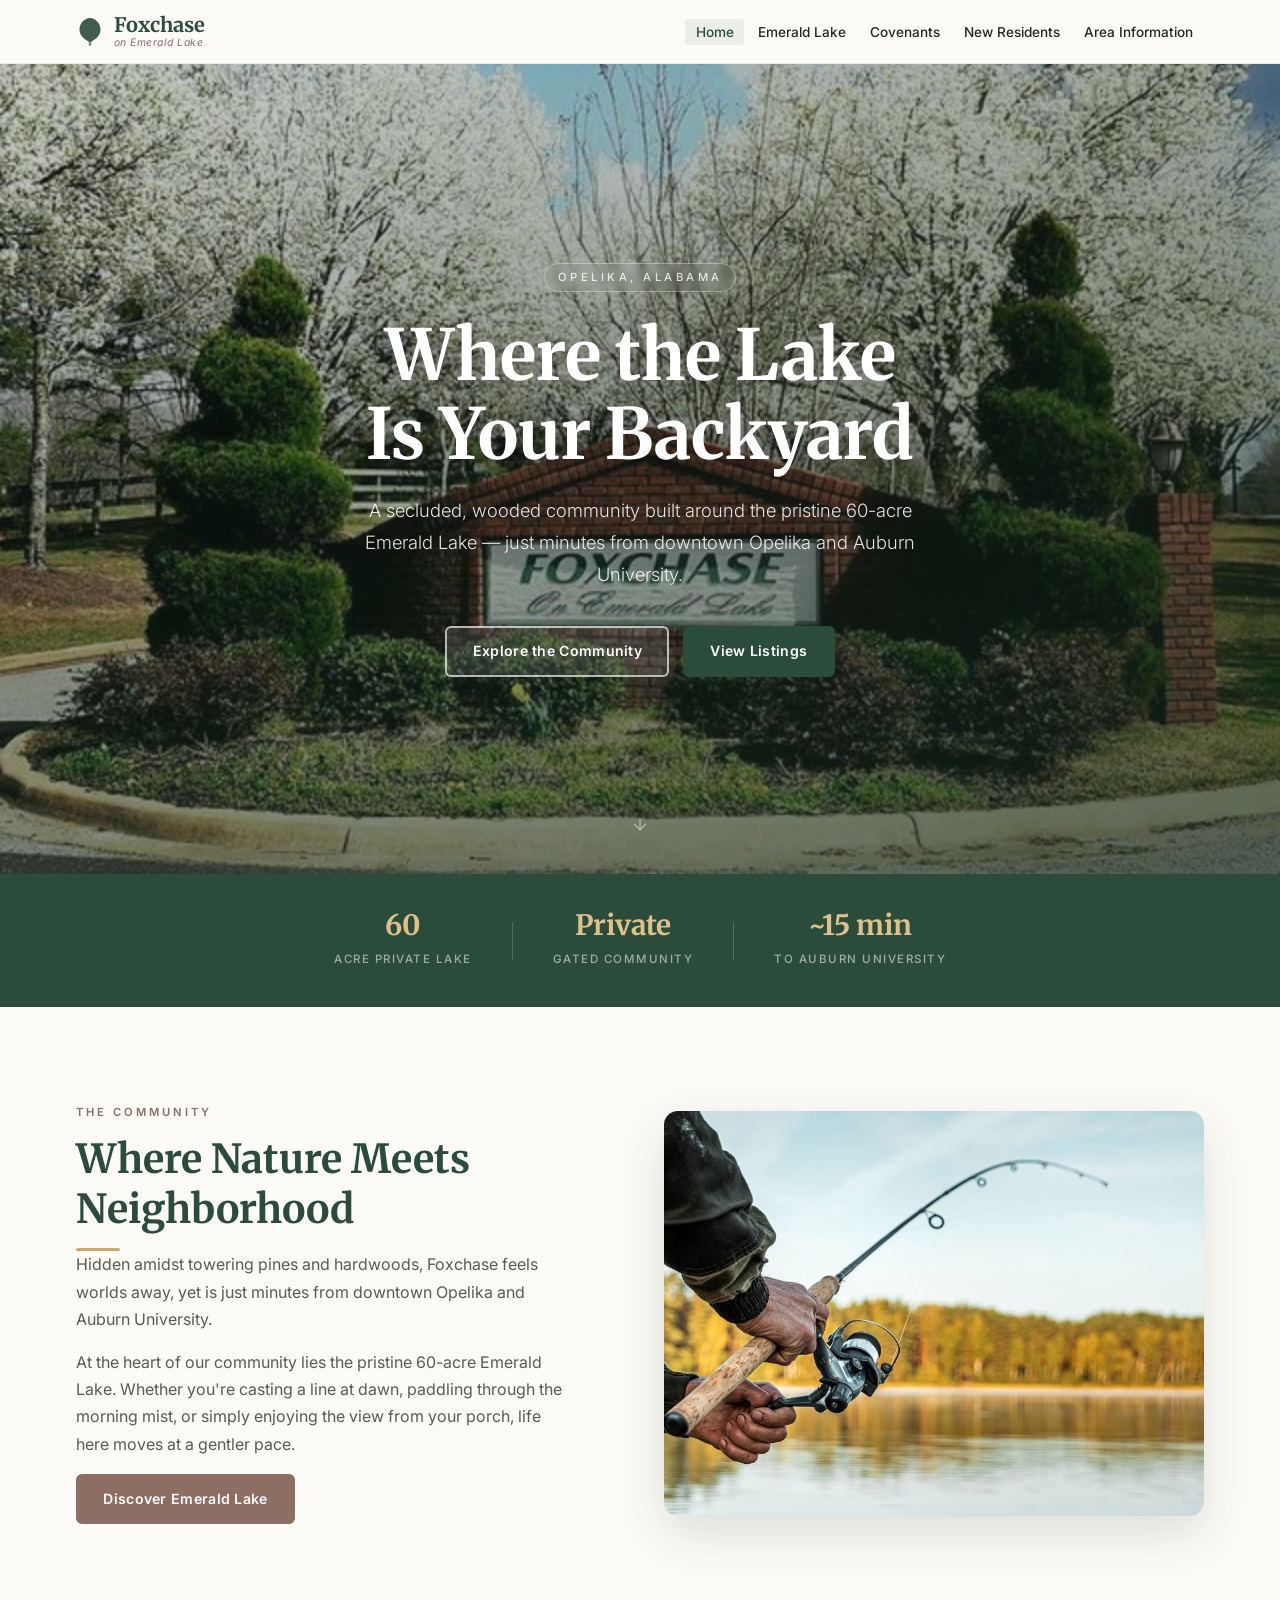
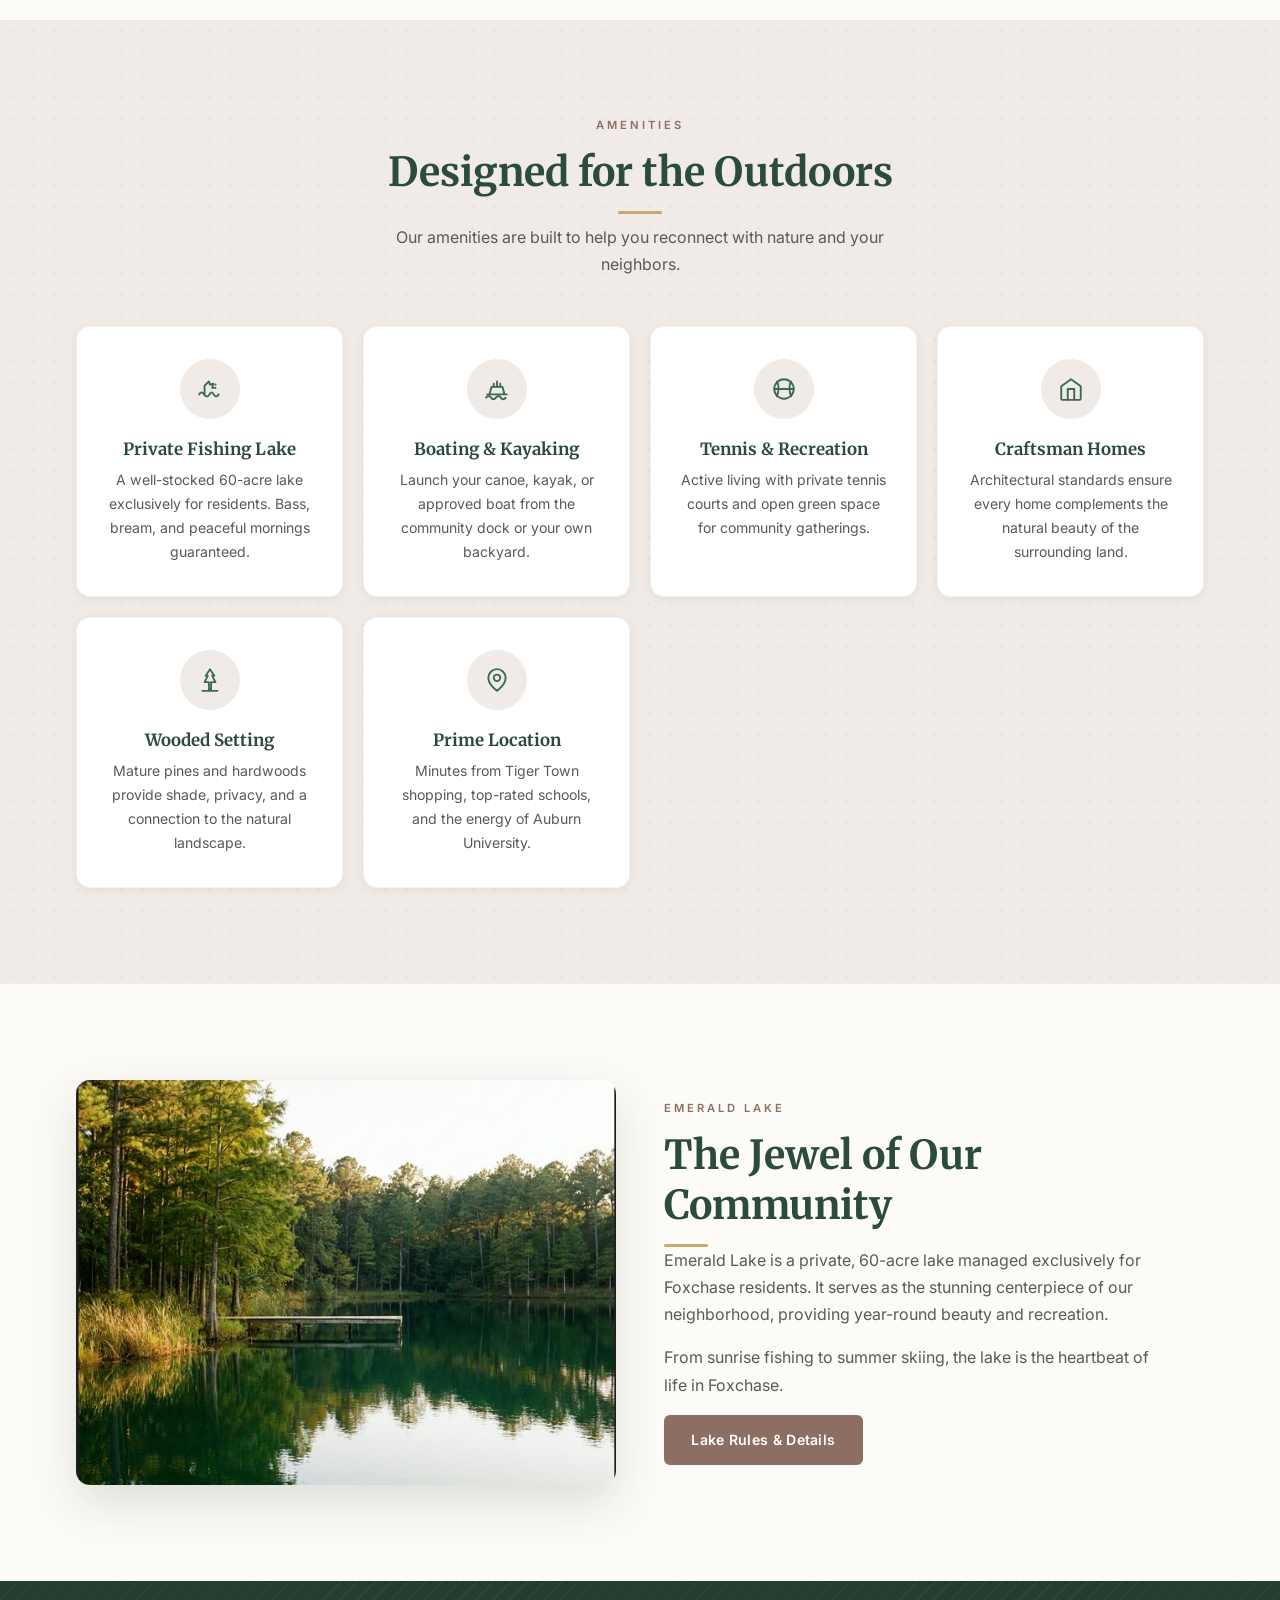
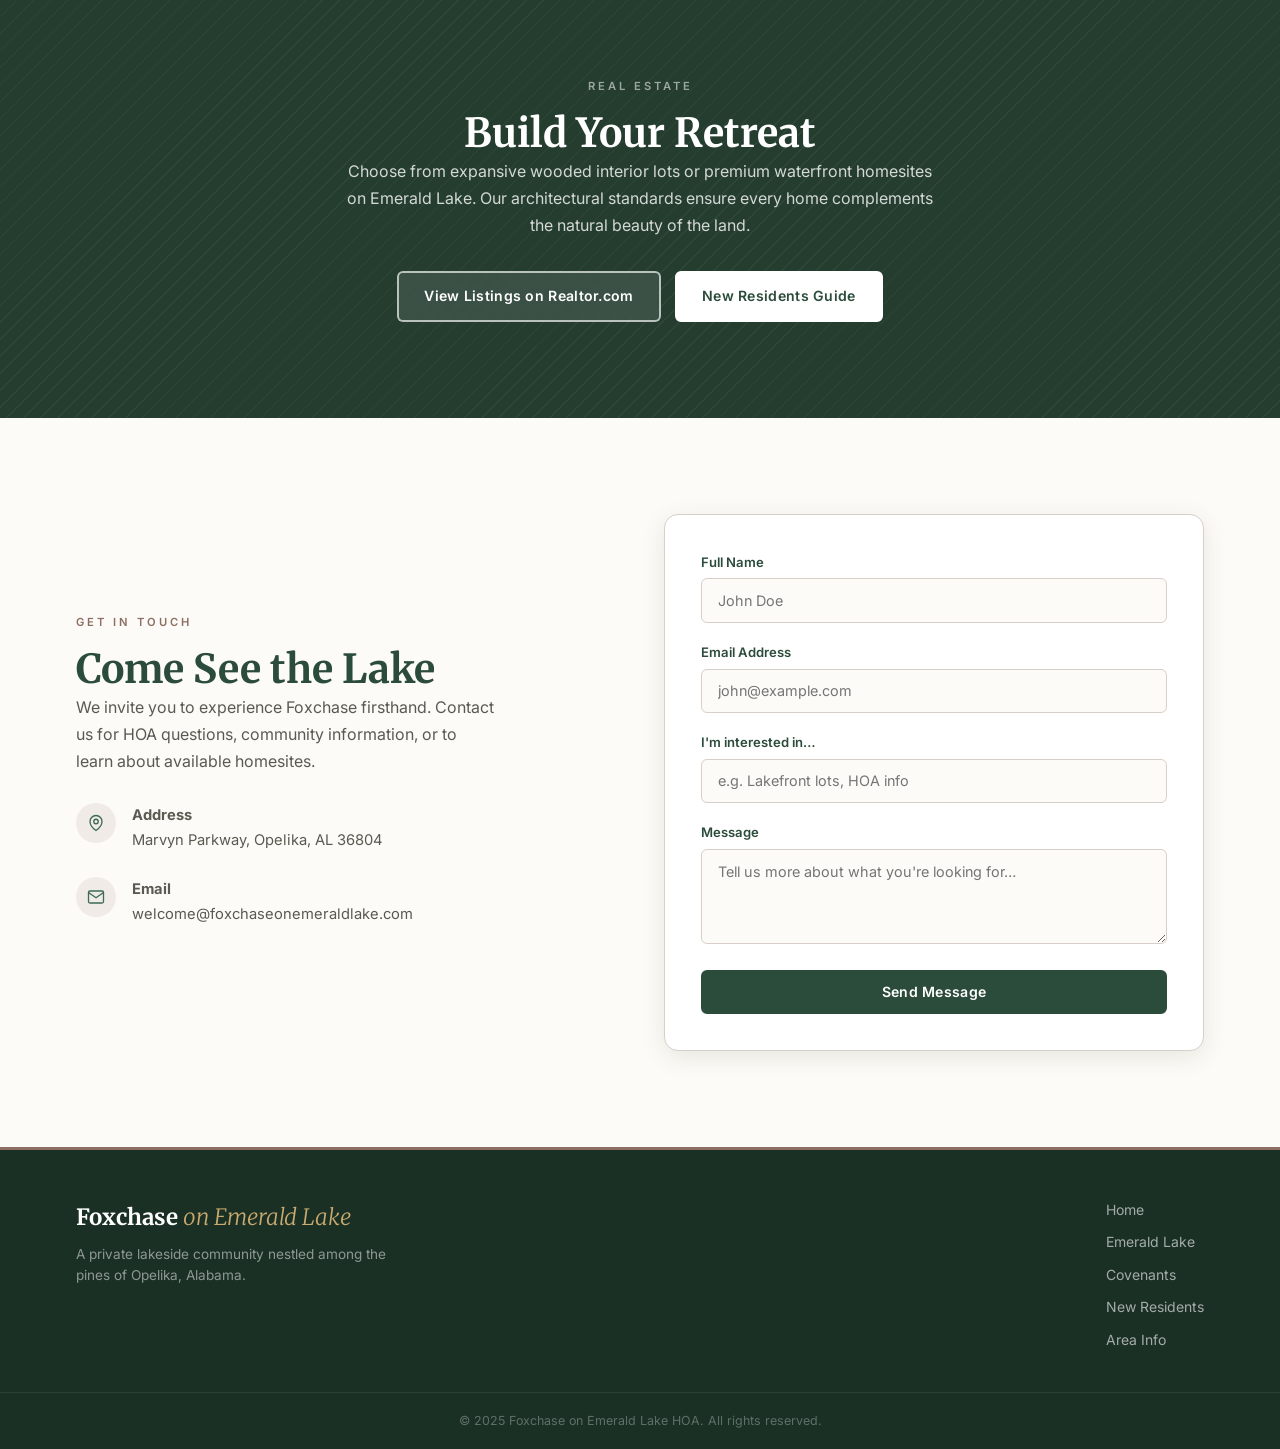
==== commit 005228da: "Polish site design: SVG icons, cleaner CSS, improved layout - Replace all emoji icons (amenities, co" ====
--- a/index.html
+++ b/index.html
@@ -6,24 +6,27 @@
     <meta name="viewport" content="width=device-width, initial-scale=1.0">
     <title>Foxchase on Emerald Lake | Lakeside Living in Opelika, AL</title>
     <meta name="description"
-        content="Discover Foxchase on Emerald Lake—a secluded, wooded community in Opelika, AL featuring a 60-acre private lake and craftsman homes.">
+        content="Discover Foxchase on Emerald Lake — a secluded, wooded community in Opelika, AL featuring a 60-acre private lake and craftsman homes.">
     <link rel="stylesheet" href="styles.css">
     <link rel="preconnect" href="https://fonts.googleapis.com">
     <link rel="preconnect" href="https://fonts.gstatic.com" crossorigin>
-    <link
-        href="https://fonts.googleapis.com/css2?family=Merriweather:ital,wght@0,300;0,400;0,700;0,900;1,300&family=Inter:wght@300;400;500;600&display=swap"
-        rel="stylesheet">
+    <link href="https://fonts.googleapis.com/css2?family=Merriweather:ital,wght@0,300;0,400;0,700;1,300&family=Inter:wght@300;400;500;600&display=swap" rel="stylesheet">
     <script src="script.js" defer></script>
 </head>
 
 <body>
+
+    <!-- ── HEADER ──────────────────────────────────────────── -->
     <header class="site-header">
         <div class="container header-container">
             <a href="index.html" class="logo">
-                <span class="logo-icon">🌲</span>
-                <div>
+                <svg class="logo-mark" viewBox="0 0 32 36" fill="none" xmlns="http://www.w3.org/2000/svg" aria-hidden="true">
+                    <path d="M16 2C10 2 4 8 4 15C4 20 7 24.5 11.5 27L16 30L20.5 27C25 24.5 28 20 28 15C28 8 22 2 16 2Z" fill="currentColor" opacity="0.9"/>
+                    <rect x="14.5" y="29" width="3" height="5" rx="1.5" fill="currentColor" opacity="0.6"/>
+                </svg>
+                <div class="logo-text">
                     Foxchase
-                    <span class="accent">on Emerald Lake</span>
+                    <span class="logo-sub">on Emerald Lake</span>
                 </div>
             </a>
             <nav class="main-nav">
@@ -38,7 +41,6 @@
                     <li><a href="covenants.html">Covenants</a></li>
                     <li><a href="new-residents.html">New Residents</a></li>
                     <li><a href="area-info.html">Area Information</a></li>
-                    <!-- <li><a href="https://neighborhoodnet.netlify.app/" class="btn btn-primary">Resident Portal</a></li> -->
                 </ul>
             </nav>
         </div>
@@ -46,8 +48,8 @@
 
     <main>
 
-        <!-- HERO -->
-        <section id="home" class="hero-section">
+        <!-- ── HERO ────────────────────────────────────────── -->
+        <section class="hero-section">
             <div class="hero-bg">
                 <img src="images/frontentrance3.jpg" alt="Foxchase Front Entrance" loading="eager">
             </div>
@@ -62,9 +64,14 @@
                         target="_blank" rel="noopener noreferrer" class="btn btn-primary">View Listings</a>
                 </div>
             </div>
-        </section>
-
-        <!-- STAT STRIP -->
+            <div class="hero-scroll-hint" aria-hidden="true">
+                <svg viewBox="0 0 24 24" fill="none" stroke="currentColor" stroke-width="1.5" width="20" height="20">
+                    <path d="M12 5v14M5 12l7 7 7-7"/>
+                </svg>
+            </div>
+        </section>
+
+        <!-- ── STAT STRIP ───────────────────────────────────── -->
         <div class="stat-strip">
             <div class="container stat-strip-inner">
                 <div class="stat-item">
@@ -73,37 +80,34 @@
                 </div>
                 <div class="stat-divider"></div>
                 <div class="stat-item">
-                    <span class="stat-num">Est.</span>
-                    <span class="stat-label">Opelika's Premier<br>Lake Community</span>
+                    <span class="stat-num">Private</span>
+                    <span class="stat-label">Gated Community</span>
                 </div>
                 <div class="stat-divider"></div>
                 <div class="stat-item">
-                    <span class="stat-num">~15</span>
-                    <span class="stat-label">Min to Auburn University</span>
+                    <span class="stat-num">~15 min</span>
+                    <span class="stat-label">to Auburn University</span>
                 </div>
             </div>
         </div>
 
-        <!-- ABOUT -->
+        <!-- ── ABOUT ────────────────────────────────────────── -->
         <section id="about" class="section about-section">
             <div class="container grid-2-col">
                 <div class="content-block">
                     <span class="overline">The Community</span>
                     <h2>Where Nature Meets Neighborhood</h2>
-                    <p>Hidden amidst towering pines and hardwoods, Foxchase feels worlds away, yet is just minutes from
-                        downtown Opelika and Auburn University.</p>
-                    <p>At the heart of our community lies the pristine 60-acre Emerald Lake. Whether you're casting a
-                        line at dawn, paddling through the morning mist, or simply enjoying the view from your porch,
-                        life here moves at a gentler pace.</p>
+                    <p>Hidden amidst towering pines and hardwoods, Foxchase feels worlds away, yet is just minutes from downtown Opelika and Auburn University.</p>
+                    <p>At the heart of our community lies the pristine 60-acre Emerald Lake. Whether you're casting a line at dawn, paddling through the morning mist, or simply enjoying the view from your porch, life here moves at a gentler pace.</p>
                     <a href="emerald-lake.html" class="btn btn-secondary">Discover Emerald Lake</a>
                 </div>
                 <div class="image-block">
-                    <img src="images/frontentrance3.jpg" alt="Foxchase Front Entrance">
-                </div>
-            </div>
-        </section>
-
-        <!-- AMENITIES -->
+                    <img src="images/fishingonthelake.jpg" alt="Fishing on Emerald Lake">
+                </div>
+            </div>
+        </section>
+
+        <!-- ── AMENITIES ─────────────────────────────────────── -->
         <section id="amenities" class="section amenities-section">
             <div class="container">
                 <div class="section-header text-center">
@@ -111,43 +115,82 @@
                     <h2>Designed for the Outdoors</h2>
                     <p>Our amenities are built to help you reconnect with nature and your neighbors.</p>
                 </div>
-
                 <div class="amenities-grid">
-                    <div class="amenity-card">
-                        <div class="icon-box">🎣</div>
+
+                    <div class="amenity-card">
+                        <div class="amenity-icon">
+                            <svg viewBox="0 0 24 24" fill="none" stroke="currentColor" stroke-width="1.75" stroke-linecap="round" stroke-linejoin="round" aria-hidden="true">
+                                <path d="M2 17c1.5-2.5 3-2.5 4.5 0S10 19.5 11.5 17 14 14.5 15.5 17s3 2.5 4.5 0"/>
+                                <path d="M7 17V9l4-4 1 3 3-1-1 4h3"/>
+                                <circle cx="17" cy="8" r="1" fill="currentColor" stroke="none"/>
+                            </svg>
+                        </div>
                         <h3>Private Fishing Lake</h3>
                         <p>A well-stocked 60-acre lake exclusively for residents. Bass, bream, and peaceful mornings guaranteed.</p>
                     </div>
-                    <div class="amenity-card">
-                        <div class="icon-box">🛶</div>
-                        <h3>Boating & Kayaking</h3>
+
+                    <div class="amenity-card">
+                        <div class="amenity-icon">
+                            <svg viewBox="0 0 24 24" fill="none" stroke="currentColor" stroke-width="1.75" stroke-linecap="round" stroke-linejoin="round" aria-hidden="true">
+                                <path d="M3 17h18M5 17l2-7h10l2 7"/>
+                                <path d="M9 10V7M12 10V5M15 10V7"/>
+                                <path d="M2 20c1.5-2 3-2 4.5 0s3 2 4.5 0 3-2 4.5 0 3 2 4.5 0"/>
+                            </svg>
+                        </div>
+                        <h3>Boating &amp; Kayaking</h3>
                         <p>Launch your canoe, kayak, or approved boat from the community dock or your own backyard.</p>
                     </div>
-                    <div class="amenity-card">
-                        <div class="icon-box">🎾</div>
-                        <h3>Tennis & Recreation</h3>
+
+                    <div class="amenity-card">
+                        <div class="amenity-icon">
+                            <svg viewBox="0 0 24 24" fill="none" stroke="currentColor" stroke-width="1.75" stroke-linecap="round" stroke-linejoin="round" aria-hidden="true">
+                                <circle cx="12" cy="12" r="9"/>
+                                <path d="M5.4 5.4c2 2 2 9.2 0 13.2M18.6 5.4c-2 2-2 9.2 0 13.2"/>
+                                <path d="M3 12h18"/>
+                            </svg>
+                        </div>
+                        <h3>Tennis &amp; Recreation</h3>
                         <p>Active living with private tennis courts and open green space for community gatherings.</p>
                     </div>
-                    <div class="amenity-card">
-                        <div class="icon-box">🏡</div>
+
+                    <div class="amenity-card">
+                        <div class="amenity-icon">
+                            <svg viewBox="0 0 24 24" fill="none" stroke="currentColor" stroke-width="1.75" stroke-linecap="round" stroke-linejoin="round" aria-hidden="true">
+                                <path d="M3 9.5L12 3l9 6.5V21a1 1 0 01-1 1H4a1 1 0 01-1-1V9.5z"/>
+                                <path d="M9 22V12h6v10"/>
+                            </svg>
+                        </div>
                         <h3>Craftsman Homes</h3>
                         <p>Architectural standards ensure every home complements the natural beauty of the surrounding land.</p>
                     </div>
-                    <div class="amenity-card">
-                        <div class="icon-box">🌳</div>
+
+                    <div class="amenity-card">
+                        <div class="amenity-icon">
+                            <svg viewBox="0 0 24 24" fill="none" stroke="currentColor" stroke-width="1.75" stroke-linecap="round" stroke-linejoin="round" aria-hidden="true">
+                                <path d="M12 2L8 8h2L7 14h4v7h2v-7h4l-3-6h2L12 2z"/>
+                                <path d="M5 22h14"/>
+                            </svg>
+                        </div>
                         <h3>Wooded Setting</h3>
                         <p>Mature pines and hardwoods provide shade, privacy, and a connection to the natural landscape.</p>
                     </div>
-                    <div class="amenity-card">
-                        <div class="icon-box">📍</div>
+
+                    <div class="amenity-card">
+                        <div class="amenity-icon">
+                            <svg viewBox="0 0 24 24" fill="none" stroke="currentColor" stroke-width="1.75" stroke-linecap="round" stroke-linejoin="round" aria-hidden="true">
+                                <path d="M12 22s-8-5.5-8-12a8 8 0 0116 0c0 6.5-8 12-8 12z"/>
+                                <circle cx="12" cy="10" r="3"/>
+                            </svg>
+                        </div>
                         <h3>Prime Location</h3>
-                        <p>Minutes from Tiger Town shopping, top schools, and the energy of Auburn University.</p>
-                    </div>
-                </div>
-            </div>
-        </section>
-
-        <!-- LAKE HIGHLIGHT -->
+                        <p>Minutes from Tiger Town shopping, top-rated schools, and the energy of Auburn University.</p>
+                    </div>
+
+                </div>
+            </div>
+        </section>
+
+        <!-- ── LAKE HIGHLIGHT ────────────────────────────────── -->
         <section id="lake" class="section">
             <div class="container grid-2-col">
                 <div class="image-block">
@@ -156,51 +199,56 @@
                 <div class="content-block">
                     <span class="overline">Emerald Lake</span>
                     <h2>The Jewel of Our Community</h2>
-                    <p>Emerald Lake is a private, 60-acre lake managed exclusively for Foxchase residents. It serves as
-                        the stunning centerpiece of our neighborhood, providing year-round beauty and recreation.</p>
+                    <p>Emerald Lake is a private, 60-acre lake managed exclusively for Foxchase residents. It serves as the stunning centerpiece of our neighborhood, providing year-round beauty and recreation.</p>
                     <p>From sunrise fishing to summer skiing, the lake is the heartbeat of life in Foxchase.</p>
-                    <a href="emerald-lake.html" class="btn btn-secondary">Lake Rules & Details</a>
-                </div>
-            </div>
-        </section>
-
-        <!-- HOMES / LISTINGS -->
+                    <a href="emerald-lake.html" class="btn btn-secondary">Lake Rules &amp; Details</a>
+                </div>
+            </div>
+        </section>
+
+        <!-- ── LISTINGS CTA ──────────────────────────────────── -->
         <section id="homes" class="section highlight-section">
             <div class="container">
                 <div class="highlight-content text-center">
-                    <span class="overline" style="color: rgba(255,255,255,0.6);">Real Estate</span>
+                    <span class="overline overline-light">Real Estate</span>
                     <h2>Build Your Retreat</h2>
-                    <p>Choose from expansive wooded interior lots or premium waterfront homesites on Emerald Lake. Our
-                        architectural standards ensure every home complements the natural beauty of the land.</p>
-                    <div class="hero-actions margin-top-md">
+                    <p>Choose from expansive wooded interior lots or premium waterfront homesites on Emerald Lake. Our architectural standards ensure every home complements the natural beauty of the land.</p>
+                    <div class="cta-actions">
                         <a href="https://www.realtor.com/realestateandhomes-search/Opelika_AL/keyword-Foxchase"
-                            target="_blank" rel="noopener noreferrer" class="btn btn-outline">View Listings on
-                            Realtor.com</a>
+                            target="_blank" rel="noopener noreferrer" class="btn btn-outline">View Listings on Realtor.com</a>
                         <a href="new-residents.html" class="btn btn-light">New Residents Guide</a>
                     </div>
                 </div>
             </div>
         </section>
 
-        <!-- CONTACT -->
+        <!-- ── CONTACT ───────────────────────────────────────── -->
         <section id="contact" class="section contact-section">
             <div class="container grid-2-col">
                 <div class="contact-info">
                     <span class="overline">Get in Touch</span>
                     <h2>Come See the Lake</h2>
-                    <p>We invite you to experience Foxchase firsthand. Contact us for HOA questions, community
-                        information, or to learn about available homesites.</p>
-
+                    <p>We invite you to experience Foxchase firsthand. Contact us for HOA questions, community information, or to learn about available homesites.</p>
                     <ul class="contact-list">
                         <li>
-                            <span class="contact-icon">📍</span>
+                            <span class="contact-icon">
+                                <svg viewBox="0 0 24 24" fill="none" stroke="currentColor" stroke-width="1.75" stroke-linecap="round" stroke-linejoin="round" aria-hidden="true">
+                                    <path d="M12 22s-8-5.5-8-12a8 8 0 0116 0c0 6.5-8 12-8 12z"/>
+                                    <circle cx="12" cy="10" r="3"/>
+                                </svg>
+                            </span>
                             <div>
                                 <strong>Address</strong><br>
                                 Marvyn Parkway, Opelika, AL 36804
                             </div>
                         </li>
                         <li>
-                            <span class="contact-icon">📧</span>
+                            <span class="contact-icon">
+                                <svg viewBox="0 0 24 24" fill="none" stroke="currentColor" stroke-width="1.75" stroke-linecap="round" stroke-linejoin="round" aria-hidden="true">
+                                    <path d="M4 4h16c1.1 0 2 .9 2 2v12c0 1.1-.9 2-2 2H4c-1.1 0-2-.9-2-2V6c0-1.1.9-2 2-2z"/>
+                                    <polyline points="22,6 12,13 2,6"/>
+                                </svg>
+                            </span>
                             <div>
                                 <strong>Email</strong><br>
                                 welcome@foxchaseonemeraldlake.com
@@ -208,7 +256,7 @@
                         </li>
                     </ul>
                 </div>
-                <form class="contact-form">
+                <form class="contact-form" onsubmit="return false;">
                     <div class="form-group">
                         <label for="name">Full Name</label>
                         <input type="text" id="name" placeholder="John Doe" required>
@@ -218,13 +266,12 @@
                         <input type="email" id="email" placeholder="john@example.com" required>
                     </div>
                     <div class="form-group">
-                        <label for="interest">I'm interested in…</label>
+                        <label for="interest">I'm interested in&hellip;</label>
                         <input type="text" id="interest" placeholder="e.g. Lakefront lots, HOA info">
                     </div>
                     <div class="form-group">
                         <label for="message">Message</label>
-                        <textarea id="message" rows="4"
-                            placeholder="Tell us more about what you're looking for…" required></textarea>
+                        <textarea id="message" rows="4" placeholder="Tell us more about what you're looking for&hellip;" required></textarea>
                     </div>
                     <button type="submit" class="btn btn-primary full-width">Send Message</button>
                 </form>
@@ -233,27 +280,27 @@
 
     </main>
 
+    <!-- ── FOOTER ────────────────────────────────────────────── -->
     <footer class="site-footer">
-        <div class="container">
-            <div class="footer-content">
-                <div class="footer-brand">
-                    <h3>Foxchase</h3>
-                    <p>On Emerald Lake</p>
-                </div>
-                <div class="footer-links">
-                    <a href="index.html">Home</a>
-                    <a href="emerald-lake.html">Emerald Lake</a>
-                    <a href="covenants.html">Covenants</a>
-                    <a href="new-residents.html">New Residents</a>
-                    <a href="area-info.html">Area Info</a>
-                </div>
-                <div class="copyright">
-                    <p>&copy; 2025 Foxchase on Emerald Lake HOA. All rights reserved.</p>
-                </div>
+        <div class="container footer-inner">
+            <div class="footer-brand">
+                <p class="footer-name">Foxchase <em>on Emerald Lake</em></p>
+                <p class="footer-tagline">A private lakeside community nestled among the pines of Opelika, Alabama.</p>
+            </div>
+            <nav class="footer-nav" aria-label="Footer navigation">
+                <a href="index.html">Home</a>
+                <a href="emerald-lake.html">Emerald Lake</a>
+                <a href="covenants.html">Covenants</a>
+                <a href="new-residents.html">New Residents</a>
+                <a href="area-info.html">Area Info</a>
+            </nav>
+        </div>
+        <div class="footer-bottom">
+            <div class="container">
+                <p>&copy; 2025 Foxchase on Emerald Lake HOA. All rights reserved.</p>
             </div>
         </div>
     </footer>
 
 </body>
-
 </html>
--- a/styles.css
+++ b/styles.css
@@ -1,683 +1,722 @@
+/* ═══════════════════════════════════════════════════════════
+   FOXCHASE ON EMERALD LAKE — Stylesheet
+   Nature-forward, professional design system
+   ═══════════════════════════════════════════════════════════ */
+
 :root {
-  /* Nature / Woodsy Theme Palette */
-  --color-primary: #2c4c3b;        /* Deep Pine Green */
-  --color-primary-light: #4a7c64;  /* Fern green */
-  --color-secondary: #8d6e63;      /* Earthy Brown */
-  --color-secondary-hover: #6d4c41;
-  --color-accent: #d4a373;         /* Warm Gold */
-
-  --color-text-main: #2d2d2d;
-  --color-text-muted: #5d5d5d;
-  --color-text-light: #fefefe;
-
-  --color-background: #fdfbf7;     /* Eggshell */
-  --color-surface: #efebe9;
-  --color-surface-dim: #e4e0de;
-  --color-border: #d7ccc8;
-
-  /* Typography */
-  --font-family-heading: 'Merriweather', serif;
-  --font-family-body: 'Inter', sans-serif;
-
-  /* Spacing */
-  --spacing-xs: 0.5rem;
-  --spacing-sm: 1rem;
-  --spacing-md: 1.5rem;
-  --spacing-lg: 3rem;
-  --spacing-xl: 5rem;
-
-  /* Components */
-  --border-radius-sm: 6px;
-  --border-radius-md: 14px;
-  --border-radius-lg: 24px;
-  --shadow-sm: 0 2px 8px rgba(44, 76, 59, 0.06);
-  --shadow-md: 0 6px 20px rgba(44, 76, 59, 0.1);
-  --shadow-lg: 0 16px 40px rgba(44, 76, 59, 0.14);
-  --shadow-xl: 0 24px 60px rgba(44, 76, 59, 0.18);
-  --transition-speed: 0.25s;
-}
-
-/* ── RESET ────────────────────────────────────────────────── */
+    /* Palette */
+    --green-dark:    #243d2f;
+    --green:         #2c4c3b;
+    --green-mid:     #3d6b52;
+    --green-light:   #4a7c64;
+    --brown:         #8d6e63;
+    --brown-dark:    #6d4c41;
+    --gold:          #c9a96e;
+    --gold-light:    #dfc08a;
+
+    /* Surface */
+    --bg:            #fdfbf7;
+    --surface:       #f0ebe6;
+    --surface-dim:   #e5e0db;
+    --border:        #d8cfc9;
+
+    /* Text */
+    --text:          #222820;
+    --text-muted:    #5a5a52;
+    --text-light:    #ffffff;
+
+    /* Type */
+    --serif:  'Merriweather', Georgia, serif;
+    --sans:   'Inter', system-ui, sans-serif;
+
+    /* Radii */
+    --r-sm: 6px;
+    --r-md: 14px;
+    --r-lg: 24px;
+
+    /* Shadows */
+    --shadow-sm:  0 2px 8px rgba(36, 61, 47, 0.07);
+    --shadow-md:  0 6px 24px rgba(36, 61, 47, 0.11);
+    --shadow-lg:  0 18px 48px rgba(36, 61, 47, 0.15);
+
+    /* Motion */
+    --ease: 0.25s ease;
+}
+
+/* ── RESET ─────────────────────────────────────────────────── */
 *, *::before, *::after { margin: 0; padding: 0; box-sizing: border-box; }
-
-html { scroll-behavior: smooth; font-size: 16px; }
-
+html { scroll-behavior: smooth; }
 body {
-  font-family: var(--font-family-body);
-  color: var(--color-text-main);
-  background-color: var(--color-background);
-  line-height: 1.7;
-  overflow-x: hidden;
-}
-
-/* ── TYPOGRAPHY ───────────────────────────────────────────── */
-h1, h2, h3, h4, h5, h6 {
-  font-family: var(--font-family-heading);
-  color: var(--color-primary);
-  font-weight: 700;
-  line-height: 1.25;
-}
-
-h1 { font-size: clamp(2.2rem, 5vw, 3.5rem); margin-bottom: var(--spacing-sm); }
-h2 { font-size: clamp(1.8rem, 3.5vw, 2.6rem); margin-bottom: var(--spacing-sm); }
-h3 { font-size: 1.3rem; margin-bottom: var(--spacing-xs); }
-h4 { font-size: 1.1rem; margin-bottom: var(--spacing-xs); }
-
-p { margin-bottom: var(--spacing-sm); color: var(--color-text-muted); }
+    font-family: var(--sans);
+    font-size: 1rem;
+    line-height: 1.7;
+    color: var(--text);
+    background: var(--bg);
+    overflow-x: hidden;
+}
+img { display: block; max-width: 100%; }
+
+/* ── TYPOGRAPHY ────────────────────────────────────────────── */
+h1, h2, h3, h4 {
+    font-family: var(--serif);
+    color: var(--green);
+    line-height: 1.25;
+    font-weight: 700;
+}
+h1 { font-size: clamp(2.4rem, 5.5vw, 4rem); }
+h2 { font-size: clamp(1.75rem, 3.5vw, 2.5rem); }
+h3 { font-size: 1.15rem; }
+
+p { color: var(--text-muted); margin-bottom: 1rem; }
 
 a {
-  text-decoration: none;
-  color: var(--color-primary);
-  transition: color var(--transition-speed);
-  font-weight: 600;
-}
-a:hover { color: var(--color-secondary); }
+    color: var(--green);
+    font-weight: 600;
+    text-decoration: none;
+    transition: color var(--ease);
+}
+a:hover { color: var(--brown); }
 
 .overline {
-  display: block;
-  text-transform: uppercase;
-  font-size: 0.75rem;
-  letter-spacing: 2.5px;
-  color: var(--color-secondary);
-  font-family: var(--font-family-body);
-  font-weight: 600;
-  margin-bottom: var(--spacing-xs);
-}
-
-/* ── LAYOUT ───────────────────────────────────────────────── */
+    display: block;
+    font-family: var(--sans);
+    font-size: 0.7rem;
+    font-weight: 600;
+    text-transform: uppercase;
+    letter-spacing: 3px;
+    color: var(--brown);
+    margin-bottom: 0.75rem;
+}
+.overline-light { color: rgba(255,255,255,0.55); }
+
+/* Accent underline on section h2s */
+.content-block h2::after,
+.section-header h2::after {
+    content: "";
+    display: block;
+    width: 44px;
+    height: 3px;
+    background: var(--gold);
+    border-radius: 2px;
+    margin-top: 14px;
+}
+.section-header.text-center h2::after {
+    margin-left: auto;
+    margin-right: auto;
+}
+
+/* ── LAYOUT ────────────────────────────────────────────────── */
 .container {
-  width: 92%;
-  max-width: 1200px;
-  margin: 0 auto;
-  padding: 0 var(--spacing-sm);
-}
-
-.section { padding: var(--spacing-xl) 0; }
+    width: 92%;
+    max-width: 1160px;
+    margin: 0 auto;
+    padding: 0 1rem;
+}
+.section { padding: clamp(3.5rem, 8vw, 6rem) 0; }
 
 .grid-2-col {
-  display: grid;
-  grid-template-columns: 1fr;
-  gap: var(--spacing-lg);
-}
-@media (min-width: 768px) {
-  .grid-2-col { grid-template-columns: 1fr 1fr; align-items: center; }
-}
-
-.text-center { text-align: center; }
+    display: grid;
+    grid-template-columns: 1fr;
+    gap: 3rem;
+}
+@media (min-width: 780px) {
+    .grid-2-col { grid-template-columns: 1fr 1fr; align-items: center; }
+}
+
+.text-center  { text-align: center; }
+.full-width   { width: 100%; }
 .margin-top-md { margin-top: 1.5rem; }
 .margin-bottom-md { margin-bottom: 1.5rem; }
-.full-width { width: 100%; }
-
-/* ── BUTTONS ──────────────────────────────────────────────── */
+
+/* ── BUTTONS ───────────────────────────────────────────────── */
 .btn {
-  display: inline-block;
-  padding: 0.85em 1.9em;
-  font-family: var(--font-family-body);
-  font-size: 0.9rem;
-  font-weight: 600;
-  border-radius: var(--border-radius-sm);
-  cursor: pointer;
-  border: 2px solid transparent;
-  transition: all var(--transition-speed);
-  letter-spacing: 0.3px;
-  white-space: nowrap;
-}
+    display: inline-block;
+    padding: 0.8em 1.8em;
+    font-family: var(--sans);
+    font-size: 0.88rem;
+    font-weight: 600;
+    letter-spacing: 0.3px;
+    border: 2px solid transparent;
+    border-radius: var(--r-sm);
+    cursor: pointer;
+    transition: background var(--ease), color var(--ease),
+                border-color var(--ease), transform var(--ease), box-shadow var(--ease);
+    white-space: nowrap;
+}
+.btn:hover { transform: translateY(-2px); }
 
 .btn-primary {
-  background-color: var(--color-primary);
-  color: white;
-  border-color: var(--color-primary);
+    background: var(--green);
+    color: #fff;
+    border-color: var(--green);
 }
 .btn-primary:hover {
-  background-color: var(--color-primary-light);
-  border-color: var(--color-primary-light);
-  color: white;
-  transform: translateY(-2px);
-  box-shadow: var(--shadow-md);
+    background: var(--green-light);
+    border-color: var(--green-light);
+    color: #fff;
+    box-shadow: var(--shadow-md);
 }
 
 .btn-secondary {
-  background-color: var(--color-secondary);
-  color: white;
-  border-color: var(--color-secondary);
+    background: var(--brown);
+    color: #fff;
+    border-color: var(--brown);
 }
 .btn-secondary:hover {
-  background-color: var(--color-secondary-hover);
-  border-color: var(--color-secondary-hover);
-  color: white;
-  transform: translateY(-2px);
-  box-shadow: var(--shadow-md);
+    background: var(--brown-dark);
+    border-color: var(--brown-dark);
+    color: #fff;
+    box-shadow: var(--shadow-md);
 }
 
 .btn-outline {
-  border-color: rgba(255, 255, 255, 0.75);
-  color: white;
-  background: rgba(255, 255, 255, 0.08);
-  backdrop-filter: blur(4px);
+    background: rgba(255,255,255,0.1);
+    border-color: rgba(255,255,255,0.65);
+    color: #fff;
+    backdrop-filter: blur(4px);
 }
 .btn-outline:hover {
-  background: white;
-  border-color: white;
-  color: var(--color-primary);
+    background: #fff;
+    border-color: #fff;
+    color: var(--green);
 }
 
 .btn-light {
-  background: white;
-  color: var(--color-primary);
-  border-color: white;
+    background: #fff;
+    border-color: #fff;
+    color: var(--green);
 }
 .btn-light:hover {
-  background: var(--color-surface);
-  border-color: var(--color-surface);
-  color: var(--color-primary);
-}
-
-/* ── HEADER ───────────────────────────────────────────────── */
+    background: var(--surface);
+    border-color: var(--surface);
+    color: var(--green);
+}
+
+/* ── HEADER ────────────────────────────────────────────────── */
 .site-header {
-  position: sticky;
-  top: 0;
-  z-index: 1000;
-  background: rgba(253, 251, 247, 0.92);
-  backdrop-filter: blur(14px);
-  -webkit-backdrop-filter: blur(14px);
-  border-bottom: 1px solid rgba(44, 76, 59, 0.08);
-  padding: 0.85rem 0;
-  transition: box-shadow var(--transition-speed);
+    position: sticky;
+    top: 0;
+    z-index: 100;
+    background: rgba(253, 251, 247, 0.94);
+    backdrop-filter: blur(16px);
+    -webkit-backdrop-filter: blur(16px);
+    border-bottom: 1px solid rgba(36, 61, 47, 0.08);
+    padding: 0.9rem 0;
+    transition: box-shadow var(--ease);
 }
 .site-header.scrolled { box-shadow: var(--shadow-sm); }
 
 .header-container {
-  display: flex;
-  justify-content: space-between;
-  align-items: center;
-  gap: 1rem;
-}
-
+    display: flex;
+    justify-content: space-between;
+    align-items: center;
+    gap: 1rem;
+}
+
+/* Logo */
 .logo {
-  font-family: var(--font-family-heading);
-  font-size: 1.35rem;
-  font-weight: 700;
-  color: var(--color-primary);
-  display: flex;
-  align-items: center;
-  gap: 0.5rem;
-  white-space: nowrap;
-  flex-shrink: 0;
-}
-.logo:hover { color: var(--color-primary); }
-.logo-icon { font-size: 1.3rem; line-height: 1; }
-.logo .accent {
-  font-weight: 300;
-  font-style: italic;
-  font-size: 0.78em;
-  color: var(--color-secondary);
-  margin-left: 0.15rem;
-}
-
+    display: flex;
+    align-items: center;
+    gap: 0.6rem;
+    color: var(--green);
+    flex-shrink: 0;
+}
+.logo:hover { color: var(--green); }
+
+.logo-mark {
+    width: 28px;
+    height: 32px;
+    flex-shrink: 0;
+    color: var(--green);
+}
+
+.logo-text {
+    font-family: var(--serif);
+    font-size: 1.25rem;
+    font-weight: 700;
+    color: var(--green);
+    line-height: 1.1;
+}
+.logo-sub {
+    display: block;
+    font-family: var(--sans);
+    font-size: 0.65rem;
+    font-weight: 400;
+    font-style: italic;
+    color: var(--brown);
+    letter-spacing: 0.5px;
+    margin-top: 1px;
+}
+
+/* Nav links */
 .main-nav { display: flex; align-items: center; }
 
 .nav-links {
-  list-style: none;
-  display: flex;
-  gap: 0.25rem;
-  align-items: center;
-}
-
+    list-style: none;
+    display: flex;
+    gap: 0.15rem;
+    align-items: center;
+}
 .nav-links a {
-  font-family: var(--font-family-body);
-  font-weight: 500;
-  font-size: 0.875rem;
-  color: var(--color-text-main);
-  padding: 0.4em 0.75em;
-  border-radius: 4px;
-  transition: color var(--transition-speed), background var(--transition-speed);
+    font-size: 0.85rem;
+    font-weight: 500;
+    color: var(--text);
+    padding: 0.4em 0.8em;
+    border-radius: 4px;
+    transition: color var(--ease), background var(--ease);
 }
 .nav-links a:hover,
 .nav-links a.active {
-  color: var(--color-primary);
-  background: rgba(44, 76, 59, 0.07);
-}
-.nav-links a.btn { padding: 0.5em 1.2em; }
-
-/* Mobile hamburger */
+    color: var(--green);
+    background: rgba(44, 76, 59, 0.08);
+}
+
+/* Hamburger */
 .mobile-menu-toggle {
-  display: none;
-  background: none;
-  border: none;
-  cursor: pointer;
-  padding: 0.4rem;
-  z-index: 1001;
+    display: none;
+    background: none;
+    border: none;
+    cursor: pointer;
+    padding: 0.5rem;
+    z-index: 101;
 }
 .bar {
-  display: block;
-  width: 24px;
-  height: 2px;
-  margin: 5px auto;
-  background-color: var(--color-primary);
-  border-radius: 2px;
-  transition: all 0.3s ease;
-}
-.mobile-menu-toggle.active .bar:nth-child(1) { transform: translateY(7px) rotate(45deg); }
+    display: block;
+    width: 22px;
+    height: 2px;
+    margin: 4px auto;
+    background: var(--green);
+    border-radius: 2px;
+    transition: all 0.3s ease;
+}
+.mobile-menu-toggle.active .bar:nth-child(1) { transform: translateY(6px) rotate(45deg); }
 .mobile-menu-toggle.active .bar:nth-child(2) { opacity: 0; }
-.mobile-menu-toggle.active .bar:nth-child(3) { transform: translateY(-7px) rotate(-45deg); }
+.mobile-menu-toggle.active .bar:nth-child(3) { transform: translateY(-6px) rotate(-45deg); }
 
 @media (max-width: 860px) {
-  .mobile-menu-toggle { display: block; }
-
-  .nav-links {
-    position: fixed;
-    top: 0;
-    left: -100%;
-    width: min(280px, 80vw);
-    height: 100vh;
-    flex-direction: column;
+    .mobile-menu-toggle { display: block; }
+    .nav-links {
+        position: fixed;
+        top: 0;
+        left: -100%;
+        width: min(300px, 82vw);
+        height: 100vh;
+        flex-direction: column;
+        align-items: flex-start;
+        background: var(--bg);
+        padding: 5.5rem 2rem 2rem;
+        gap: 0.35rem;
+        box-shadow: 6px 0 32px rgba(0,0,0,0.1);
+        transition: left 0.3s ease;
+        z-index: 99;
+    }
+    .nav-links.active { left: 0; }
+    .nav-links a { font-size: 1rem; padding: 0.65em 0.6em; width: 100%; }
+}
+
+/* ── HERO ──────────────────────────────────────────────────── */
+.hero-section {
+    position: relative;
+    height: 90vh;
+    min-height: 580px;
+    display: flex;
+    align-items: center;
+    justify-content: center;
+    text-align: center;
+    color: #fff;
+    overflow: hidden;
+}
+
+.hero-bg {
+    position: absolute;
+    inset: 0;
+}
+.hero-bg img {
+    width: 100%;
+    height: 100%;
+    object-fit: cover;
+    object-position: center;
+}
+
+.hero-overlay {
+    position: absolute;
+    inset: 0;
+    background: linear-gradient(
+        160deg,
+        rgba(20, 40, 28, 0.2) 0%,
+        rgba(20, 40, 28, 0.7) 100%
+    );
+}
+
+.hero-content {
+    position: relative;
+    z-index: 2;
+    max-width: 720px;
+    padding: 0 1rem;
+}
+
+.hero-eyebrow {
+    display: inline-block;
+    font-size: 0.7rem;
+    font-weight: 500;
+    text-transform: uppercase;
+    letter-spacing: 3.5px;
+    color: rgba(255,255,255,0.8);
+    border: 1px solid rgba(255,255,255,0.35);
+    border-radius: 100px;
+    padding: 0.35em 1.1em;
+    margin-bottom: 1.5rem;
+    backdrop-filter: blur(4px);
+}
+
+.hero-content h1 {
+    color: #fff;
+    font-size: clamp(2.6rem, 6vw, 4.4rem);
+    line-height: 1.12;
+    margin-bottom: 1.25rem;
+    text-shadow: 0 2px 20px rgba(0,0,0,0.2);
+}
+
+.hero-content p {
+    color: rgba(255,255,255,0.88);
+    font-size: clamp(1rem, 2vw, 1.15rem);
+    font-weight: 300;
+    max-width: 580px;
+    margin: 0 auto 2.25rem;
+    line-height: 1.75;
+}
+
+.hero-actions {
+    display: flex;
+    gap: 0.85rem;
+    flex-wrap: wrap;
+    justify-content: center;
+}
+
+/* Scroll hint arrow */
+.hero-scroll-hint {
+    position: absolute;
+    bottom: 2rem;
+    left: 50%;
+    transform: translateX(-50%);
+    z-index: 2;
+    color: rgba(255,255,255,0.5);
+    animation: bounce 2s ease-in-out infinite;
+}
+@keyframes bounce {
+    0%, 100% { transform: translateX(-50%) translateY(0); }
+    50%       { transform: translateX(-50%) translateY(6px); }
+}
+
+/* ── STAT STRIP ────────────────────────────────────────────── */
+.stat-strip {
+    background: var(--green);
+    padding: 1.75rem 0;
+}
+.stat-strip-inner {
+    display: flex;
+    align-items: center;
+    justify-content: center;
+    flex-wrap: wrap;
+    gap: 0;
+}
+.stat-item {
+    text-align: center;
+    padding: 0.5rem 2.5rem;
+}
+.stat-num {
+    display: block;
+    font-family: var(--serif);
+    font-size: 1.75rem;
+    font-weight: 700;
+    color: var(--gold-light);
+    line-height: 1.1;
+    margin-bottom: 0.2rem;
+}
+.stat-label {
+    font-size: 0.72rem;
+    text-transform: uppercase;
+    letter-spacing: 1.5px;
+    color: rgba(255,255,255,0.55);
+    font-weight: 500;
+}
+.stat-divider {
+    width: 1px;
+    height: 38px;
+    background: rgba(255,255,255,0.18);
+    flex-shrink: 0;
+}
+@media (max-width: 580px) { .stat-divider { display: none; } }
+
+/* ── CONTENT BLOCKS ────────────────────────────────────────── */
+.content-block p { max-width: 500px; }
+
+.image-block {
+    border-radius: var(--r-md);
+    overflow: hidden;
+    box-shadow: var(--shadow-lg);
+}
+.image-block img {
+    width: 100%;
+    aspect-ratio: 4/3;
+    object-fit: cover;
+    transition: transform 0.6s ease;
+}
+.image-block:hover img { transform: scale(1.04); }
+
+.section-header { margin-bottom: 3rem; }
+.section-header p { margin-top: 0.6rem; max-width: 520px; }
+.section-header.text-center p { margin-left: auto; margin-right: auto; }
+
+/* ── AMENITIES ─────────────────────────────────────────────── */
+.amenities-section {
+    background: var(--surface);
+    background-image: radial-gradient(var(--surface-dim) 1px, transparent 1px);
+    background-size: 22px 22px;
+}
+
+.amenities-grid {
+    display: grid;
+    grid-template-columns: repeat(auto-fit, minmax(260px, 1fr));
+    gap: 1.25rem;
+}
+
+.amenity-card {
+    background: #fff;
+    padding: 2rem 1.75rem;
+    border-radius: var(--r-md);
+    border: 1px solid rgba(36, 61, 47, 0.06);
+    box-shadow: var(--shadow-sm);
+    text-align: center;
+    transition: transform var(--ease), box-shadow var(--ease), border-color var(--ease);
+}
+.amenity-card:hover {
+    transform: translateY(-5px);
+    box-shadow: var(--shadow-lg);
+    border-color: rgba(74, 124, 100, 0.2);
+}
+
+.amenity-icon {
+    width: 60px;
+    height: 60px;
+    border-radius: 50%;
+    background: var(--surface);
+    display: flex;
+    align-items: center;
+    justify-content: center;
+    margin: 0 auto 1.25rem;
+    color: var(--green-mid);
+    transition: background var(--ease), color var(--ease);
+}
+.amenity-card:hover .amenity-icon {
+    background: rgba(44, 76, 59, 0.12);
+    color: var(--green);
+}
+.amenity-icon svg { width: 26px; height: 26px; }
+
+.amenity-card h3 { font-size: 1.05rem; margin-bottom: 0.5rem; }
+.amenity-card p  { font-size: 0.88rem; margin-bottom: 0; }
+
+/* ── HIGHLIGHT / CTA SECTION ───────────────────────────────── */
+.highlight-section {
+    position: relative;
+    background: var(--green-dark);
+    overflow: hidden;
+}
+/* Subtle diagonal texture */
+.highlight-section::before {
+    content: "";
+    position: absolute;
+    inset: 0;
+    opacity: 0.05;
+    background: repeating-linear-gradient(
+        -45deg, #fff, #fff 1px, transparent 1px, transparent 12px
+    );
+}
+.highlight-content {
+    position: relative;
+    z-index: 1;
+}
+.highlight-content h2 { color: #fff; }
+.highlight-content p  { color: rgba(255,255,255,0.8); max-width: 600px; margin: 0 auto 0; }
+
+.cta-actions {
+    display: flex;
+    gap: 0.85rem;
+    flex-wrap: wrap;
+    justify-content: center;
+    margin-top: 2rem;
+}
+
+/* ── CONTACT ───────────────────────────────────────────────── */
+.contact-info p { max-width: 420px; }
+
+.contact-list {
+    list-style: none;
+    margin-top: 1.75rem;
+}
+.contact-list li {
+    display: flex;
     align-items: flex-start;
-    background: var(--color-background);
-    padding: 5rem 2rem 2rem;
-    gap: 0.5rem;
-    box-shadow: 4px 0 30px rgba(0,0,0,0.1);
-    transition: left 0.3s ease;
-    z-index: 999;
-  }
-  .nav-links.active { left: 0; }
-  .nav-links a { font-size: 1rem; padding: 0.6em 0.5em; width: 100%; }
-}
-
-/* ── HERO ─────────────────────────────────────────────────── */
-.hero-section {
-  position: relative;
-  height: 88vh;
-  min-height: 560px;
-  display: flex;
-  align-items: center;
-  justify-content: center;
-  text-align: center;
-  color: white;
-  overflow: hidden;
-}
-
-.hero-bg {
-  position: absolute;
-  inset: 0;
-  z-index: 0;
-}
-.hero-bg img {
-  width: 100%;
-  height: 100%;
-  object-fit: cover;
-  object-position: center;
-}
-
-.hero-overlay {
-  position: absolute;
-  inset: 0;
-  background: linear-gradient(
-    to bottom,
-    rgba(20, 40, 28, 0.25) 0%,
-    rgba(20, 40, 28, 0.65) 100%
-  );
-  z-index: 1;
-}
-
-.hero-content {
-  position: relative;
-  z-index: 2;
-  max-width: 760px;
-  padding: 0 1rem;
-}
-
-.hero-eyebrow {
-  display: inline-block;
-  text-transform: uppercase;
-  font-size: 0.75rem;
-  letter-spacing: 3px;
-  color: rgba(255, 255, 255, 0.8);
-  font-family: var(--font-family-body);
-  font-weight: 500;
-  margin-bottom: 1.2rem;
-  border: 1px solid rgba(255, 255, 255, 0.4);
-  padding: 0.35em 1em;
-  border-radius: 100px;
-  backdrop-filter: blur(4px);
-}
-
-.hero-content h1 {
-  color: white;
-  font-size: clamp(2.6rem, 6vw, 4.2rem);
-  line-height: 1.15;
-  margin-bottom: 1.25rem;
-  text-shadow: 0 2px 16px rgba(0,0,0,0.25);
-}
-
-.hero-content p {
-  color: rgba(255, 255, 255, 0.9);
-  font-size: clamp(1rem, 2vw, 1.2rem);
-  max-width: 600px;
-  margin: 0 auto 2rem;
-  font-weight: 300;
-  line-height: 1.7;
-}
-
-.hero-actions {
-  display: flex;
-  gap: 1rem;
-  flex-wrap: wrap;
-  justify-content: center;
-}
-
-/* ── STAT STRIP ───────────────────────────────────────────── */
-.stat-strip {
-  background: var(--color-primary);
-  color: white;
-  padding: 2rem 0;
-}
-.stat-strip-inner {
-  display: flex;
-  align-items: center;
-  justify-content: center;
-  flex-wrap: wrap;
-  gap: 1rem;
-}
-.stat-item {
-  text-align: center;
-  padding: 0.5rem 2rem;
-}
-.stat-num {
-  display: block;
-  font-family: var(--font-family-heading);
-  font-size: 2rem;
-  font-weight: 700;
-  color: var(--color-accent);
-  line-height: 1.1;
-  margin-bottom: 0.25rem;
-}
-.stat-label {
-  font-size: 0.8rem;
-  text-transform: uppercase;
-  letter-spacing: 1.5px;
-  color: rgba(255,255,255,0.65);
-  font-weight: 500;
-}
-.stat-divider {
-  width: 1px;
-  height: 40px;
-  background: rgba(255,255,255,0.2);
-}
-@media (max-width: 600px) { .stat-divider { display: none; } }
-
-/* ── ABOUT / CONTENT SECTIONS ─────────────────────────────── */
-.about-section h2::after {
-  content: "";
-  display: block;
-  width: 48px;
-  height: 3px;
-  background: var(--color-accent);
-  margin-top: 12px;
-  border-radius: 2px;
-}
-
-.content-block > p { max-width: 520px; }
-
-.image-block { position: relative; border-radius: var(--border-radius-md); overflow: hidden; }
-.image-block img {
-  width: 100%;
-  height: 100%;
-  object-fit: cover;
-  display: block;
-  min-height: 300px;
-  border-radius: var(--border-radius-md);
-  box-shadow: var(--shadow-lg);
-  transition: transform 0.5s ease;
-}
-.image-block:hover img { transform: scale(1.03); }
-
-/* Section header centered pattern */
-.section-header {
-  margin-bottom: var(--spacing-lg);
-}
-.section-header.text-center { text-align: center; }
-.section-header h2::after {
-  content: "";
-  display: block;
-  width: 48px;
-  height: 3px;
-  background: var(--color-accent);
-  margin-top: 12px;
-  border-radius: 2px;
-}
-.section-header.text-center h2::after { margin-left: auto; margin-right: auto; }
-.section-header p { margin-top: 0.75rem; max-width: 560px; }
-.section-header.text-center p { margin-left: auto; margin-right: auto; }
-
-/* ── AMENITIES ────────────────────────────────────────────── */
-.amenities-section {
-  background-color: var(--color-surface);
-  background-image: radial-gradient(var(--color-surface-dim) 1px, transparent 1px);
-  background-size: 22px 22px;
-}
-
-.amenities-grid {
-  display: grid;
-  grid-template-columns: repeat(auto-fit, minmax(260px, 1fr));
-  gap: 1.5rem;
-}
-
-.amenity-card {
-  background: white;
-  padding: 2rem 1.75rem;
-  border-radius: var(--border-radius-md);
-  box-shadow: var(--shadow-sm);
-  text-align: center;
-  border: 1px solid rgba(44, 76, 59, 0.06);
-  transition: transform var(--transition-speed), box-shadow var(--transition-speed), border-color var(--transition-speed);
-}
-.amenity-card:hover {
-  transform: translateY(-6px);
-  box-shadow: var(--shadow-lg);
-  border-color: rgba(74, 124, 100, 0.25);
-}
-.amenity-card .icon-box {
-  width: 72px;
-  height: 72px;
-  line-height: 72px;
-  border-radius: 50%;
-  background: var(--color-surface);
-  font-size: 2rem;
-  margin: 0 auto 1.25rem;
-}
-.amenity-card h3 { font-size: 1.1rem; margin-bottom: 0.6rem; }
-.amenity-card p { font-size: 0.9rem; margin-bottom: 0; }
-
-/* ── HIGHLIGHT (dark CTA) SECTION ────────────────────────── */
-.highlight-section {
-  position: relative;
-  background-color: var(--color-primary);
-  color: white;
-  overflow: hidden;
-}
-.highlight-section::before {
-  content: "";
-  position: absolute;
-  inset: 0;
-  opacity: 0.06;
-  background: repeating-linear-gradient(
-    45deg, #000, #000 1px, transparent 1px, transparent 10px
-  );
-}
-.highlight-content {
-  position: relative;
-  z-index: 1;
-}
-.highlight-content h2 { color: white; }
-.highlight-content .overline { color: rgba(255,255,255,0.55); }
-.highlight-content p { color: rgba(255, 255, 255, 0.85); max-width: 620px; margin: 0 auto 1.5rem; }
-
-/* ── CONTACT ──────────────────────────────────────────────── */
-.contact-section { background-color: var(--color-background); }
-
-.contact-info { padding-right: 1rem; }
-
-.contact-list {
-  list-style: none;
-  margin-top: 1.5rem;
-}
-.contact-list li {
-  display: flex;
-  align-items: flex-start;
-  gap: 1rem;
-  margin-bottom: 1.5rem;
-  font-size: 0.95rem;
-  color: var(--color-text-muted);
-}
-.contact-icon { font-size: 1.4rem; line-height: 1.4; flex-shrink: 0; }
+    gap: 1rem;
+    margin-bottom: 1.5rem;
+    font-size: 0.92rem;
+    color: var(--text-muted);
+}
+.contact-icon {
+    width: 40px;
+    height: 40px;
+    border-radius: 50%;
+    background: var(--surface);
+    display: flex;
+    align-items: center;
+    justify-content: center;
+    flex-shrink: 0;
+    color: var(--green-mid);
+}
+.contact-icon svg { width: 18px; height: 18px; }
 
 .contact-form {
-  background: white;
-  padding: 2.25rem;
-  border-radius: var(--border-radius-md);
-  box-shadow: var(--shadow-md);
-  border: 1px solid var(--color-border);
-}
-
-.form-group { margin-bottom: 1.25rem; }
+    background: #fff;
+    padding: 2.25rem;
+    border-radius: var(--r-md);
+    box-shadow: var(--shadow-md);
+    border: 1px solid var(--border);
+}
+
+.form-group { margin-bottom: 1.1rem; }
 .form-group label {
-  display: block;
-  margin-bottom: 0.4rem;
-  font-weight: 600;
-  font-size: 0.85rem;
-  color: var(--color-primary);
-  letter-spacing: 0.3px;
+    display: block;
+    margin-bottom: 0.35rem;
+    font-size: 0.82rem;
+    font-weight: 600;
+    color: var(--green);
 }
 .form-group input,
 .form-group select,
 .form-group textarea {
-  width: 100%;
-  padding: 0.85rem 1rem;
-  border: 1.5px solid var(--color-border);
-  border-radius: var(--border-radius-sm);
-  font-family: var(--font-family-body);
-  font-size: 0.9rem;
-  background-color: var(--color-background);
-  color: var(--color-text-main);
-  transition: border-color 0.2s, box-shadow 0.2s;
+    width: 100%;
+    padding: 0.8rem 1rem;
+    border: 1.5px solid var(--border);
+    border-radius: var(--r-sm);
+    font-family: var(--sans);
+    font-size: 0.9rem;
+    background: var(--bg);
+    color: var(--text);
+    transition: border-color 0.2s, box-shadow 0.2s;
 }
 .form-group input:focus,
 .form-group select:focus,
 .form-group textarea:focus {
-  outline: none;
-  border-color: var(--color-primary-light);
-  background-color: white;
-  box-shadow: 0 0 0 3px rgba(74, 124, 100, 0.12);
+    outline: none;
+    border-color: var(--green-light);
+    background: #fff;
+    box-shadow: 0 0 0 3px rgba(74, 124, 100, 0.13);
 }
 .form-group textarea { resize: vertical; }
 
-/* ── FOOTER ───────────────────────────────────────────────── */
+/* ── FOOTER ────────────────────────────────────────────────── */
 .site-footer {
-  background-color: #1e3328;
-  color: white;
-  padding: 3.5rem 0 1.5rem;
-  font-size: 0.9rem;
-  border-top: 3px solid var(--color-secondary);
-}
-
-.footer-content {
-  display: flex;
-  flex-direction: column;
-  align-items: center;
-  gap: 1.75rem;
-  text-align: center;
-  margin-bottom: 2.5rem;
+    background: #1b3025;
+    color: #fff;
+    font-size: 0.9rem;
+    border-top: 3px solid var(--brown);
+}
+
+.footer-inner {
+    display: flex;
+    flex-direction: column;
+    gap: 2rem;
+    padding-top: 3rem;
+    padding-bottom: 2.5rem;
+    align-items: center;
+    text-align: center;
 }
 @media (min-width: 640px) {
-  .footer-content {
-    flex-direction: row;
-    justify-content: space-between;
-    align-items: flex-start;
-    text-align: left;
-  }
-}
-
-.footer-brand h3 {
-  color: white;
-  font-size: 1.6rem;
-  margin-bottom: 0.15rem;
-}
-.footer-brand p {
-  color: var(--color-accent);
-  font-style: italic;
-  font-family: var(--font-family-heading);
-  font-size: 0.9rem;
-  margin: 0;
-}
-
-.footer-links {
-  display: flex;
-  flex-direction: column;
-  gap: 0.6rem;
-  align-items: center;
-}
-@media (min-width: 640px) { .footer-links { align-items: flex-start; } }
-.footer-links a {
-  color: rgba(255, 255, 255, 0.65);
-  font-weight: 400;
-  font-size: 0.875rem;
-  transition: color var(--transition-speed);
-}
-.footer-links a:hover { color: var(--color-accent); }
-
-.copyright {
-  text-align: center;
-  padding-top: 1.5rem;
-  border-top: 1px solid rgba(255, 255, 255, 0.1);
-  color: rgba(255, 255, 255, 0.35);
-  font-size: 0.8rem;
-}
-.copyright p { color: inherit; margin: 0; }
-
-/* ── ANIMATIONS ───────────────────────────────────────────── */
+    .footer-inner {
+        flex-direction: row;
+        justify-content: space-between;
+        align-items: flex-start;
+        text-align: left;
+    }
+}
+
+.footer-brand { max-width: 340px; }
+.footer-name {
+    font-family: var(--serif);
+    font-size: 1.4rem;
+    font-weight: 700;
+    color: #fff;
+    margin-bottom: 0.5rem;
+}
+.footer-name em {
+    font-style: italic;
+    font-weight: 300;
+    color: var(--gold);
+}
+.footer-tagline {
+    font-size: 0.85rem;
+    color: rgba(255,255,255,0.5);
+    margin: 0;
+    line-height: 1.6;
+}
+
+.footer-nav {
+    display: flex;
+    flex-direction: column;
+    gap: 0.55rem;
+    align-items: center;
+}
+@media (min-width: 640px) { .footer-nav { align-items: flex-start; } }
+.footer-nav a {
+    color: rgba(255,255,255,0.6);
+    font-weight: 400;
+    font-size: 0.875rem;
+    transition: color var(--ease);
+}
+.footer-nav a:hover { color: var(--gold); }
+
+.footer-bottom {
+    border-top: 1px solid rgba(255,255,255,0.08);
+    padding: 1.1rem 0;
+    text-align: center;
+    color: rgba(255,255,255,0.3);
+    font-size: 0.78rem;
+}
+.footer-bottom p { color: inherit; margin: 0; }
+
+/* ── ANIMATIONS ────────────────────────────────────────────── */
 .fade-in-up {
-  opacity: 0;
-  animation: fadeInUp 0.9s ease-out forwards;
+    opacity: 0;
+    animation: fadeInUp 0.9s ease-out forwards;
 }
 .delay-1 { animation-delay: 0.2s; }
 .delay-2 { animation-delay: 0.4s; }
 
 @keyframes fadeInUp {
-  from { opacity: 0; transform: translateY(24px); }
-  to   { opacity: 1; transform: translateY(0); }
+    from { opacity: 0; transform: translateY(22px); }
+    to   { opacity: 1; transform: none; }
 }
 
 .fade-in-section {
-  opacity: 0;
-  transform: translateY(18px);
-  transition: opacity 0.7s ease, transform 0.7s ease;
-}
-.fade-in-section.visible {
-  opacity: 1;
-  transform: none;
-}
-
-/* ── RESPONSIVE TWEAKS ────────────────────────────────────── */
-@media (max-width: 767px) {
-  .hero-section { height: 92vh; }
-  .contact-form { padding: 1.5rem; }
-  .contact-info { padding-right: 0; }
-}
-
-@media (min-width: 768px) {
-  :root {
-    --spacing-md: 2rem;
-    --spacing-lg: 4rem;
-    --spacing-xl: 6rem;
-  }
-}
-
-/* ── HIGHLIGHT IMAGE ──────────────────────────────────────── */
-.highlight-image-container { margin-top: 2rem; }
-.highlight-image {
-  max-width: 100%;
-  border-radius: var(--border-radius-md);
-  box-shadow: var(--shadow-xl);
-  max-height: 500px;
-  object-fit: cover;
-}
+    opacity: 0;
+    transform: translateY(16px);
+    transition: opacity 0.7s ease, transform 0.7s ease;
+}
+.fade-in-section.visible { opacity: 1; transform: none; }
+
+/* ── SUBPAGE HERO (used by emerald-lake.html) ──────────────── */
+.hero-section[style] { /* allow inline height override */ }
+
+/* ── LEGACY COMPAT (used by subpages) ──────────────────────── */
+.hero-bg img { object-position: center; }
+.icon-box {
+    width: 64px;
+    height: 64px;
+    line-height: 64px;
+    font-size: 1.8rem;
+    text-align: center;
+    border-radius: 50%;
+    background: var(--surface);
+    margin: 0 auto 1rem;
+}
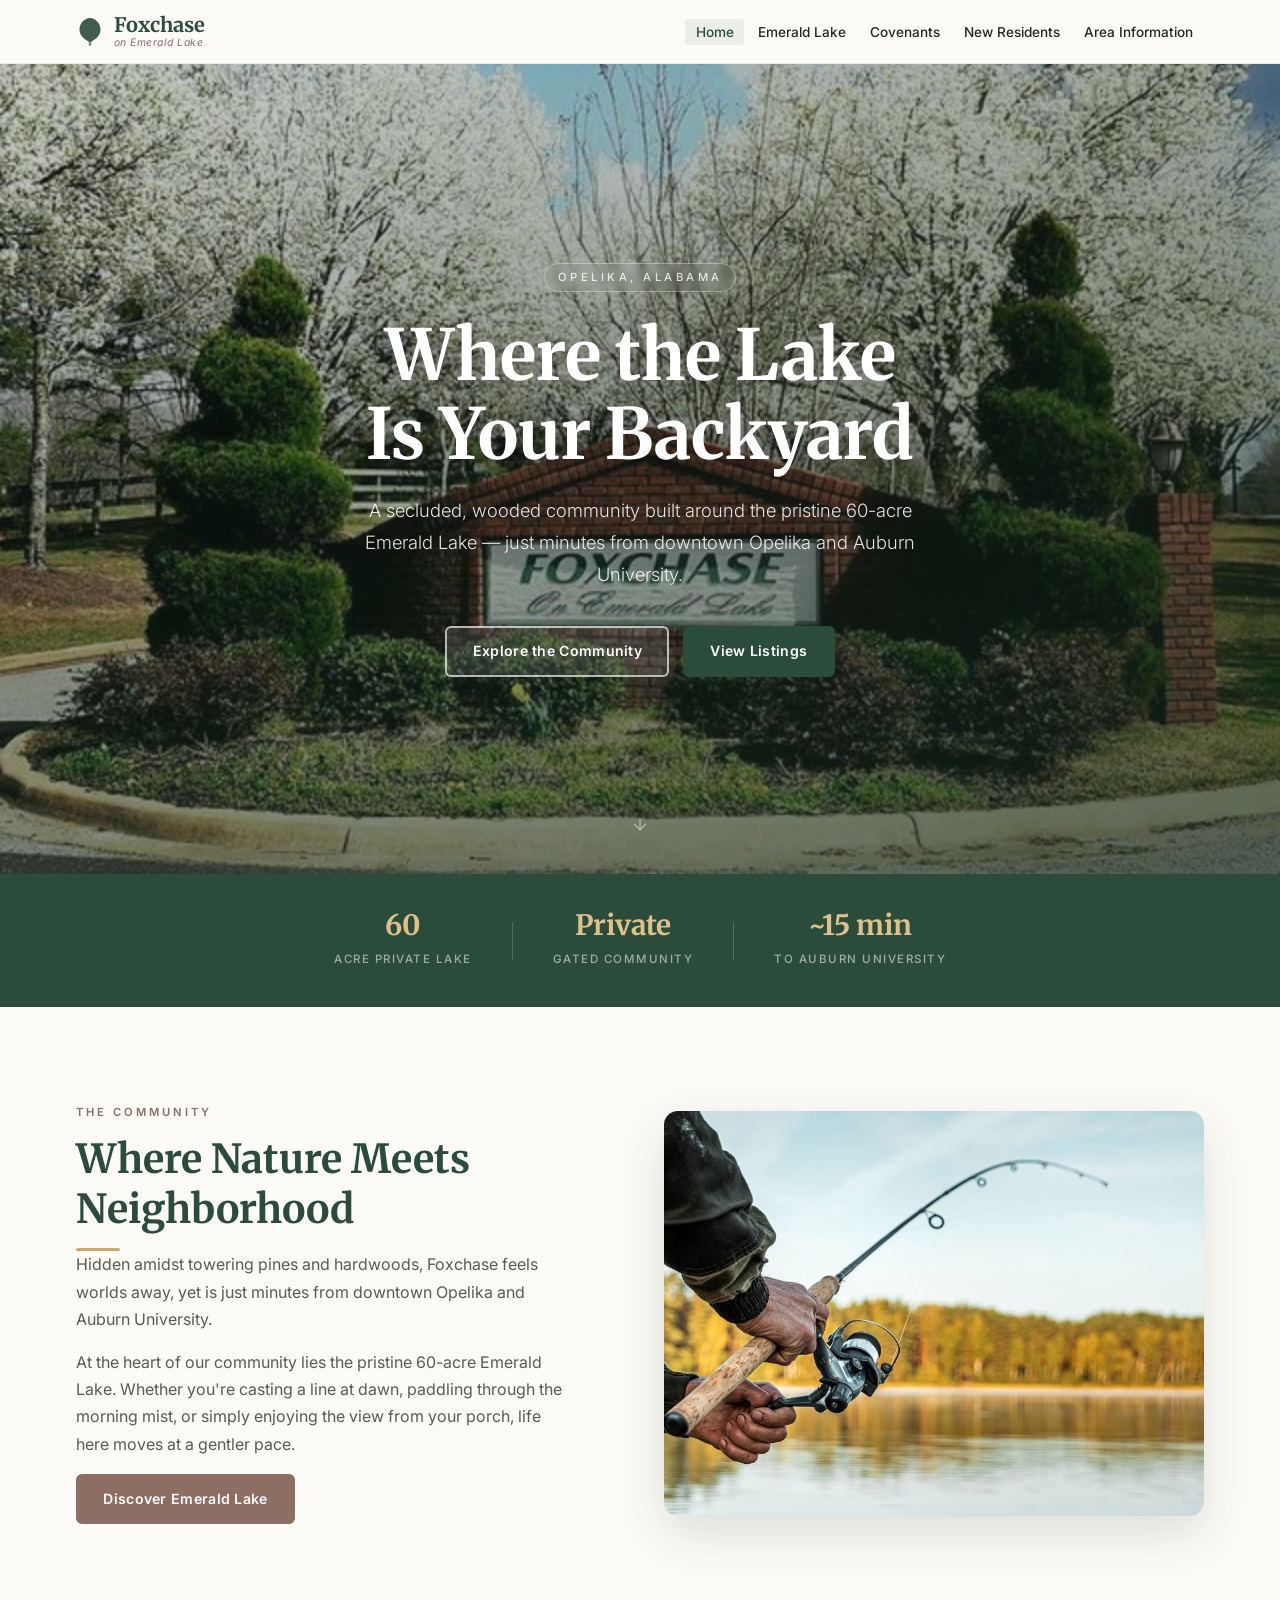
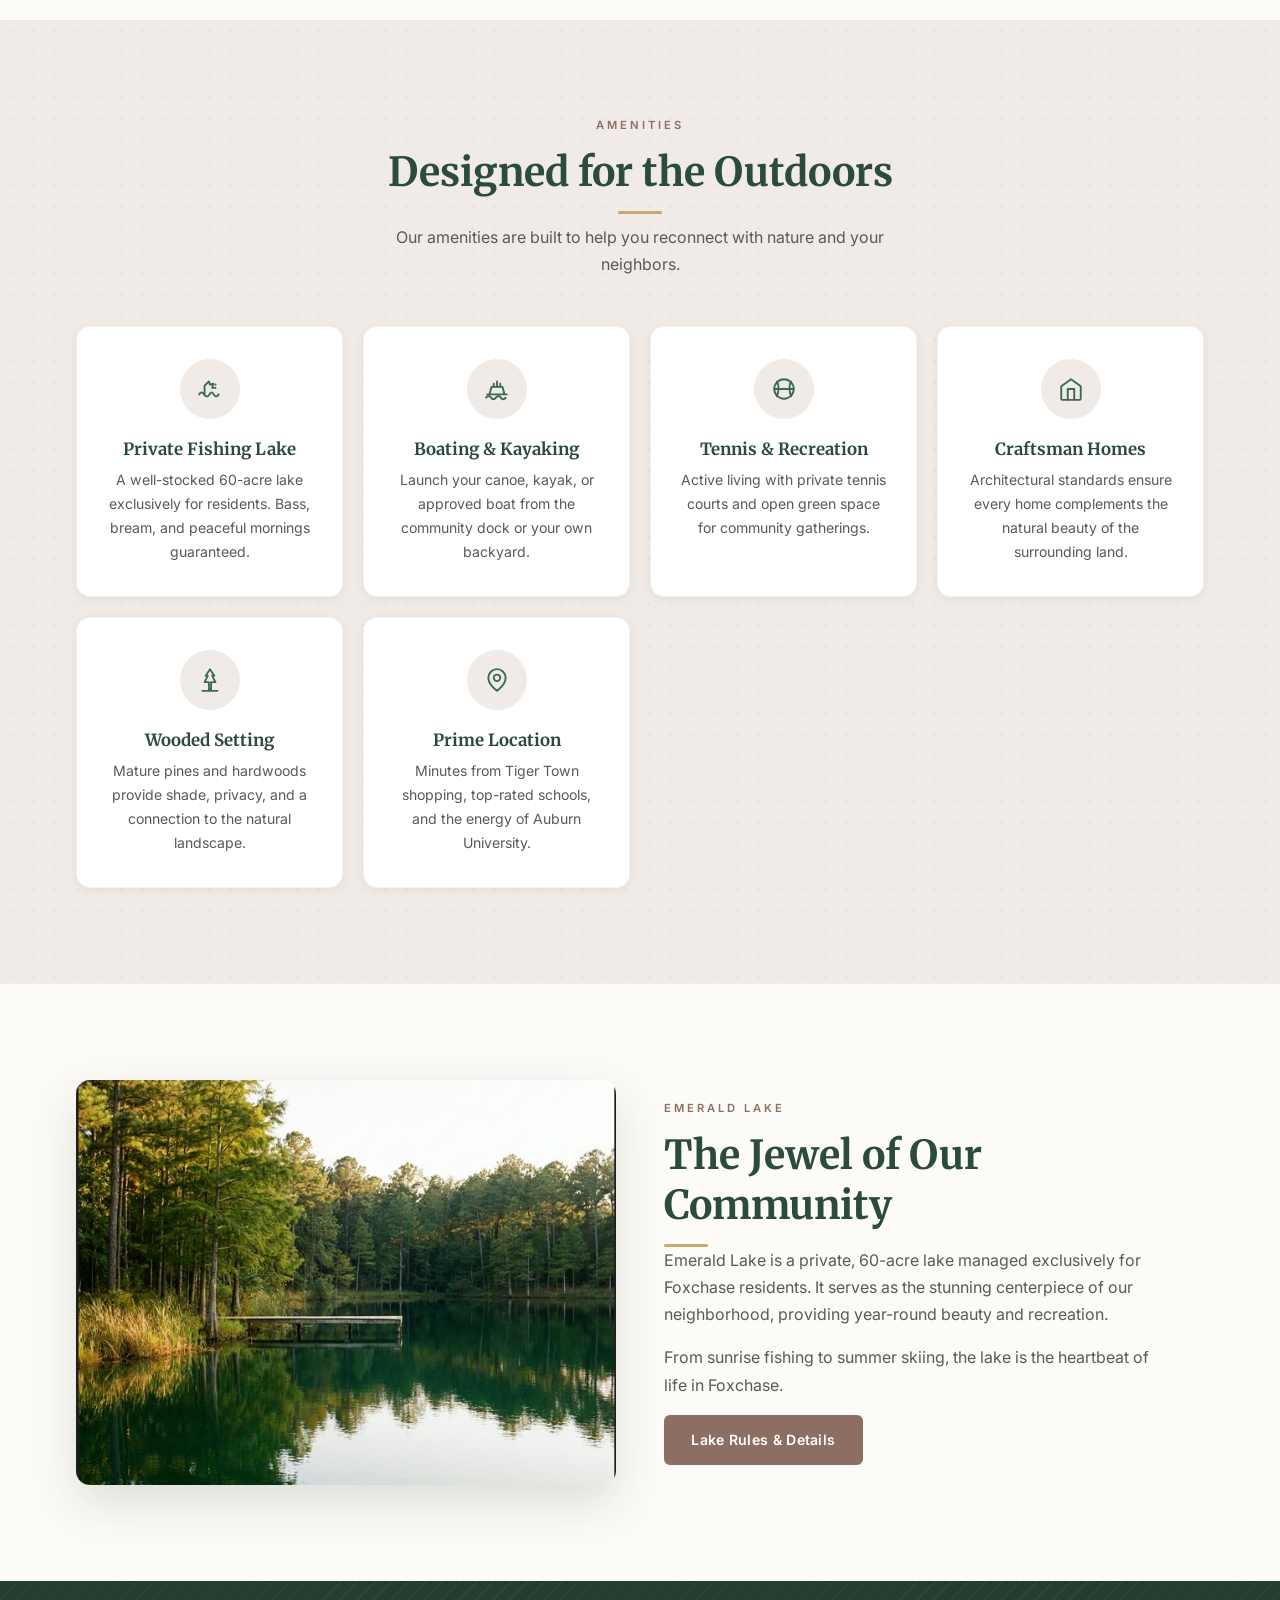
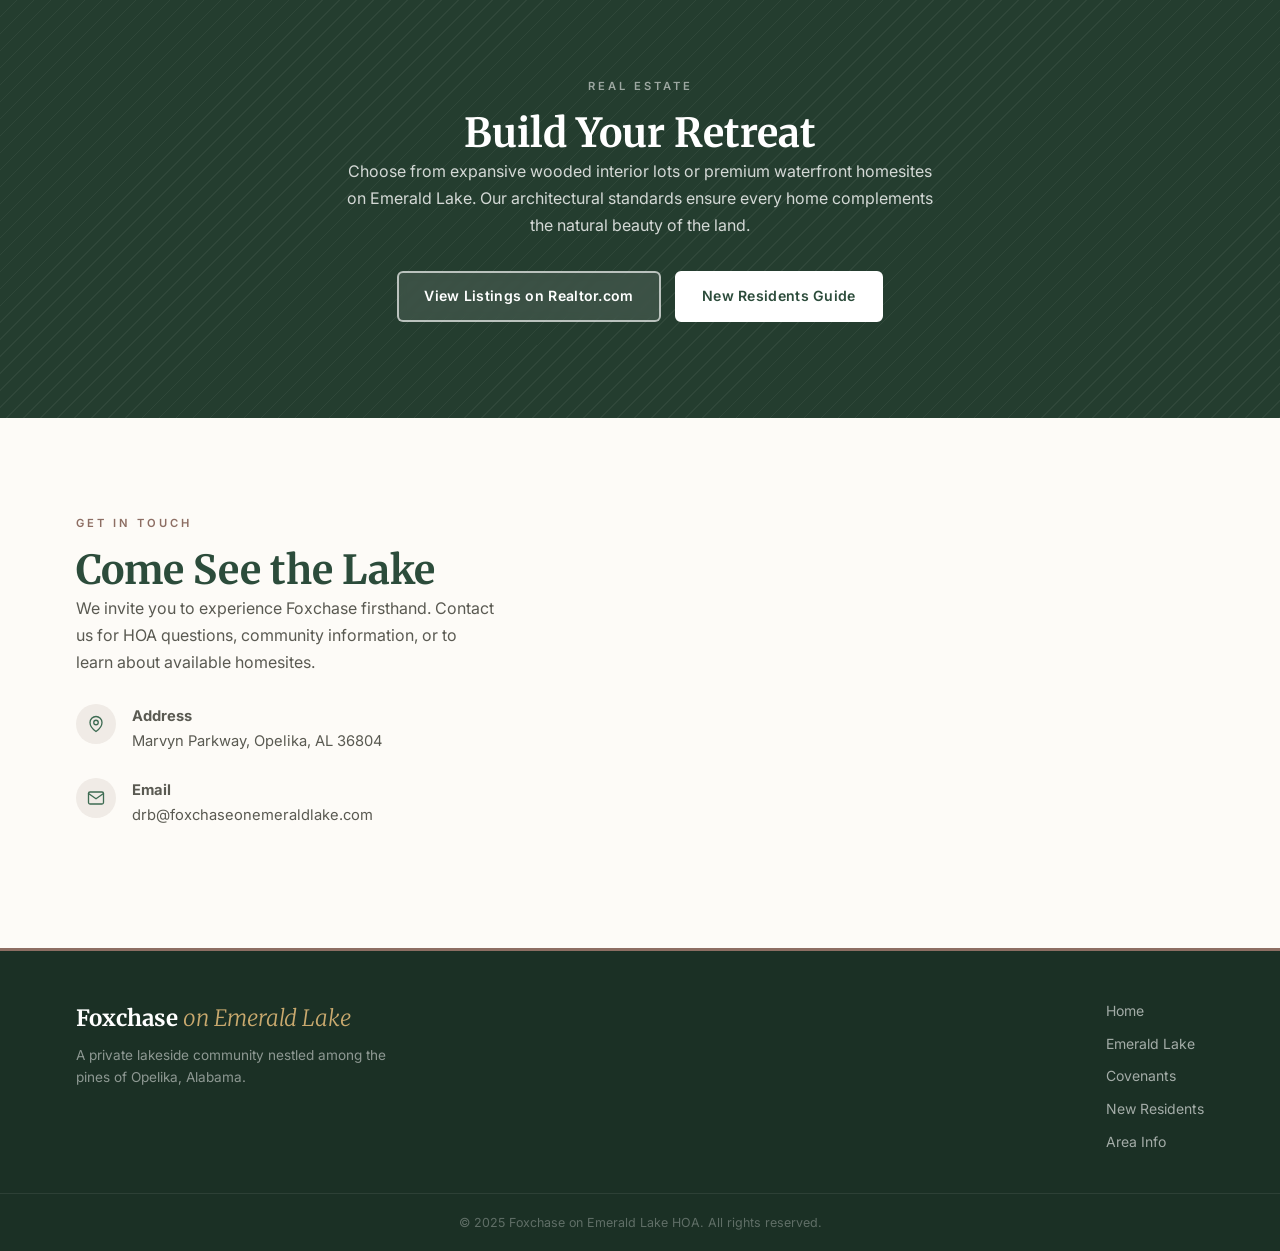
==== commit 401b78cf: "Remove contact form; update email to drb@foxchaseonemeraldlake.com https://claude.ai/code/session_01" ====
--- a/index.html
+++ b/index.html
@@ -251,30 +251,11 @@
                             </span>
                             <div>
                                 <strong>Email</strong><br>
-                                welcome@foxchaseonemeraldlake.com
+                                drb@foxchaseonemeraldlake.com
                             </div>
                         </li>
                     </ul>
                 </div>
-                <form class="contact-form" onsubmit="return false;">
-                    <div class="form-group">
-                        <label for="name">Full Name</label>
-                        <input type="text" id="name" placeholder="John Doe" required>
-                    </div>
-                    <div class="form-group">
-                        <label for="email">Email Address</label>
-                        <input type="email" id="email" placeholder="john@example.com" required>
-                    </div>
-                    <div class="form-group">
-                        <label for="interest">I'm interested in&hellip;</label>
-                        <input type="text" id="interest" placeholder="e.g. Lakefront lots, HOA info">
-                    </div>
-                    <div class="form-group">
-                        <label for="message">Message</label>
-                        <textarea id="message" rows="4" placeholder="Tell us more about what you're looking for&hellip;" required></textarea>
-                    </div>
-                    <button type="submit" class="btn btn-primary full-width">Send Message</button>
-                </form>
             </div>
         </section>
 
--- a/styles.css
+++ b/styles.css
@@ -14,6 +14,10 @@
     --gold:          #c9a96e;
     --gold-light:    #dfc08a;
 
+    /* Semantic / emergency colors */
+    --color-emergency: #c0392b;
+    --color-police:    #1a6fa8;
+
     /* Surface */
     --bg:            #fdfbf7;
     --surface:       #f0ebe6;
@@ -38,9 +42,24 @@
     --shadow-sm:  0 2px 8px rgba(36, 61, 47, 0.07);
     --shadow-md:  0 6px 24px rgba(36, 61, 47, 0.11);
     --shadow-lg:  0 18px 48px rgba(36, 61, 47, 0.15);
+    --shadow-xl:  0 28px 64px rgba(36, 61, 47, 0.2);
 
     /* Motion */
     --ease: 0.25s ease;
+
+    /* ── Legacy aliases (used by subpage inline styles) ────── */
+    --color-primary:       var(--green);
+    --color-primary-light: var(--green-light);
+    --color-secondary:     var(--brown);
+    --color-accent:        var(--gold);
+    --color-background:    var(--bg);
+    --color-surface:       var(--surface);
+    --color-surface-dim:   var(--surface-dim);
+    --color-border:        var(--border);
+    --color-text-muted:    var(--text-muted);
+    --border-radius-sm:    var(--r-sm);
+    --border-radius-md:    var(--r-md);
+    --border-radius-lg:    var(--r-lg);
 }
 
 /* ── RESET ─────────────────────────────────────────────────── */
@@ -705,11 +724,31 @@
 }
 .fade-in-section.visible { opacity: 1; transform: none; }
 
-/* ── SUBPAGE HERO (used by emerald-lake.html) ──────────────── */
-.hero-section[style] { /* allow inline height override */ }
+/* ── EMERGENCY CARDS (area-info.html) ─────────────────────── */
+.emergency-card--medical { border-left: 4px solid var(--color-emergency); }
+.emergency-card--police  { border-left: 4px solid var(--color-police); }
+
+/* ── FORM FEEDBACK ─────────────────────────────────────────── */
+.form-success,
+.form-error {
+    margin-top: 1rem;
+    padding: 0.75rem 1rem;
+    border-radius: var(--r-sm);
+    font-size: 0.88rem;
+    font-weight: 500;
+}
+.form-success {
+    background: rgba(44, 76, 59, 0.1);
+    color: var(--green);
+    border: 1px solid rgba(44, 76, 59, 0.2);
+}
+.form-error {
+    background: rgba(192, 57, 43, 0.08);
+    color: var(--color-emergency);
+    border: 1px solid rgba(192, 57, 43, 0.2);
+}
 
 /* ── LEGACY COMPAT (used by subpages) ──────────────────────── */
-.hero-bg img { object-position: center; }
 .icon-box {
     width: 64px;
     height: 64px;
